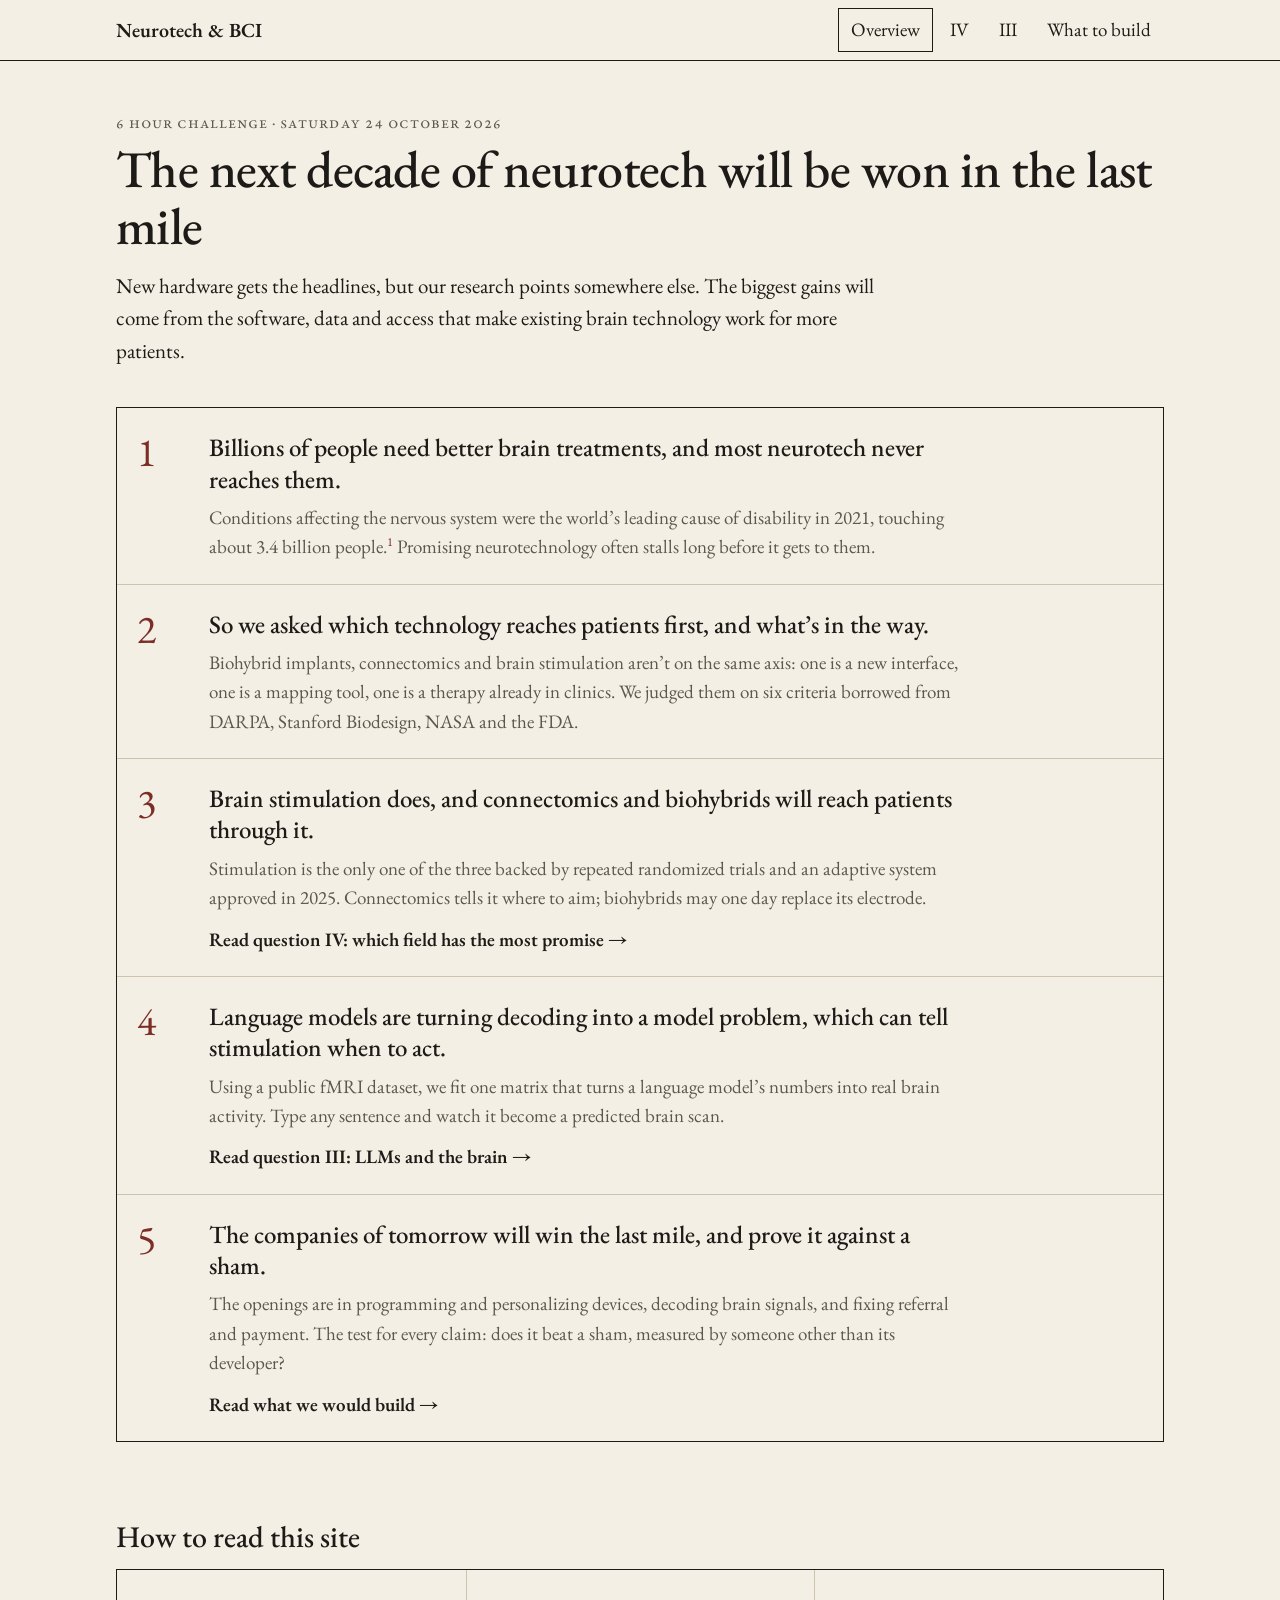
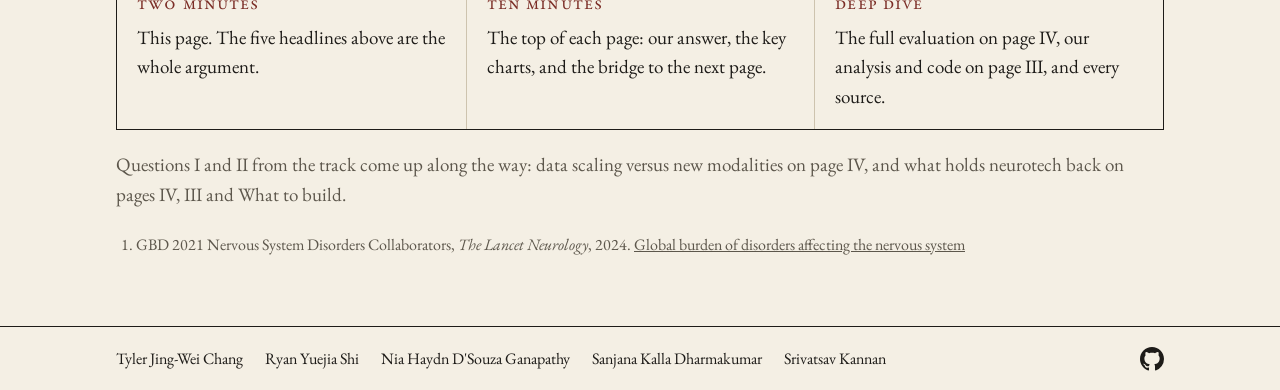
==== index.html @ fdd608bf "Simplify page III wording and fit W on all sentences" ====
<!doctype html>
<html lang="en">
<head>
<meta charset="utf-8">
<meta name="viewport" content="width=device-width, initial-scale=1">
<title>Neurotech &amp; BCI</title>
<meta name="description" content="6 Hour Challenge, Neurotech and BCI track. Questions III and IV.">
<link rel="preconnect" href="https://fonts.googleapis.com">
<link rel="preconnect" href="https://fonts.gstatic.com" crossorigin>
<link href="https://fonts.googleapis.com/css2?family=EB+Garamond:ital,wght@0,400;0,500;0,600;1,400&display=swap" rel="stylesheet">
<style>
:root {
  --paper: #f4efe4;
  --paper-2: #ebe4d4;
  --ink: #1d1b18;
  --ink-2: #5d574c;
  --rule: #cdc3ae;
  --accent: #7b2d26;
  --hot: #e8590c;
  --cold: #1c7ed6;
}
* { box-sizing: border-box; }
html, body { margin: 0; }
body {
  background: var(--paper);
  color: var(--ink);
  font: 19px/1.55 "EB Garamond", Garamond, Georgia, serif;
  font-variant-numeric: lining-nums;
  -webkit-font-smoothing: antialiased;
  min-height: 100vh;
  display: flex;
  flex-direction: column;
}
a { color: inherit; }
.wrap { max-width: 1080px; margin: 0 auto; padding: 0 16px; width: 100%; }
.sc { font-variant: small-caps; letter-spacing: .06em; text-transform: lowercase; }

.top { border-bottom: 1px solid var(--ink); }
.top .wrap { display: flex; align-items: center; justify-content: space-between; height: 60px; gap: 16px; }
.brand { font-size: 20px; font-weight: 600; text-decoration: none; white-space: nowrap; }
nav { display: flex; gap: 4px; }
nav a { text-decoration: none; padding: 6px 12px; border: 1px solid transparent; white-space: nowrap; }
nav a.on { border-color: var(--ink); }
nav a:hover { border-color: var(--rule); }
nav a.on:hover { border-color: var(--ink); }

main { display: none; padding: 48px 0 64px; flex: 1; }
main.on { display: block; }
h1 { font-weight: 500; font-size: clamp(34px, 5.5vw, 52px); line-height: 1.08; letter-spacing: -0.01em; margin: 6px 0 16px; }
h2 { font-weight: 500; font-size: 30px; margin: 0 0 8px; }
h3 { font-weight: 500; font-size: 23px; margin: 0 0 6px; }
.kicker { color: var(--ink-2); font-size: 17px; }
.lede { font-size: 21px; max-width: 780px; margin: 0 0 12px; }
section { margin-top: 72px; }
.prose { max-width: 780px; }
.prose p { margin: 0 0 16px; }

/* overview */
.qs { display: grid; grid-template-columns: 1fr 1fr; margin-top: 40px; border: 1px solid var(--ink); }
.q { padding: 28px 28px 24px; border-top: 5px solid var(--accent); display: flex; flex-direction: column; text-decoration: none; }
.q + .q { border-left: 1px solid var(--ink); }
.q .num { font-size: 40px; line-height: 1; color: var(--accent); }
.q h3 { font-size: 25px; line-height: 1.25; margin: 14px 0 18px; }
.q .shows { border-top: 1px solid var(--rule); padding-top: 14px; margin: auto 0 0; color: var(--ink-2); }
.q .open { margin-top: 18px; font-weight: 600; }
.q:hover h3 { text-decoration: underline; text-decoration-thickness: 1px; text-underline-offset: 4px; }
.note { margin-top: 20px; color: var(--ink-2); }

/* demo */
.demo { border: 1px solid var(--ink); margin-top: 28px; background: #f8f4ec; }
.bar { display: flex; border-bottom: 1px solid var(--ink); }
.bar input {
  flex: 1; min-width: 0; font: inherit; font-size: 21px; padding: 14px 16px;
  border: 0; background: transparent; color: var(--ink); border-radius: 0;
}
.bar input:focus { outline: 2px solid var(--accent); outline-offset: -2px; }
button { font: inherit; cursor: pointer; color: var(--ink); background: transparent; border: 1px solid var(--ink); border-radius: 0; }
.run { border: 0; border-left: 1px solid var(--ink); background: var(--ink); color: var(--paper); padding: 0 26px; font-weight: 600; }
.run:disabled { opacity: .5; cursor: wait; }
.chips { display: flex; flex-wrap: wrap; gap: 6px; padding: 12px 16px; border-bottom: 1px solid var(--ink); align-items: center; }
.chips .sc { color: var(--ink-2); font-size: 16px; margin-right: 4px; }
.chip { font-size: 16px; padding: 3px 10px; border-color: var(--rule); background: var(--paper); }
.chip:hover, .chip.on { border-color: var(--ink); }
.status { color: var(--ink-2); font-size: 16px; margin-left: auto; }

.stage { padding: 4px 0 0; }
.step { padding: 16px; border-bottom: 1px solid var(--rule); opacity: .45; transition: opacity .5s; }
.step.on { opacity: 1; }
.step:last-child { border-bottom: 0; }
.lbl { display: flex; justify-content: space-between; align-items: baseline; gap: 12px; font-size: 17px; margin-bottom: 10px; }
.lbl .n { color: var(--accent); margin-right: 6px; }
.lbl .side { color: var(--ink-2); font-size: 16px; }
.wordrow { display: flex; flex-wrap: wrap; gap: 6px; min-height: 42px; }
.wordrow span { border: 1px dashed var(--rule); padding: 4px 10px; font-size: 20px; min-width: 56px; text-align: center; transition: border-color .3s, background .3s; }
.wordrow span.in { border: 1px solid var(--ink); background: var(--paper); }
.wordrow span.now { background: var(--ink); color: var(--paper); }
.two { display: grid; grid-template-columns: 1fr 1fr; gap: 0; }
.two > div + div { border-left: 1px solid var(--rule); padding-left: 16px; }
.two > div:first-child { padding-right: 16px; }
svg, canvas, img { display: block; max-width: 100%; }
#lm { width: 100%; height: auto; }
.brainbox { position: relative; width: 100%; max-width: 440px; margin: 0 auto; }
.brainbox img { width: 100%; height: auto; }
.brainbox canvas { position: absolute; inset: 0; width: 100%; height: 100%; }
.glow { position: absolute; width: 22%; aspect-ratio: 1; transform: translate(-50%, -50%); border-radius: 50%; opacity: 0; transition: opacity .25s;
  background: radial-gradient(circle, rgba(255,200,60,.95) 0%, rgba(232,89,12,.7) 35%, rgba(232,89,12,0) 70%); mix-blend-mode: multiply; pointer-events: none; }
.glow.lit { opacity: 1; }

.eq { display: grid; grid-template-columns: 0.8fr auto 1fr auto 1.9fr; column-gap: 14px; align-items: center; }
.eq > .lbl { align-self: end; margin-bottom: 8px; }
.eq .op { font-size: 34px; color: var(--ink-2); text-align: center; }
.eq .sub { font-size: 16px; color: var(--ink-2); margin-top: 6px; text-align: center; }
#emb, #wimg { width: 100%; height: auto; border: 1px solid var(--ink); image-rendering: pixelated; background: var(--paper); }
.scans { display: grid; grid-template-columns: 1fr; gap: 8px; }
.scans.both { grid-template-columns: 1fr 1fr; }
.scans figure { margin: 0; }
.scans figcaption { font-size: 16px; color: var(--ink-2); text-align: center; margin-top: 2px; }
.scans .measured { display: none; }
.scans.both .measured { display: block; }
.legend { display: flex; align-items: center; justify-content: center; gap: 8px; font-size: 15px; color: var(--ink-2); margin-top: 8px; }
.legend i { display: inline-block; width: 120px; height: 8px; background: linear-gradient(90deg, #b4f0fa, #5ac8e6, #1e64d2, #0a286e, #f4efe4, #780a0a, #dc3c14, #ffaa28, #ffeb78); }
.verdict { padding: 14px 16px; margin: 0; border-top: 1px solid var(--ink); min-height: 56px; }

/* grid used on What to build */
.grid4 { display: grid; grid-template-columns: 1fr 1fr; border: 1px solid var(--ink); }
.grid4 > div { padding: 20px 22px; }
.grid4 > div:nth-child(2n) { border-left: 1px solid var(--rule); }
.grid4 > div:nth-child(n+3) { border-top: 1px solid var(--rule); }
.grid4 .sc { color: var(--accent); font-size: 17px; }
.grid4 .big { font-size: 40px; line-height: 1.1; margin: 6px 0 2px; }
.grid4 p { margin: 10px 0 0; }
.grid4 svg { margin-top: 12px; max-height: 210px; }


/* diagrams */
.diagram { border: 1px solid var(--ink); margin-top: 20px; display: grid; grid-template-columns: 1fr 1.5fr; }
.diagram > div { padding: 22px; }
.diagram > div + div { border-left: 1px solid var(--rule); display: flex; align-items: center; }
.diagram p { margin: 0 0 12px; }
.diagram svg { width: 100%; height: auto; }
.flow { stroke-dasharray: 5 6; animation: flow 1.2s linear infinite; }
@keyframes flow { to { stroke-dashoffset: -22; } }
@media (prefers-reduced-motion: reduce) { .flow { animation: none; } }

.refs { padding-left: 20px; margin: 0; color: var(--ink-2); }
.refs li { margin-bottom: 4px; }
.pending { border: 1px solid var(--ink); padding: 40px 24px; margin-top: 32px; color: var(--ink-2); }

footer { border-top: 1px solid var(--ink); height: 64px; flex: none; }
footer .wrap { display: flex; align-items: center; justify-content: space-between; height: 100%; gap: 24px; }
footer ul { list-style: none; margin: 0; padding: 0; display: flex; flex-wrap: wrap; column-gap: 22px; font-size: 16px; line-height: 1.25; }
footer li { white-space: nowrap; }
footer .gh { display: flex; flex: none; }
footer .gh svg { width: 24px; height: 24px; fill: var(--ink); }

@media (max-width: 860px) {
  .eq { grid-template-columns: 1fr; }
  .eq > .lbl, .eq > div:empty { display: none; }
  .eq .op { font-size: 26px; }
  .diagram { grid-template-columns: 1fr; }
  .diagram > div + div { border-left: 0; border-top: 1px solid var(--rule); }
}
@media (max-width: 720px) {
  body { font-size: 18px; }
  .qs { grid-template-columns: 1fr; }
  .q + .q { border-left: 0; }
  .two { grid-template-columns: 1fr; }
  .two > div + div { border-left: 0; padding-left: 0; border-top: 1px solid var(--rule); padding-top: 14px; margin-top: 14px; }
  .two > div:first-child { padding-right: 0; }
  .status { margin-left: 0; width: 100%; }
  nav a { padding: 6px 8px; }
  footer ul { column-gap: 14px; font-size: 14px; }
}
/* story structure */
.beats { list-style: none; margin: 40px 0 0; padding: 0; border: 1px solid var(--ink); }
.beats li { display: grid; grid-template-columns: 64px 1fr; gap: 8px; padding: 24px 28px 22px 20px; }
.beats li + li { border-top: 1px solid var(--rule); }
.beats .num { font-size: 40px; line-height: 1; color: var(--accent); }
.beats h3 { font-weight: 500; font-size: 25px; line-height: 1.25; margin: 0 0 8px; max-width: 760px; }
.beats p { margin: 0; color: var(--ink-2); max-width: 760px; }
.beats .go { display: inline-block; margin-top: 12px; font-weight: 600; text-decoration: none; }
.beats .go:hover { text-decoration: underline; text-underline-offset: 4px; }
.beats sup, .build-grid sup, .prose sup { font-size: .65em; color: var(--accent); }
.speeds { display: grid; grid-template-columns: repeat(3, 1fr); border: 1px solid var(--ink); }
.speeds > div { padding: 18px 20px; }
.speeds > div + div { border-left: 1px solid var(--rule); }
.speeds .sc { color: var(--accent); }
.speeds p { margin: 6px 0 0; }
.bridge { color: var(--ink-2); border-left: 3px solid var(--accent); padding: 2px 0 2px 14px; max-width: 760px; margin: 10px 0 18px; font-size: 18px; }
.bridge.next { margin-top: 56px; font-size: 20px; color: var(--ink); }
.bridge a { font-weight: 600; text-decoration: none; }
.bridge a:hover { text-decoration: underline; text-underline-offset: 4px; }
.build-grid h3 { font-weight: 500; font-size: 23px; line-height: 1.25; margin: 6px 0 0; }
@media (max-width: 720px) {
  .beats li { grid-template-columns: 40px 1fr; padding: 18px 16px; }
  .beats .num { font-size: 30px; }
  .beats h3 { font-size: 22px; }
  .speeds { grid-template-columns: 1fr; }
  .speeds > div + div { border-left: 0; border-top: 1px solid var(--rule); }
  .top .wrap { height: auto; flex-wrap: wrap; padding-top: 10px; padding-bottom: 10px; gap: 6px 16px; }
  nav { flex-wrap: wrap; }
}
</style>
<link rel="stylesheet" href="iv.css">
</head>
<body>

<div class="top">
  <div class="wrap">
    <a class="brand" href="#">Neurotech &amp; BCI</a>
    <nav>
      <a href="#" data-to="home">Overview</a>
      <a href="#iv" data-to="iv">IV</a>
      <a href="#iii" data-to="iii">III</a>
      <a href="#build" data-to="build">What to build</a>
    </nav>
  </div>
</div>

<main data-page="home">
  <div class="wrap">
    <div class="kicker sc">6 Hour Challenge · Saturday 24 October 2026</div>
    <h1>The next decade of neurotech will be won in the last mile</h1>
    <p class="lede">New hardware gets the headlines, but our research points somewhere else. The biggest gains will come from the software, data and access that make existing brain technology work for more patients.</p>

    <ol class="beats">
      <li>
        <span class="num">1</span>
        <div>
          <h3>Billions of people need better brain treatments, and most neurotech never reaches them.</h3>
          <p>Conditions affecting the nervous system were the world&rsquo;s leading cause of disability in 2021, touching about 3.4 billion people.<sup>1</sup> Promising neurotechnology often stalls long before it gets to them.</p>
        </div>
      </li>
      <li>
        <span class="num">2</span>
        <div>
          <h3>So we asked which technology reaches patients first, and what&rsquo;s in the way.</h3>
          <p>Biohybrid implants, connectomics and brain stimulation aren&rsquo;t on the same axis: one is a new interface, one is a mapping tool, one is a therapy already in clinics. We judged them on six criteria borrowed from DARPA, Stanford Biodesign, NASA and the FDA.</p>
        </div>
      </li>
      <li>
        <span class="num">3</span>
        <div>
          <h3>Brain stimulation does, and connectomics and biohybrids will reach patients through it.</h3>
          <p>Stimulation is the only one of the three backed by repeated randomized trials and an adaptive system approved in 2025. Connectomics tells it where to aim; biohybrids may one day replace its electrode.</p>
          <a class="go" href="#iv">Read question IV: which field has the most promise &rarr;</a>
        </div>
      </li>
      <li>
        <span class="num">4</span>
        <div>
          <h3>Language models are turning decoding into a model problem, which can tell stimulation when to act.</h3>
          <p>Using a public fMRI dataset, we fit one matrix that turns a language model&rsquo;s numbers into real brain activity. Type any sentence and watch it become a predicted brain scan.</p>
          <a class="go" href="#iii">Read question III: LLMs and the brain &rarr;</a>
        </div>
      </li>
      <li>
        <span class="num">5</span>
        <div>
          <h3>The companies of tomorrow will win the last mile, and prove it against a sham.</h3>
          <p>The openings are in programming and personalizing devices, decoding brain signals, and fixing referral and payment. The test for every claim: does it beat a sham, measured by someone other than its developer?</p>
          <a class="go" href="#build">Read what we would build &rarr;</a>
        </div>
      </li>
    </ol>

    <section>
      <h2>How to read this site</h2>
      <div class="speeds">
        <div><span class="sc">Two minutes</span><p>This page. The five headlines above are the whole argument.</p></div>
        <div><span class="sc">Ten minutes</span><p>The top of each page: our answer, the key charts, and the bridge to the next page.</p></div>
        <div><span class="sc">Deep dive</span><p>The full evaluation on page IV, our analysis and code on page III, and every source.</p></div>
      </div>
      <p class="note">Questions I and II from the track come up along the way: data scaling versus new modalities on page IV, and what holds neurotech back on pages IV, III and What to build.</p>
      <ol class="refs" style="margin-top:24px;font-size:16px"><li>GBD 2021 Nervous System Disorders Collaborators, <i>The Lancet Neurology</i>, 2024. <a href="https://www.thelancet.com/journals/laneur/article/PIIS1474-4422(24)00038-3/fulltext">Global burden of disorders affecting the nervous system</a></li></ol>
    </section>
  </div>
</main>

<main data-page="iii">
  <div class="wrap">
    <div class="kicker sc">Question III</div>
    <h1>From a sentence to a brain scan</h1>
    <p class="lede">Language models and the brain represent sentences in almost the same way. Give a model a sentence and it turns it into 384 numbers. Multiply those numbers by one matrix, W, and you get the brain activity that sentence causes. That single link is why language models can help decode brains and help us study them.</p>
    <p class="lede">We fit W on real fMRI scans from Pereira et al. (2018), where people read sentences in a scanner. Pick one of the sentences they read to compare W's scan with their real one, or type your own.</p>

    <div class="demo">
      <div class="bar">
        <input id="text" type="text" placeholder="Type a sentence…" maxlength="140" aria-label="Sentence" autocomplete="off">
        <button class="run" id="run">Run</button>
      </div>
      <div class="chips" id="chips"><span class="sc">read in the scanner</span><span class="status" id="status"></span></div>

      <div class="stage">
        <div class="step" id="s1">
          <div class="lbl"><span><span class="n">1</span>The sentence</span></div>
          <div class="wordrow" id="words"><span>&nbsp;</span><span>&nbsp;</span><span>&nbsp;</span><span>&nbsp;</span><span>&nbsp;</span><span>&nbsp;</span></div>
        </div>
        <div class="step" id="s2">
          <div class="two">
            <div>
              <div class="lbl"><span><span class="n">2</span>Through the language model</span><span class="side">MiniLM, 6 layers</span></div>
              <svg id="lm" viewBox="0 0 420 262" role="img" aria-label="Each word passing up through the model's six layers"></svg>
            </div>
            <div>
              <div class="lbl"><span><span class="n">2</span>Through a brain</span><span class="side">reading, then language areas</span></div>
              <div class="brainbox" id="reading">
                <img src="brain_left.png" alt="Left side of a human brain">
              </div>
            </div>
          </div>
        </div>
        <div class="step" id="s3">
          <div class="eq">
            <div class="lbl"><span><span class="n">3</span>The model's 384 numbers</span></div>
            <div></div>
            <div class="lbl"><span><i>W</i></span></div>
            <div></div>
            <div class="lbl"><span><span class="n">4</span>The brain scan</span><span class="side">left hemisphere</span></div>
            <div><canvas id="emb" width="24" height="16"></canvas><div class="sub">the sentence, as the model sees it</div></div>
            <div class="op">×</div>
            <div><canvas id="wimg"></canvas><div class="sub" id="wsize">384 × 1,357</div><div class="sub">how much each number moves each spot in the brain</div></div>
            <div class="op">=</div>
            <div>
              <div class="scans" id="scans">
                <figure>
                  <div class="brainbox"><img src="brain_left.png" alt=""><canvas id="scan-pred" width="466" height="378"></canvas></div>
                  <figcaption>from <i>W</i></figcaption>
                </figure>
                <figure class="measured">
                  <div class="brainbox"><img src="brain_left.png" alt=""><canvas id="scan-meas" width="466" height="378"></canvas></div>
                  <figcaption>their real scan</figcaption>
                </figure>
              </div>
              <div class="legend">less active <i></i> more active</div>
            </div>
          </div>
        </div>
      </div>
      <p class="verdict" id="verdict">Pick a sentence above or type one, and each step will fill in.</p>
    </div>

    <section>
      <h2>What it does for decoding and neuroscience</h2>
      <p class="lede">Because one matrix links the two, a language model can stand in for the brain's language system. That helps in three ways.</p>

      <div class="diagram">
        <div>
          <h3>Better decoding: run it backwards</h3>
          <p>The demo goes from words to a brain scan. The same link works in reverse: a scan becomes a point in the model's space, and the model turns that point into words. This is how the best speech BCIs already work. A language model sits on top of the brain signal and turns noisy recordings into sentences, which is why decoding has improved so quickly and why it keeps improving as models and datasets get bigger.</p>
        </div>
        <div><svg id="d1" viewBox="0 0 560 250" role="img" aria-label="Words to embedding to brain scan, and back again"></svg></div>
      </div>

      <div class="diagram">
        <div>
          <h3>Faster neuroscience: experiment on the model first</h3>
          <p>A model brain is cheap, so you can try every idea on it and only bring people into a scanner for the few that matter. Tuckute et al. (2024) did exactly this: GPT chose sentences it predicted would switch the language network on or off, and new people in the scanner responded the way it said they would. Human brain studies are slow, expensive and often invasive, which is a big part of why neurotech takes so long to reach patients (question II). Screening on a model first cuts that down.</p>
        </div>
        <div><svg id="d2" viewBox="0 0 560 250" role="img" aria-label="Thousands of sentences screened by a model brain, a few tested in people"></svg></div>
      </div>

      <div class="diagram">
        <div>
          <h3>Communication: brain to brain</h3>
          <p>Zada et al. (2024) recorded both people in real conversations and found the same embedding appearing in the speaker's brain just before a word and in the listener's brain just after it. So the model's space works as common ground between two people. For someone who can think a sentence but can't say it, their brain activity can be read into that space, a language model can say it out loud, and the other person hears it the normal way and answers.</p>
        </div>
        <div><svg id="d3" viewBox="0 0 560 270" role="img" aria-label="A loop from one person's brain through the model to speech, to the other person's brain and back"></svg></div>
      </div>
    </section>

    <section class="prose">
      <h2>The risks</h2>
      <p>Stanford's inner speech decoder sometimes picked up words people were only thinking, such as numbers they were silently counting, and their fix was a mental password the decoder waits for before it switches on. Brain-LLM alignment also follows the model's training data, so a decoder built on an English model works best for English speakers. And these models line up with the brain's language network rather than with thought as a whole.</p>
    </section>

    <section class="prose">
      <h2>How we did it</h2>
      <p>The scans are from the 384-sentence experiment in Pereira et al. (2018), using the language-network voxels packaged by MIT's Brain-Score, for participant 426. The model is MiniLM, which is small enough to run in your browser, so a typed sentence goes through exactly the same model W was fit on. W is a ridge regression from MiniLM's 384 numbers to each of the person's 1,357 voxels. The brain is the MNI152 template, and the order the areas light up in step 2 follows published findings. The code is on <a href="https://github.com/srivatsav-kannan/neurotech-six-hour/tree/main/analysis">GitHub</a>.</p>
    </section>

    <p class="bridge next">Next: if decoding is becoming a model and data problem, what should a company actually build? <a href="#build">Read what we would build &rarr;</a></p>

    <section>
      <h2>Sources</h2>
      <ol class="refs">
        <li>Pereira et al. 2018, <i>Nature Communications</i>. Toward a universal decoder of linguistic meaning from brain activation</li>
        <li>Schrimpf et al. 2021, <i>PNAS</i>. The neural architecture of language</li>
        <li>Goldstein et al. 2025, <i>Nature Human Behaviour</i>. <a href="https://research.google/blog/deciphering-language-processing-in-the-human-brain-through-llm-representations/">Summary</a></li>
        <li>Tuckute et al. 2024, <i>Nature Human Behaviour</i>. <a href="https://dspace.mit.edu/handle/1721.1/153265">Driving and suppressing the human language network</a></li>
        <li>Zada et al. 2024, <i>Neuron</i>. <a href="https://www.ncbi.nlm.nih.gov/pmc/articles/PMC10327051/">A shared linguistic space between brains</a></li>
        <li>Kunz, Willett et al. 2025, <i>Cell</i>. Inner speech decoding</li>
        <li>Meta 2026. <a href="https://ai.meta.com/blog/brain2qwerty-brain-ai-human-communication/">Brain2Qwerty v2</a></li>
        <li>Guo, Wu &amp; Yiu 2026. <a href="https://arxiv.org/abs/2605.23032">Brain-LLM alignment tracks training data</a></li>
      </ol>
    </section>
  </div>
</main>

<main data-page="iv">
  <div class="wrap">
    <div class="kicker sc">Question IV</div>
    <!-- Page IV is built by iv.js from iv-content.json. Edit the JSON to change text, ratings or sources. -->
    <div id="iv-root"><div class="pending">Loading page IV…</div></div>
    <p class="bridge next">Next: stimulation needs to know when to act. <a href="#iii">See how language models are making brain decoding a model problem &rarr;</a></p>
  </div>
</main>

<main data-page="build">
  <div class="wrap">
    <div class="kicker sc">What this means for the companies of tomorrow</div>
    <h1>The companies of tomorrow will win the last mile</h1>
    <p class="lede">Brain stimulation already works for many patients. Most of the value still left on the table sits between a working device and the people who never get it, or never get it tuned well. That gap is a software, data and access problem, and it is where we think new companies can win.</p>

    <section>
      <h2>Four openings</h2>
      <div class="grid4 build-grid">
        <div>
          <span class="sc">Program the device</span>
          <h3>Software that tunes adaptive stimulation</h3>
          <p>Adaptive deep brain stimulation, which adjusts itself using brain signals, was approved by the FDA for Parkinson&rsquo;s in February 2025.<sup>1</sup> But programming it is still incompletely defined, and several settings strongly affect performance and take a long time to tune.<sup>1,2</sup> In one clinic, only 9 of 20 patients offered it were eligible.<sup>2</sup> UCSF is testing an automated pipeline so clinics without specialist expertise can use it.<sup>1</sup> That pipeline is a product.</p>
        </div>
        <div>
          <span class="sc">Read the brain</span>
          <h3>Decoding models as the sensing layer</h3>
          <p>Closed-loop devices stimulate only when they detect a symptom&rsquo;s brain signature, like a pacemaker that listens before it acts.<sup>3</sup> At UCSF, a device triggered by one patient&rsquo;s personal depression signal produced a rapid, sustained improvement, though in a single patient.<sup>4</sup> Page III shows why language models make this kind of decoding a model and data problem rather than a hardware one.</p>
        </div>
        <div>
          <span class="sc">Reach the patient</span>
          <h3>Fixing referral and access</h3>
          <p>Only about 10% of the up to 15% of advanced Parkinson&rsquo;s patients eligible for DBS are referred to specialized centers.<sup>5</sup> Many clinicians don&rsquo;t realize it is one of the safest neurosurgical procedures and refer too late.<sup>3</sup> Women and racial and ethnic minorities are less likely to receive it, even at the same disease severity.<sup>6</sup> Tools that find eligible patients and route them to care address a gap the hardware cannot.</p>
        </div>
        <div>
          <span class="sc">Get paid</span>
          <h3>Making payment move as fast as approval</h3>
          <p>Novel devices waited a median of 5.7 years after FDA authorization for Medicare coverage, and only 44% reached any coverage in the study period.<sup>7</sup> Small companies fared worse: a five-year coverage probability of 19.4%, against 67.9% for large ones.<sup>8</sup> CMS has proposed a RAPID pathway that could bring coverage within 60 to 90 days for some breakthrough devices, but it is not final.<sup>9</sup></p>
        </div>
      </div>
    </section>

    <section class="prose">
      <h2>Three tests every founder has to pass</h2>
      <p><b style="font-weight:600">Beat a sham.</b> Deep brain stimulation for depression looked strong in small open-label studies, with about 40 to 50% of patients responding.<sup>10</sup> In the sham-controlled BROADEN trial, 20% responded with active stimulation against 17% with sham, and RECLAIM was stopped for futility.<sup>11,12</sup> Before believing any next-generation claim, ask whether it has been tested against a sham or an active comparator by someone other than its developers.</p>
      <p><b style="font-weight:600">Protect the mind.</b> Colorado and California passed the first US state laws treating neural data as sensitive in 2024, and US senators have proposed the MIND Act to study national standards.<sup>13,14</sup> As page III notes, Stanford&rsquo;s inner speech decoder sometimes picked up words people were only thinking, and its fix was a mental password. Privacy has to be designed in, not added later.</p>
      <p><b style="font-weight:600">Reach everyone.</b> A therapy that only well-referred, well-insured patients get is a smaller market and a worse outcome. The disparities in who receives DBS today are a design problem for tomorrow&rsquo;s companies.<sup>6</sup></p>
    </section>

    <section class="prose">
      <h2>The longer bets we would watch</h2>
      <p><b style="font-weight:600">Biohybrid implants</b> are the modality bet from question I. Science Corp, founded by Neuralink&rsquo;s former president, raised a $230 million Series C, but its first human device will be a sensor without living cells, and its own surgical lead calls trials starting in 2027 optimistic.<sup>15,16</sup> We would watch for a two-way interface in a large animal.</p>
      <p><b style="font-weight:600">Connectomics</b> is infrastructure. Wellcome&rsquo;s expert group set a whole mouse brain connectome as a 10 to 15 year goal, blocked mainly by the cost of human proofreading.<sup>17</sup> We think the first company to make mapping cheap could sell tools to everyone else, the way cheap sequencing did for genomics.</p>
    </section>

    <section class="prose">
      <h2>Where this leaves us</h2>
      <p>Billions of people need better brain treatments. The technology to help many of them already exists, and the next decade&rsquo;s best companies will be the ones that get it tuned, timed, paid for and delivered, while proving every claim against a sham.</p>
      <p><a href="#">Back to the overview</a> · <a href="#iv">Question IV</a> · <a href="#iii">Question III</a></p>
    </section>

    <section>
      <h2>Sources</h2>
      <ol class="refs">
        <li>UCSF. <a href="https://clinicaltrials.ucsf.edu/deep-brain-stimulation">Deep Brain Stimulation Clinical Trials</a>, 2026</li>
        <li>Cascino et al. 2026, <i>npj Parkinson&rsquo;s Disease</i>. <a href="https://www.nature.com/articles/s41531-026-01269-z">ADAPT-START findings and programming principles</a></li>
        <li>Stanford Medicine Magazine 2026. <a href="https://stanmed.stanford.edu/adbs-parkinsons-brain-pacemaker/">Developing adaptive deep brain stimulation to treat Parkinson&rsquo;s</a></li>
        <li>Scangos et al. 2021, <i>Nature Medicine</i>. <a href="https://www.nature.com/articles/s41591-021-01480-w">Closed-loop neuromodulation in an individual with treatment-resistant depression</a></li>
        <li>Lange et al. 2017, <i>Acta Neurochirurgica</i>. <a href="https://link.springer.com/article/10.1007/s00701-017-3122-3">Underutilization of deep brain stimulation for Parkinson&rsquo;s disease?</a></li>
        <li><a href="https://pmc.ncbi.nlm.nih.gov/articles/PMC11152032/">Disparities in Access to Deep Brain Stimulation for Parkinson&rsquo;s Disease</a>, literature review, PubMed Central</li>
        <li>Sexton et al. 2023, <i>JAMA Health Forum</i>. <a href="https://pmc.ncbi.nlm.nih.gov/articles/PMC10403784/">Time from FDA authorization to Medicare coverage for novel technologies</a></li>
        <li>RAPS 2023. <a href="https://www.raps.org/resource/study-novel-devices-face-lengthy-path-from-authori.html">Novel devices face lengthy path from authorization to Medicare coverage</a></li>
        <li>American College of Gastroenterology 2026. <a href="https://gi.org/journals-publications/acg-blog/rapid-coverage-pathway-analysis/">RAPID coverage pathway analysis</a></li>
        <li>Cleveland Clinic Consult QD 2015. <a href="https://consultqd.clevelandclinic.org/deep-brain-stimulation-for-neuropsych-disorders-dont-count-it-out-yet/">Deep brain stimulation for neuropsych disorders</a></li>
        <li>Medscape 2026. <a href="https://www.medscape.com/viewarticle/can-deep-brain-stimulation-finally-deliver-depression-2026a1000ssk">Can deep brain stimulation finally deliver for depression?</a></li>
        <li><i>Frontiers in Neuroscience</i> 2018. <a href="https://pmc.ncbi.nlm.nih.gov/articles/PMC5871707/">Closing the loop on deep brain stimulation for treatment-resistant depression</a></li>
        <li>Arnold &amp; Porter 2025. <a href="https://www.arnoldporter.com/en/perspectives/advisories/2025/07/neural-data-privacy-regulation">Neural data privacy regulation</a></li>
        <li>Davis Wright Tremaine 2025. <a href="https://www.dwt.com/blogs/privacy--security-law-blog/2025/10/senate-mind-act-neural-data-ftc-regulation">The proposed MIND Act</a></li>
        <li>TechCrunch 2026. <a href="https://techcrunch.com/2026/04/14/max-hodaks-science-corp-is-preparing-to-place-its-first-sensor-in-a-human-brain/">Science Corp. is preparing to place its first sensor in a human brain</a></li>
        <li>The Next Web 2026. <a href="https://thenextweb.com/news/science-corp-biohybrid-brain-sensor-first-human-hodak-yale">Science Corp is betting biology will beat electrodes</a></li>
        <li>Wellcome 2023. <a href="https://wellcome.org/insights/reports/scaling-connectomics">Scaling up connectomics: the road to a whole mouse brain connectome</a></li>
      </ol>
    </section>
  </div>
</main>

<footer>
  <div class="wrap">
    <ul>
      <li>Tyler Jing-Wei Chang</li>
      <li>Ryan Yuejia Shi</li>
      <li>Nia Haydn D'Souza Ganapathy</li>
      <li>Sanjana Kalla Dharmakumar</li>
      <li>Srivatsav Kannan</li>
    </ul>
    <a class="gh" href="https://github.com/srivatsav-kannan/neurotech-six-hour" aria-label="GitHub repository">
      <svg viewBox="0 0 16 16" aria-hidden="true"><path d="M8 0C3.58 0 0 3.58 0 8c0 3.54 2.29 6.53 5.47 7.59.4.07.55-.17.55-.38 0-.19-.01-.82-.01-1.49-2.01.37-2.53-.49-2.69-.94-.09-.23-.48-.94-.82-1.13-.28-.15-.68-.52-.01-.53.63-.01 1.08.58 1.23.82.72 1.21 1.87.87 2.33.66.07-.52.28-.87.51-1.07-1.78-.2-3.64-.89-3.64-3.95 0-.87.31-1.59.82-2.15-.08-.2-.36-1.02.08-2.12 0 0 .67-.21 2.2.82.64-.18 1.32-.27 2-.27.68 0 1.36.09 2 .27 1.53-1.04 2.2-.82 2.2-.82.44 1.1.16 1.92.08 2.12.51.56.82 1.27.82 2.15 0 3.07-1.87 3.75-3.65 3.95.29.25.54.73.54 1.48 0 1.07-.01 1.93-.01 2.2 0 .21.15.46.55.38A8.013 8.013 0 0016 8c0-4.42-3.58-8-8-8z"/></svg>
    </a>
  </div>
</footer>

<script>
(() => {
  const route = () => {
    const page = { '#iii': 'iii', '#iv': 'iv', '#build': 'build' }[location.hash] || 'home';
    document.querySelectorAll('main').forEach(m => m.classList.toggle('on', m.dataset.page === page));
    document.querySelectorAll('nav a').forEach(a => a.classList.toggle('on', a.dataset.to === page));
    window.scrollTo(0, 0);
  };
  window.addEventListener('hashchange', route);
  route();
})();
</script>
<script type="module">
const $ = id => document.getElementById(id);
const NS = 'http://www.w3.org/2000/svg';
const el = (tag, attrs, parent) => {
  const n = document.createElementNS(NS, tag);
  for (const k in attrs) n.setAttribute(k, attrs[k]);
  if (parent) parent.appendChild(n);
  return n;
};
const txt = (parent, x, y, s, attrs = {}) => {
  const n = el('text', { x, y, 'font-family': 'EB Garamond, serif', 'font-size': 15, fill: '#5d574c', ...attrs }, parent);
  n.textContent = s;
  return n;
};
const sleep = ms => new Promise(r => setTimeout(r, ms));

// fMRI-style colours: blue/cyan below average, red/orange/yellow above
const HOT = [[120, 10, 10], [220, 60, 20], [255, 170, 40], [255, 235, 120]];
const COLD = [[10, 40, 110], [30, 100, 210], [90, 200, 230], [180, 240, 250]];
function ramp(stops, t) {
  const x = (Math.max(0, Math.min(1, t)) || 0) * (stops.length - 1), i = Math.min(stops.length - 2, Math.floor(x)), f = x - i;
  return stops[i].map((v, k) => Math.round(v + (stops[i + 1][k] - v) * f));
}
const colour = v => (v >= 0 ? ramp(HOT, v) : ramp(COLD, -v));

const [M, B] = await Promise.all([fetch('model.json').then(r => r.json()), fetch('brain.json').then(r => r.json())]);
const Wq = new Int8Array(await fetch('W.bin').then(r => r.arrayBuffer()));
const NV = M.n_vox, ND = M.dims;
const SD = M.sd.map(v => v || 1);
$('wsize').textContent = `${ND} × ${NV.toLocaleString()} numbers`;

// brain image coordinates for an MNI point (left hemisphere, front on the left)
const toImg = (y, z) => [(B.ny - 1 - (y - B.y0) / B.step) * B.scale + B.scale / 2, (B.nz - 1 - (z - B.z0) / B.step) * B.scale + B.scale / 2];
const LEFT = [...Array(NV).keys()].filter(i => M.x[i] < 0);

function predict(emb) {
  const xs = emb.map((v, d) => (v - M.mu[d]) / SD[d]);
  const out = Float32Array.from(M.intercept);
  for (let d = 0; d < ND; d++) {
    const x = xs[d], row = d * NV;
    if (!x) continue;
    for (let v = 0; v < NV; v++) out[v] += x * Wq[row + v] * M.w_scale[v];
  }
  return out;
}

function paintScan(canvas, values) {
  const ctx = canvas.getContext('2d');
  ctx.clearRect(0, 0, canvas.width, canvas.height);
  const mags = LEFT.map(i => Math.abs(values[i])).sort((a, b) => a - b);
  const top = mags[Math.floor(mags.length * 0.97)] || 1;
  const order = LEFT.slice().sort((a, b) => Math.abs(values[a]) - Math.abs(values[b]));
  for (const i of order) {
    const t = values[i] / top;
    if (Math.abs(t) < 0.28) continue;
    const [px, py] = toImg(M.y[i], M.z[i]);
    const [r, g, b] = colour(t);
    const rad = 6 + 6 * Math.min(1, Math.abs(t));
    const grd = ctx.createRadialGradient(px, py, 0, px, py, rad);
    grd.addColorStop(0, `rgba(${r},${g},${b},${0.85 * Math.min(1, Math.abs(t))})`);
    grd.addColorStop(1, `rgba(${r},${g},${b},0)`);
    ctx.fillStyle = grd;
    ctx.beginPath(); ctx.arc(px, py, rad, 0, 7); ctx.fill();
  }
}

function paintEmb(emb, frac = 1) {
  const c = $('emb'), ctx = c.getContext('2d'), img = ctx.createImageData(24, 16);
  const xs = emb.map((v, d) => (v - M.mu[d]) / SD[d]);
  for (let d = 0; d < ND; d++) {
    const show = (d * 7919 % ND) / ND < frac;
    const [r, g, b] = show ? colour(xs[d] / 2.5) : [244, 239, 228];
    img.data.set([r, g, b, 255], d * 4);
  }
  ctx.putImageData(img, 0, 0);
}
paintEmb(new Array(ND).fill(0).map((_, d) => M.mu[d]), 0);

// W itself, every one of its numbers as a pixel
(function paintW() {
  const c = $('wimg');
  c.width = NV; c.height = ND;
  const ctx = c.getContext('2d'), img = ctx.createImageData(NV, ND);
  for (let d = 0; d < ND; d++) for (let v = 0; v < NV; v++) {
    const [r, g, b] = colour(Wq[d * NV + v] / 90);
    img.data.set([r, g, b, 255], (d * NV + v) * 4);
  }
  ctx.putImageData(img, 0, 0);
})();

// the reading brain: areas that light up in turn, from published findings
const AREAS = [[-88, 2], [-52, 6], [-8, -22], [22, 12]];
const glows = AREAS.map(([y, z]) => {
  const [px, py] = toImg(y, z);
  const g = document.createElement('div');
  g.className = 'glow';
  g.style.left = (px / B.w * 100) + '%';
  g.style.top = (py / B.h * 100) + '%';
  $('reading').appendChild(g);
  return g;
});

// the language model skeleton: words along the bottom, six layers above
const lm = $('lm');
function drawLM(words) {
  lm.innerHTML = '';
  const n = Math.max(words.length, 6), x0 = 54, w = 360, cw = w / n;
  for (let l = 0; l < 6; l++) txt(lm, 0, 182 - l * 28 + 13, `layer ${l + 1}`, { 'font-size': 13 });
  const cells = [];
  for (let k = 0; k < n; k++) {
    const col = [];
    for (let l = 0; l < 6; l++) col.push(el('rect', { x: x0 + k * cw + 2, y: 182 - l * 28, width: cw - 4, height: 20, fill: '#e8590c', opacity: 0.08 }, lm));
    cells.push(col);
    if (words[k]) {
      const cx = x0 + k * cw + cw / 2;
      txt(lm, cx, 220, words[k].length > 12 ? words[k].slice(0, 11) + '…' : words[k], { 'text-anchor': 'end', 'font-size': 13, fill: '#1d1b18', transform: `rotate(-38 ${cx} 220)` });
    }
  }
  el('line', { x1: x0, x2: x0 + w, y1: 206, y2: 206, stroke: '#cdc3ae' }, lm);
  return cells;
}
let lmCells = drawLM([]);

// ---------- the run ----------
let runId = 0;
async function run(text, example) {
  const id = ++runId;
  const alive = () => id === runId;
  const words = text.trim().split(/\s+/).filter(Boolean);
  if (!words.length) return;

  let emb = example ? example.emb : null;
  if (!emb) {
    $('run').disabled = true;
    const ex = await getExtractor();
    if (!ex || !alive()) { $('run').disabled = false; return; }
    emb = Array.from((await ex(text, { pooling: 'mean', normalize: true })).data);
    $('run').disabled = false;
  }
  const pred = predict(emb);

  // reset to skeleton
  ['s1', 's2', 's3'].forEach(s => $(s).classList.remove('on'));
  $('scans').classList.toggle('both', !!example);
  $('scan-pred').getContext('2d').clearRect(0, 0, 466, 378);
  $('scan-meas').getContext('2d').clearRect(0, 0, 466, 378);
  $('scan-pred').style.opacity = 0; $('scan-meas').style.opacity = 0;
  $('wimg').style.opacity = 0.25;
  paintEmb(emb, 0);
  $('verdict').textContent = 'Running…';

  // 1. the words
  $('s1').classList.add('on');
  const row = $('words');
  row.innerHTML = '';
  const spans = words.map(w => { const s = document.createElement('span'); s.textContent = w; row.appendChild(s); return s; });
  for (const s of spans) { if (!alive()) return; s.classList.add('in'); await sleep(90); }

  // 2. both at once, word by word
  $('s2').classList.add('on');
  lmCells = drawLM(words);
  const per = Math.min(520, 4200 / words.length);
  for (let k = 0; k < words.length; k++) {
    if (!alive()) return;
    spans.forEach((s, j) => s.classList.toggle('now', j === k));
    lmCells[k].forEach((c, l) => setTimeout(() => { c.setAttribute('opacity', 1); setTimeout(() => c.setAttribute('opacity', 0.45), 260); }, l * per / 8));
    glows.forEach((g, a) => setTimeout(() => { g.classList.add('lit'); setTimeout(() => g.classList.remove('lit'), per * 0.7); }, a * per / 5));
    await sleep(per);
  }
  spans.forEach(s => s.classList.remove('now'));
  await sleep(300);

  // 3. the embedding fills in, W appears, the scan comes out
  if (!alive()) return;
  $('s3').classList.add('on');
  for (let f = 0; f <= 1.001; f += 0.1) { if (!alive()) return; paintEmb(emb, f); await sleep(50); }
  $('wimg').style.transition = 'opacity .6s'; $('wimg').style.opacity = 1;
  await sleep(600);
  paintScan($('scan-pred'), pred);
  $('scan-pred').style.transition = 'opacity .9s'; $('scan-pred').style.opacity = 1;
  if (example) {
    await sleep(700);
    paintScan($('scan-meas'), Float32Array.from(example.measured, v => v / 127 * 3));
    $('scan-meas').style.transition = 'opacity .9s'; $('scan-meas').style.opacity = 1;
    $('verdict').textContent = `Participant ${M.subject} read this sentence in the scanner. The left scan is the model's numbers multiplied by W, and the right one is what their brain actually did.`;
  } else {
    $('verdict').textContent = `Nobody has read this sentence in a scanner, so there is only W's scan: what participant ${M.subject}'s language network should do while reading it.`;
  }
}

// MiniLM in the browser, loaded the first time someone types
let extractor = null;
async function getExtractor() {
  if (extractor) return extractor;
  $('status').textContent = 'loading the language model (about 23 MB)…';
  try {
    const { pipeline, env } = await import('https://cdn.jsdelivr.net/npm/@xenova/transformers@2.17.2');
    env.allowLocalModels = false;
    extractor = await pipeline('feature-extraction', 'Xenova/all-MiniLM-L6-v2');
    $('status').textContent = '';
  } catch (e) {
    console.error(e);
    $('status').textContent = "the language model couldn't load here, so only the examples work";
  }
  return extractor;
}

const chips = [];
M.examples.forEach(ex => {
  const b = document.createElement('button');
  b.className = 'chip';
  b.textContent = ex.text.split(' ').slice(0, 4).join(' ') + '…';
  b.title = ex.text;
  b.onclick = () => {
    chips.forEach(c => c.classList.toggle('on', c === b));
    $('text').value = ex.text;
    run(ex.text, ex);
  };
  chips.push(b);
  $('chips').insertBefore(b, $('status'));
});
const go = () => {
  const t = $('text').value.trim();
  const ex = M.examples.find(e => e.text === t);
  chips.forEach((c, i) => c.classList.toggle('on', M.examples[i] === ex));
  run(t, ex);
};
$('run').onclick = go;
$('text').addEventListener('keydown', e => { if (e.key === 'Enter') go(); });
$('text').addEventListener('focus', () => getExtractor(), { once: true });

// ---------- diagrams ----------
const scanURL = (() => {
  const c = document.createElement('canvas'); c.width = 466; c.height = 378;
  paintScan(c, Float32Array.from(M.examples[0].measured, v => v / 127 * 3));
  return c.toDataURL();
})();
function brainAt(svg, x, y, w, withScan, flip = false) {
  const h = w * B.h / B.w;
  const g = el('g', flip ? { transform: `translate(${2 * x + w} 0) scale(-1 1)` } : {}, svg);
  el('image', { href: 'brain_left.png', x, y, width: w, height: h }, g);
  if (withScan) el('image', { href: scanURL, x, y, width: w, height: h }, g);
}
function modelAt(svg, x, y, w, h) {
  for (let l = 0; l < 5; l++) el('rect', { x, y: y + l * (h / 5), width: w, height: h / 5 - 3, fill: '#e8590c', opacity: 0.25 + l * 0.12 }, svg);
}
function stripAt(svg, x, y, w, h, seed = 1) {
  const n = 16;
  for (let i = 0; i < n; i++) {
    const v = Math.sin(i * 12.9898 * seed) * 1.6;
    const [r, g, b] = colour(Math.max(-1, Math.min(1, v)));
    el('rect', { x: x + i * w / n, y, width: w / n, height: h, fill: `rgb(${r},${g},${b})` }, svg);
  }
  el('rect', { x, y, width: w, height: h, fill: 'none', stroke: '#1d1b18' }, svg);
}
const arrow = (svg, x1, y1, x2, y2, color = '#1d1b18', flow = true) => {
  const id = 'a' + Math.random().toString(36).slice(2, 7);
  const m = el('marker', { id, viewBox: '0 0 10 10', refX: 9, refY: 5, markerWidth: 7, markerHeight: 7, orient: 'auto-start-reverse' }, svg);
  el('path', { d: 'M0 0 L10 5 L0 10 Z', fill: color }, m);
  el('line', { x1, y1, x2, y2, stroke: color, 'stroke-width': 1.6, 'marker-end': `url(#${id})`, class: flow ? 'flow' : '' }, svg);
};

(function d1() {
  const s = $('d1');
  txt(s, 10, 74, '“piano”', { 'font-size': 22, fill: '#1d1b18', 'font-style': 'italic' });
  arrow(s, 82, 68, 112, 68);
  modelAt(s, 118, 30, 70, 80);
  txt(s, 153, 128, 'language model', { 'text-anchor': 'middle', 'font-size': 17 });
  arrow(s, 194, 68, 224, 68);
  stripAt(s, 230, 58, 96, 20, 1.3);
  txt(s, 278, 100, 'embedding', { 'text-anchor': 'middle', 'font-size': 17 });
  txt(s, 346, 75, '× W', { 'text-anchor': 'middle', 'font-size': 20, fill: '#7b2d26', 'font-style': 'italic' });
  arrow(s, 366, 68, 392, 68);
  brainAt(s, 396, 6, 160, true);
  txt(s, 476, 146, 'brain scan', { 'text-anchor': 'middle', 'font-size': 17 });
  arrow(s, 470, 178, 110, 178, '#7b2d26');
  txt(s, 290, 204, 'backwards: scan → embedding → words', { 'text-anchor': 'middle', 'font-size': 17, fill: '#7b2d26' });
  txt(s, 290, 228, 'this is decoding', { 'text-anchor': 'middle', 'font-size': 17 });
})();

(function d2() {
  const s = $('d2');
  for (let i = 0; i < 14; i++) el('line', { x1: 10, x2: 10 + 60 + (i * 37 % 30), y1: 40 + i * 9, y2: 40 + i * 9, stroke: '#5d574c', 'stroke-width': 2, opacity: 0.55 }, s);
  txt(s, 50, 186, '10,000 sentences', { 'text-anchor': 'middle', 'font-size': 17 });
  arrow(s, 112, 100, 140, 100);
  modelAt(s, 146, 58, 46, 64);
  brainAt(s, 196, 52, 90, false);
  txt(s, 218, 186, 'LLM + W', { 'text-anchor': 'middle', 'font-size': 17 });
  arrow(s, 292, 100, 320, 100);
  for (let i = 0; i < 6; i++) el('rect', { x: 326, y: 52 + i * 16, width: 70 - i * 9, height: 10, fill: i < 2 ? '#e8590c' : '#cdc3ae' }, s);
  txt(s, 362, 186, 'ranked by the', { 'text-anchor': 'middle', 'font-size': 17 });
  txt(s, 362, 205, 'model brain', { 'text-anchor': 'middle', 'font-size': 17 });
  arrow(s, 404, 100, 432, 100);
  [0, 1, 2].forEach(i => { el('circle', { cx: 452 + i * 30, cy: 86, r: 9, fill: 'none', stroke: '#1d1b18', 'stroke-width': 1.4 }, s); el('path', { d: `M${438 + i * 30} 118 Q${452 + i * 30} 96 ${466 + i * 30} 118`, fill: 'none', stroke: '#1d1b18', 'stroke-width': 1.4 }, s); });
  txt(s, 482, 150, 'top 10 tested', { 'text-anchor': 'middle', 'font-size': 17 });
  txt(s, 482, 169, 'in people', { 'text-anchor': 'middle', 'font-size': 17 });
  el('path', { d: 'M482 210 Q300 250 218 210', fill: 'none', stroke: '#7b2d26', 'stroke-width': 1.6, class: 'flow' }, s);
  txt(s, 350, 244, 'results update W', { 'text-anchor': 'middle', 'font-size': 17, fill: '#7b2d26' });
})();

(function d3() {
  const s = $('d3');
  brainAt(s, 10, 70, 120, true);
  txt(s, 70, 186, 'can think it,', { 'text-anchor': 'middle', 'font-size': 17 });
  txt(s, 70, 203, "can't say it", { 'text-anchor': 'middle', 'font-size': 17 });
  brainAt(s, 430, 70, 120, true, true);
  txt(s, 490, 186, 'hears it, answers', { 'text-anchor': 'middle', 'font-size': 17 });
  // shared space in the middle
  for (let i = 0; i < 40; i++) {
    const a = i * 2.39996, r = 8 + Math.sqrt(i) * 7;
    el('circle', { cx: 280 + Math.cos(a) * r, cy: 120 + Math.sin(a) * r * 0.7, r: 2.6, fill: i === 7 ? '#e8590c' : '#5d574c', opacity: i === 7 ? 1 : 0.45 }, s);
  }
  txt(s, 280, 192, 'the shared embedding space', { 'text-anchor': 'middle', 'font-size': 17 });
  el('path', { d: 'M120 92 Q190 40 248 96', fill: 'none', stroke: '#1d1b18', 'stroke-width': 1.6, class: 'flow' }, s);
  txt(s, 172, 44, 'decoded', { 'text-anchor': 'middle', 'font-size': 17 });
  el('path', { d: 'M312 96 Q380 40 440 92', fill: 'none', stroke: '#1d1b18', 'stroke-width': 1.6, class: 'flow' }, s);
  txt(s, 388, 44, 'said aloud, heard', { 'text-anchor': 'middle', 'font-size': 17 });
  el('path', { d: 'M440 160 Q380 250 280 236 Q180 250 120 160', fill: 'none', stroke: '#7b2d26', 'stroke-width': 1.6, class: 'flow' }, s);
  txt(s, 280, 262, 'the reply comes back out loud', { 'text-anchor': 'middle', 'font-size': 17, fill: '#7b2d26' });
})();

</script>
<script src="iv.js"></script>
</body>
</html>
---- iv.css ----
/* Page IV styles. Reuses the tokens in index.html (--paper, --ink, --accent, --navy, --rule). */

#iv-root .cite { font-size: .68em; line-height: 0; vertical-align: super; margin-left: 1px; white-space: nowrap; }
#iv-root .cite a { color: var(--accent); text-decoration: none; padding: 0 1px; }
#iv-root .cite a:hover, #iv-root .cite a:focus-visible { text-decoration: underline; }
#iv-root a:focus-visible, #iv-root button:focus-visible, #iv-root summary:focus-visible { outline: 2px solid var(--navy); outline-offset: 2px; }

.iv-tag { display: inline-block; border: 1px solid var(--ink-2); color: var(--ink-2); font-size: 14px; line-height: 1.3; padding: 0 6px; margin-right: 6px; vertical-align: 1px; }

/* at a glance */
.iv-glance { display: grid; grid-template-columns: repeat(3, 1fr); border: 1px solid var(--ink); margin-top: 32px; }
.iv-glance > div { padding: 22px 22px 18px; display: flex; flex-direction: column; }
.iv-glance > div + div { border-left: 1px solid var(--ink); }
.iv-glance .rank { color: var(--accent); font-size: 17px; }
.iv-glance h3 { font-weight: 500; font-size: 24px; margin: 6px 0 8px; line-height: 1.2; }
.iv-glance .verdict { font-style: italic; margin: 0 0 14px; }
.iv-glance .score { margin-top: auto; border-top: 1px solid var(--rule); padding-top: 10px; color: var(--ink-2); }
.iv-glance button { margin-top: 12px; align-self: flex-start; }
.iv-glance .first { border-top: 5px solid var(--accent); }

/* framework table */
.iv-table { width: 100%; border-collapse: collapse; border: 1px solid var(--ink); }
.iv-table th, .iv-table td { text-align: left; vertical-align: top; padding: 12px 14px; border-top: 1px solid var(--rule); font-weight: 400; }
.iv-table thead th { border-top: 0; border-bottom: 1px solid var(--ink); font-variant: small-caps; letter-spacing: .06em; text-transform: lowercase; color: var(--ink-2); font-size: 17px; }
.iv-table .n { color: var(--accent); font-size: 24px; width: 40px; }
.iv-table .test { font-style: italic; }
.iv-table .who { color: var(--ink-2); font-size: 16px; }
.iv-scroll { overflow-x: auto; }
.iv-scale { display: grid; grid-template-columns: 1fr 1fr; gap: 28px; margin-top: 24px; }
.iv-scale ul { list-style: none; margin: 0; padding: 0; }
.iv-scale li { display: flex; gap: 10px; align-items: baseline; margin-bottom: 4px; }
.iv-swatch { flex: none; width: 34px; text-align: center; border: 1px solid var(--ink); font-size: 16px; }

/* scorecard */
.iv-lenses { display: flex; flex-wrap: wrap; gap: 6px; margin: 8px 0 12px; }
.iv-lenses button[aria-pressed="true"] { background: var(--ink); color: var(--paper); }
.iv-lensnote { color: var(--ink-2); margin: 0 0 16px; }
.iv-score { width: 100%; border-collapse: collapse; border: 1px solid var(--ink); min-width: 640px; }
.iv-score th, .iv-score td { border: 1px solid var(--rule); padding: 0; font-weight: 400; }
.iv-score thead th { padding: 8px 6px; font-size: 16px; color: var(--ink-2); text-align: center; line-height: 1.25; border-bottom: 1px solid var(--ink); }
.iv-score tbody th { text-align: left; padding: 10px 12px; font-size: 19px; white-space: nowrap; }
.iv-score td button { width: 100%; height: 100%; min-height: 58px; border: 0; padding: 6px; display: flex; flex-direction: column; align-items: center; justify-content: center; line-height: 1.1; }
.iv-score td button:hover { outline: 2px solid var(--ink); outline-offset: -2px; background: inherit; }
.iv-score .num { font-size: 26px; }
.iv-score .lab { font-size: 13px; }
.iv-score .total { text-align: center; padding: 6px 10px; font-size: 24px; white-space: nowrap; }
.iv-score .total small { display: block; font-size: 14px; color: var(--ink-2); }
.iv-caption { color: var(--ink-2); margin: 10px 0 0; font-size: 17px; }

/* explorer */
.iv-explorer { border: 1px solid var(--ink); margin-top: 16px; }
.iv-tabs { display: flex; border-bottom: 1px solid var(--ink); }
.iv-tabs button { flex: 1; border: 0; border-right: 1px solid var(--rule); padding: 12px 10px; font-size: 19px; }
.iv-tabs button:last-child { border-right: 0; }
.iv-tabs button[aria-selected="true"] { background: var(--paper-2); box-shadow: inset 0 -4px 0 var(--accent); }
.iv-steps { display: flex; align-items: center; gap: 6px; padding: 10px 16px; border-bottom: 1px solid var(--rule); flex-wrap: wrap; }
.iv-steps .dots { display: flex; gap: 4px; flex-wrap: wrap; }
.iv-steps .dots button { padding: 2px 9px; font-size: 16px; }
.iv-steps .dots button[aria-current="step"] { background: var(--ink); color: var(--paper); }
.iv-steps .count { color: var(--ink-2); font-size: 16px; margin-left: auto; }
.iv-fielddef { padding: 18px 22px; border-bottom: 1px solid var(--rule); }
.iv-fielddef p { margin: 0; max-width: 820px; }
.iv-fielddef .verdict { font-style: italic; font-size: 22px; margin-bottom: 8px; }
.iv-sig { padding: 18px 22px; border-bottom: 1px solid var(--rule); }

.iv-slide { display: grid; grid-template-columns: 1fr 300px; }
.iv-slide.novis { grid-template-columns: 1fr; }
.iv-slide > div { padding: 22px; }
.iv-slide > .iv-side { border-left: 1px solid var(--rule); }
.iv-crit { display: flex; gap: 14px; align-items: baseline; }
.iv-crit .n { font-size: 44px; line-height: 1; color: var(--accent); }
.iv-crit h3 { font-weight: 500; font-size: 26px; margin: 0; line-height: 1.2; }
.iv-crit .test { font-style: italic; color: var(--ink-2); }
.iv-owner { color: var(--ink-2); font-size: 16px; margin: 6px 0 14px; }
.iv-meter { display: flex; align-items: center; gap: 10px; flex-wrap: wrap; }
.iv-meter .segs { display: flex; gap: 3px; }
.iv-meter .segs span { width: 22px; height: 12px; border: 1px solid var(--ink); }
.iv-meter .segs span.f { background: var(--accent); border-color: var(--accent); }
.iv-rationale { color: var(--ink-2); margin: 6px 0 16px; font-size: 17px; }
.iv-verdict { font-size: 22px; line-height: 1.35; margin: 0 0 18px; }
.iv-group { margin: 18px 0 6px; font-variant: small-caps; letter-spacing: .06em; text-transform: lowercase; color: var(--accent); font-size: 17px; }
.iv-ev { margin: 0; padding-left: 20px; }
.iv-ev li { margin-bottom: 8px; }
.iv-caveats { border-top: 1px solid var(--rule); margin-top: 20px; padding-top: 12px; }
.iv-caveats ul { margin: 6px 0 0; padding-left: 20px; color: var(--ink-2); }
.iv-callout { border-left: 3px solid var(--navy); padding: 4px 0 4px 14px; margin-top: 18px; }
.iv-callout .hd { color: var(--navy); font-variant: small-caps; letter-spacing: .06em; text-transform: lowercase; font-size: 17px; }
.iv-callout p { margin: 4px 0; }
.iv-callout button { margin-top: 4px; }
.iv-slide details { margin-top: 18px; }
.iv-slide summary { cursor: pointer; color: var(--ink-2); }
.iv-slide details ul { margin: 6px 0 0; padding-left: 20px; }
.iv-side .lbl { margin-bottom: 8px; }

/* readiness */
.iv-ready .row { margin-bottom: 12px; }
.iv-ready .name { font-size: 16px; line-height: 1.25; }
.iv-ready .track { display: grid; grid-template-columns: repeat(9, 1fr); gap: 2px; margin-top: 4px; }
.iv-ready .track span { height: 12px; border: 1px solid var(--rule); }
.iv-ready .track span.f { background: var(--navy); border-color: var(--navy); }
.iv-ready .axis { display: flex; justify-content: space-between; color: var(--ink-2); font-size: 14px; border-top: 1px solid var(--ink); padding-top: 4px; }
.iv-ready .foot { color: var(--ink-2); font-size: 15px; margin-top: 8px; }

/* evidence steps (biohybrid) */
.iv-stepsfig { list-style: none; margin: 0; padding: 0; border: 1px solid var(--ink); }
.iv-stepsfig li { display: grid; grid-template-columns: 190px 1fr; gap: 14px; padding: 10px 14px; border-top: 1px solid var(--rule); align-items: baseline; }
.iv-stepsfig li:first-child { border-top: 0; }
.iv-stepsfig .st { font-size: 15px; border: 1px solid var(--ink); padding: 1px 8px; text-align: center; }
.iv-stepsfig .st.human-use { background: var(--accent); color: var(--paper); border-color: var(--accent); }
.iv-stepsfig .st.small-human { background: var(--paper-2); }
.iv-stepsfig .st.none { border-style: dashed; color: var(--ink-2); }

/* timeline */
.iv-timeline { display: grid; grid-template-columns: 1fr 1fr; gap: 0; border: 1px solid var(--ink); }
.iv-timeline > div { padding: 14px 16px; }
.iv-timeline > div + div { border-left: 1px solid var(--rule); }
.iv-timeline ol { list-style: none; margin: 8px 0 0; padding: 0; }
.iv-timeline li { display: grid; grid-template-columns: 52px 1fr; gap: 8px; margin-bottom: 8px; line-height: 1.3; font-size: 17px; }
.iv-timeline .yr { color: var(--accent); }
.iv-timeline .kind { display: block; color: var(--ink-2); font-size: 14px; }

/* figures */
.iv-fig { border: 1px solid var(--ink); padding: 16px 18px; margin-top: 20px; }
.iv-fig .figcap { margin-top: 8px; }
.iv-fig details { margin-top: 8px; font-size: 16px; }
.iv-fig details table { border-collapse: collapse; margin-top: 6px; }
.iv-fig details td, .iv-fig details th { border: 1px solid var(--rule); padding: 3px 8px; text-align: left; font-weight: 400; }
.iv-big { font-size: 30px; line-height: 1.25; margin: 0 0 8px; max-width: 900px; }
.iv-two { display: grid; grid-template-columns: 1fr 1fr; border: 1px solid var(--ink); }
.iv-two > div { padding: 22px; }
.iv-two > div + div { border-left: 1px solid var(--rule); }
.iv-two .num { font-size: 32px; color: var(--accent); line-height: 1; }
.iv-two h3 { font-weight: 500; font-size: 23px; margin: 8px 0; }
.iv-conv ul { margin: 14px 0 0; padding-left: 20px; }

/* references */
.iv-refs { padding-left: 34px; margin: 0; color: var(--ink-2); font-size: 17px; }
.iv-refs li { margin-bottom: 6px; scroll-margin-top: 80px; }
.iv-refs li.flash { background: var(--paper-2); outline: 1px solid var(--rule); }
.iv-refs .t { color: var(--ink); }

@media (max-width: 900px) {
  .iv-slide, .iv-slide.novis { grid-template-columns: 1fr; }
  .iv-slide > .iv-side { border-left: 0; border-top: 1px solid var(--rule); }
  .iv-scale { grid-template-columns: 1fr; }
}
@media (max-width: 720px) {
  .iv-glance, .iv-two, .iv-timeline { grid-template-columns: 1fr; }
  .iv-glance > div + div, .iv-two > div + div, .iv-timeline > div + div { border-left: 0; border-top: 1px solid var(--ink); }
  .iv-tabs button { font-size: 16px; padding: 10px 4px; }
  .iv-stepsfig li { grid-template-columns: 1fr; gap: 4px; }
  .iv-big { font-size: 25px; }
}
@media (prefers-reduced-motion: reduce) { #iv-root * { scroll-behavior: auto !important; } }
.iv-slide[hidden] { display: none; }
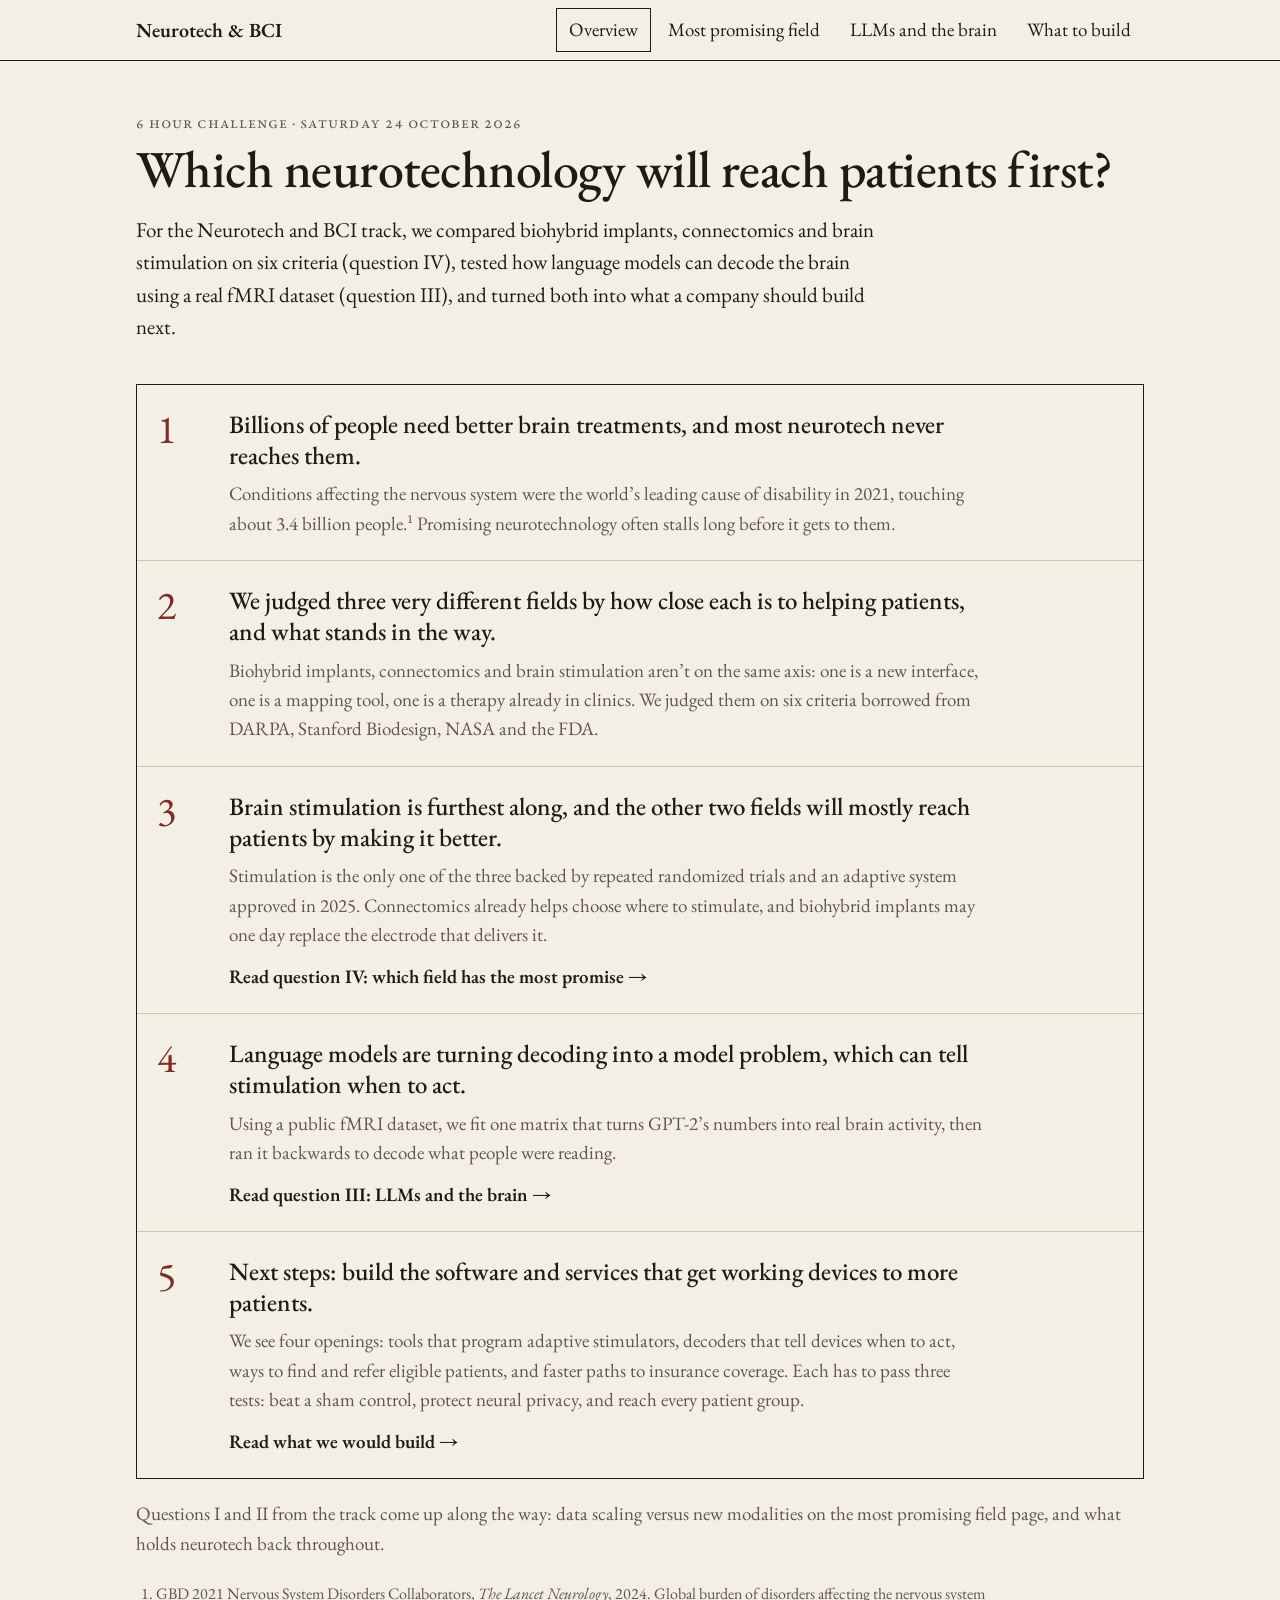
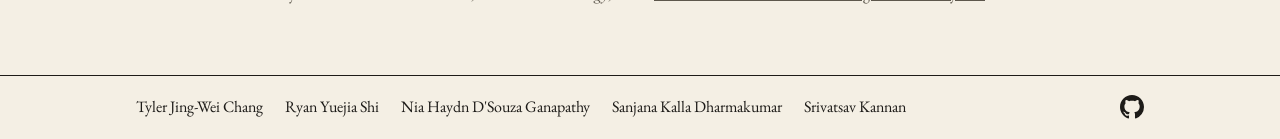
==== commit 1a3d4ae1: "Add files via upload" ====
--- a/index.html
+++ b/index.html
@@ -16,8 +16,9 @@
   --ink-2: #5d574c;
   --rule: #cdc3ae;
   --accent: #7b2d26;
-  --hot: #e8590c;
-  --cold: #1c7ed6;
+  --navy: #1f3d5a;
+  --brain: #e8dfcb;
+  --brain-edge: #a3967b;
 }
 * { box-sizing: border-box; }
 html, body { margin: 0; }
@@ -32,7 +33,7 @@
   flex-direction: column;
 }
 a { color: inherit; }
-.wrap { max-width: 1080px; margin: 0 auto; padding: 0 16px; width: 100%; }
+.wrap { max-width: 1040px; margin: 0 auto; padding: 0 16px; width: 100%; }
 .sc { font-variant: small-caps; letter-spacing: .06em; text-transform: lowercase; }
 
 .top { border-bottom: 1px solid var(--ink); }
@@ -47,12 +48,11 @@
 main { display: none; padding: 48px 0 64px; flex: 1; }
 main.on { display: block; }
 h1 { font-weight: 500; font-size: clamp(34px, 5.5vw, 52px); line-height: 1.08; letter-spacing: -0.01em; margin: 6px 0 16px; }
-h2 { font-weight: 500; font-size: 30px; margin: 0 0 8px; }
-h3 { font-weight: 500; font-size: 23px; margin: 0 0 6px; }
+h2 { font-weight: 500; font-size: 28px; margin: 0 0 16px; }
 .kicker { color: var(--ink-2); font-size: 17px; }
-.lede { font-size: 21px; max-width: 780px; margin: 0 0 12px; }
-section { margin-top: 72px; }
-.prose { max-width: 780px; }
+.lede { font-size: 21px; max-width: 760px; margin: 0; }
+section { margin-top: 64px; }
+.prose { max-width: 760px; }
 .prose p { margin: 0 0 16px; }
 
 /* overview */
@@ -60,68 +60,33 @@
 .q { padding: 28px 28px 24px; border-top: 5px solid var(--accent); display: flex; flex-direction: column; text-decoration: none; }
 .q + .q { border-left: 1px solid var(--ink); }
 .q .num { font-size: 40px; line-height: 1; color: var(--accent); }
-.q h3 { font-size: 25px; line-height: 1.25; margin: 14px 0 18px; }
+.q h3 { font-weight: 500; font-size: 25px; line-height: 1.25; margin: 14px 0 18px; }
 .q .shows { border-top: 1px solid var(--rule); padding-top: 14px; margin: auto 0 0; color: var(--ink-2); }
 .q .open { margin-top: 18px; font-weight: 600; }
 .q:hover h3 { text-decoration: underline; text-decoration-thickness: 1px; text-underline-offset: 4px; }
 .note { margin-top: 20px; color: var(--ink-2); }
 
-/* demo */
-.demo { border: 1px solid var(--ink); margin-top: 28px; background: #f8f4ec; }
-.bar { display: flex; border-bottom: 1px solid var(--ink); }
-.bar input {
-  flex: 1; min-width: 0; font: inherit; font-size: 21px; padding: 14px 16px;
-  border: 0; background: transparent; color: var(--ink); border-radius: 0;
-}
-.bar input:focus { outline: 2px solid var(--accent); outline-offset: -2px; }
-button { font: inherit; cursor: pointer; color: var(--ink); background: transparent; border: 1px solid var(--ink); border-radius: 0; }
-.run { border: 0; border-left: 1px solid var(--ink); background: var(--ink); color: var(--paper); padding: 0 26px; font-weight: 600; }
-.run:disabled { opacity: .5; cursor: wait; }
-.chips { display: flex; flex-wrap: wrap; gap: 6px; padding: 12px 16px; border-bottom: 1px solid var(--ink); align-items: center; }
-.chips .sc { color: var(--ink-2); font-size: 16px; margin-right: 4px; }
-.chip { font-size: 16px; padding: 3px 10px; border-color: var(--rule); background: var(--paper); }
-.chip:hover, .chip.on { border-color: var(--ink); }
-.status { color: var(--ink-2); font-size: 16px; margin-left: auto; }
-
-.stage { padding: 4px 0 0; }
-.step { padding: 16px; border-bottom: 1px solid var(--rule); opacity: .45; transition: opacity .5s; }
-.step.on { opacity: 1; }
-.step:last-child { border-bottom: 0; }
-.lbl { display: flex; justify-content: space-between; align-items: baseline; gap: 12px; font-size: 17px; margin-bottom: 10px; }
-.lbl .n { color: var(--accent); margin-right: 6px; }
-.lbl .side { color: var(--ink-2); font-size: 16px; }
-.wordrow { display: flex; flex-wrap: wrap; gap: 6px; min-height: 42px; }
-.wordrow span { border: 1px dashed var(--rule); padding: 4px 10px; font-size: 20px; min-width: 56px; text-align: center; transition: border-color .3s, background .3s; }
-.wordrow span.in { border: 1px solid var(--ink); background: var(--paper); }
-.wordrow span.now { background: var(--ink); color: var(--paper); }
-.two { display: grid; grid-template-columns: 1fr 1fr; gap: 0; }
-.two > div + div { border-left: 1px solid var(--rule); padding-left: 16px; }
-.two > div:first-child { padding-right: 16px; }
-svg, canvas, img { display: block; max-width: 100%; }
-#lm { width: 100%; height: auto; }
-.brainbox { position: relative; width: 100%; max-width: 440px; margin: 0 auto; }
-.brainbox img { width: 100%; height: auto; }
-.brainbox canvas { position: absolute; inset: 0; width: 100%; height: 100%; }
-.glow { position: absolute; width: 22%; aspect-ratio: 1; transform: translate(-50%, -50%); border-radius: 50%; opacity: 0; transition: opacity .25s;
-  background: radial-gradient(circle, rgba(255,200,60,.95) 0%, rgba(232,89,12,.7) 35%, rgba(232,89,12,0) 70%); mix-blend-mode: multiply; pointer-events: none; }
-.glow.lit { opacity: 1; }
-
-.eq { display: grid; grid-template-columns: 0.8fr auto 1fr auto 1.9fr; column-gap: 14px; align-items: center; }
-.eq > .lbl { align-self: end; margin-bottom: 8px; }
-.eq .op { font-size: 34px; color: var(--ink-2); text-align: center; }
-.eq .sub { font-size: 16px; color: var(--ink-2); margin-top: 6px; text-align: center; }
-#emb, #wimg { width: 100%; height: auto; border: 1px solid var(--ink); image-rendering: pixelated; background: var(--paper); }
-.scans { display: grid; grid-template-columns: 1fr; gap: 8px; }
-.scans.both { grid-template-columns: 1fr 1fr; }
-.scans figure { margin: 0; }
-.scans figcaption { font-size: 16px; color: var(--ink-2); text-align: center; margin-top: 2px; }
-.scans .measured { display: none; }
-.scans.both .measured { display: block; }
-.legend { display: flex; align-items: center; justify-content: center; gap: 8px; font-size: 15px; color: var(--ink-2); margin-top: 8px; }
-.legend i { display: inline-block; width: 120px; height: 8px; background: linear-gradient(90deg, #b4f0fa, #5ac8e6, #1e64d2, #0a286e, #f4efe4, #780a0a, #dc3c14, #ffaa28, #ffeb78); }
-.verdict { padding: 14px 16px; margin: 0; border-top: 1px solid var(--ink); min-height: 56px; }
-
-/* grid used on What to build */
+/* figure */
+.fig { border: 1px solid var(--ink); margin-top: 32px; }
+.fig-grid { display: grid; grid-template-columns: 220px 1fr 280px; }
+.fig-grid > div { padding: 18px; }
+.fig-grid > div + div { border-left: 1px solid var(--rule); }
+.lbl { font-size: 17px; margin-bottom: 10px; display: block; }
+.sentence { font-size: 22px; font-style: italic; line-height: 1.35; min-height: 150px; }
+.pager { display: flex; align-items: center; gap: 8px; margin-top: 16px; color: var(--ink-2); font-size: 16px; }
+button { font: inherit; cursor: pointer; color: var(--ink); background: transparent; border: 1px solid var(--ink); border-radius: 0; padding: 2px 12px; }
+button:hover { background: var(--paper-2); }
+svg { display: block; width: 100%; height: auto; }
+.maps { display: grid; gap: 10px; }
+.figcap { margin: 10px 0 0; font-size: 17px; color: var(--ink-2); }
+.maps .cap { display: flex; justify-content: space-between; font-size: 16px; color: var(--ink-2); }
+.readout { border-top: 1px solid var(--ink); padding: 16px 18px; display: grid; grid-template-columns: 220px 1fr; gap: 18px; }
+.readout ol { margin: 0; padding-left: 22px; }
+.readout li { margin-bottom: 2px; }
+.readout li.hit { font-weight: 600; }
+.readout p { margin: 0 0 6px; }
+
+/* results */
 .grid4 { display: grid; grid-template-columns: 1fr 1fr; border: 1px solid var(--ink); }
 .grid4 > div { padding: 20px 22px; }
 .grid4 > div:nth-child(2n) { border-left: 1px solid var(--rule); }
@@ -131,17 +96,9 @@
 .grid4 p { margin: 10px 0 0; }
 .grid4 svg { margin-top: 12px; max-height: 210px; }
 
-
-/* diagrams */
-.diagram { border: 1px solid var(--ink); margin-top: 20px; display: grid; grid-template-columns: 1fr 1.5fr; }
-.diagram > div { padding: 22px; }
-.diagram > div + div { border-left: 1px solid var(--rule); display: flex; align-items: center; }
-.diagram p { margin: 0 0 12px; }
-.diagram svg { width: 100%; height: auto; }
-.flow { stroke-dasharray: 5 6; animation: flow 1.2s linear infinite; }
-@keyframes flow { to { stroke-dashoffset: -22; } }
-@media (prefers-reduced-motion: reduce) { .flow { animation: none; } }
-
+.files { display: flex; gap: 10px; flex-wrap: wrap; margin-top: 8px; }
+.files a { text-decoration: none; border: 1px solid var(--ink); padding: 6px 14px; }
+.files a:hover { background: var(--paper-2); }
 .refs { padding-left: 20px; margin: 0; color: var(--ink-2); }
 .refs li { margin-bottom: 4px; }
 .pending { border: 1px solid var(--ink); padding: 40px 24px; margin-top: 32px; color: var(--ink-2); }
@@ -153,24 +110,24 @@
 footer .gh { display: flex; flex: none; }
 footer .gh svg { width: 24px; height: 24px; fill: var(--ink); }
 
-@media (max-width: 860px) {
-  .eq { grid-template-columns: 1fr; }
-  .eq > .lbl, .eq > div:empty { display: none; }
-  .eq .op { font-size: 26px; }
-  .diagram { grid-template-columns: 1fr; }
-  .diagram > div + div { border-left: 0; border-top: 1px solid var(--rule); }
+@media (max-width: 900px) {
+  .fig-grid { grid-template-columns: 1fr; }
+  .fig-grid > div + div { border-left: 0; border-top: 1px solid var(--rule); }
+  .sentence { min-height: 0; }
+  .readout { grid-template-columns: 1fr; gap: 6px; }
+  .maps { grid-template-columns: 1fr 1fr; }
 }
 @media (max-width: 720px) {
   body { font-size: 18px; }
   .qs { grid-template-columns: 1fr; }
   .q + .q { border-left: 0; }
-  .two { grid-template-columns: 1fr; }
-  .two > div + div { border-left: 0; padding-left: 0; border-top: 1px solid var(--rule); padding-top: 14px; margin-top: 14px; }
-  .two > div:first-child { padding-right: 0; }
-  .status { margin-left: 0; width: 100%; }
+  .grid4 { grid-template-columns: 1fr; }
+  .grid4 > div:nth-child(2n) { border-left: 0; }
+  .grid4 > div:nth-child(n+2) { border-top: 1px solid var(--rule); }
   nav a { padding: 6px 8px; }
   footer ul { column-gap: 14px; font-size: 14px; }
 }
+
 /* story structure */
 .beats { list-style: none; margin: 40px 0 0; padding: 0; border: 1px solid var(--ink); }
 .beats li { display: grid; grid-template-columns: 64px 1fr; gap: 8px; padding: 24px 28px 22px 20px; }
@@ -190,6 +147,7 @@
 .bridge.next { margin-top: 56px; font-size: 20px; color: var(--ink); }
 .bridge a { font-weight: 600; text-decoration: none; }
 .bridge a:hover { text-decoration: underline; text-underline-offset: 4px; }
+.question { font-size: 24px; line-height: 1.3; font-style: italic; max-width: 820px; margin: 4px 0 26px; padding-bottom: 22px; border-bottom: 1px solid var(--rule); }
 .build-grid h3 { font-weight: 500; font-size: 23px; line-height: 1.25; margin: 6px 0 0; }
 @media (max-width: 720px) {
   .beats li { grid-template-columns: 40px 1fr; padding: 18px 16px; }
@@ -210,8 +168,8 @@
     <a class="brand" href="#">Neurotech &amp; BCI</a>
     <nav>
       <a href="#" data-to="home">Overview</a>
-      <a href="#iv" data-to="iv">IV</a>
-      <a href="#iii" data-to="iii">III</a>
+      <a href="#iv" data-to="iv">Most promising field</a>
+      <a href="#iii" data-to="iii">LLMs and the brain</a>
       <a href="#build" data-to="build">What to build</a>
     </nav>
   </div>
@@ -220,8 +178,8 @@
 <main data-page="home">
   <div class="wrap">
     <div class="kicker sc">6 Hour Challenge · Saturday 24 October 2026</div>
-    <h1>The next decade of neurotech will be won in the last mile</h1>
-    <p class="lede">New hardware gets the headlines, but our research points somewhere else. The biggest gains will come from the software, data and access that make existing brain technology work for more patients.</p>
+    <h1>Which neurotechnology will reach patients first?</h1>
+    <p class="lede">For the Neurotech and BCI track, we compared biohybrid implants, connectomics and brain stimulation on six criteria (question IV), tested how language models can decode the brain using a real fMRI dataset (question III), and turned both into what a company should build next.</p>
 
     <ol class="beats">
       <li>
@@ -234,15 +192,15 @@
       <li>
         <span class="num">2</span>
         <div>
-          <h3>So we asked which technology reaches patients first, and what&rsquo;s in the way.</h3>
+          <h3>We judged three very different fields by how close each is to helping patients, and what stands in the way.</h3>
           <p>Biohybrid implants, connectomics and brain stimulation aren&rsquo;t on the same axis: one is a new interface, one is a mapping tool, one is a therapy already in clinics. We judged them on six criteria borrowed from DARPA, Stanford Biodesign, NASA and the FDA.</p>
         </div>
       </li>
       <li>
         <span class="num">3</span>
         <div>
-          <h3>Brain stimulation does, and connectomics and biohybrids will reach patients through it.</h3>
-          <p>Stimulation is the only one of the three backed by repeated randomized trials and an adaptive system approved in 2025. Connectomics tells it where to aim; biohybrids may one day replace its electrode.</p>
+          <h3>Brain stimulation is furthest along, and the other two fields will mostly reach patients by making it better.</h3>
+          <p>Stimulation is the only one of the three backed by repeated randomized trials and an adaptive system approved in 2025. Connectomics already helps choose where to stimulate, and biohybrid implants may one day replace the electrode that delivers it.</p>
           <a class="go" href="#iv">Read question IV: which field has the most promise &rarr;</a>
         </div>
       </li>
@@ -250,133 +208,104 @@
         <span class="num">4</span>
         <div>
           <h3>Language models are turning decoding into a model problem, which can tell stimulation when to act.</h3>
-          <p>Using a public fMRI dataset, we fit one matrix that turns a language model&rsquo;s numbers into real brain activity. Type any sentence and watch it become a predicted brain scan.</p>
+          <p>Using a public fMRI dataset, we fit one matrix that turns GPT-2&rsquo;s numbers into real brain activity, then ran it backwards to decode what people were reading.</p>
           <a class="go" href="#iii">Read question III: LLMs and the brain &rarr;</a>
         </div>
       </li>
       <li>
         <span class="num">5</span>
         <div>
-          <h3>The companies of tomorrow will win the last mile, and prove it against a sham.</h3>
-          <p>The openings are in programming and personalizing devices, decoding brain signals, and fixing referral and payment. The test for every claim: does it beat a sham, measured by someone other than its developer?</p>
+          <h3>Next steps: build the software and services that get working devices to more patients.</h3>
+          <p>We see four openings: tools that program adaptive stimulators, decoders that tell devices when to act, ways to find and refer eligible patients, and faster paths to insurance coverage. Each has to pass three tests: beat a sham control, protect neural privacy, and reach every patient group.</p>
           <a class="go" href="#build">Read what we would build &rarr;</a>
         </div>
       </li>
     </ol>
 
-    <section>
-      <h2>How to read this site</h2>
-      <div class="speeds">
-        <div><span class="sc">Two minutes</span><p>This page. The five headlines above are the whole argument.</p></div>
-        <div><span class="sc">Ten minutes</span><p>The top of each page: our answer, the key charts, and the bridge to the next page.</p></div>
-        <div><span class="sc">Deep dive</span><p>The full evaluation on page IV, our analysis and code on page III, and every source.</p></div>
-      </div>
-      <p class="note">Questions I and II from the track come up along the way: data scaling versus new modalities on page IV, and what holds neurotech back on pages IV, III and What to build.</p>
-      <ol class="refs" style="margin-top:24px;font-size:16px"><li>GBD 2021 Nervous System Disorders Collaborators, <i>The Lancet Neurology</i>, 2024. <a href="https://www.thelancet.com/journals/laneur/article/PIIS1474-4422(24)00038-3/fulltext">Global burden of disorders affecting the nervous system</a></li></ol>
-    </section>
+    <p class="note">Questions I and II from the track come up along the way: data scaling versus new modalities on the most promising field page, and what holds neurotech back throughout.</p>
+    <ol class="refs" style="margin-top:24px;font-size:16px"><li>GBD 2021 Nervous System Disorders Collaborators, <i>The Lancet Neurology</i>, 2024. <a href="https://www.thelancet.com/journals/laneur/article/PIIS1474-4422(24)00038-3/fulltext">Global burden of disorders affecting the nervous system</a></li></ol>
   </div>
 </main>
 
 <main data-page="iii">
   <div class="wrap">
     <div class="kicker sc">Question III</div>
-    <h1>From a sentence to a brain scan</h1>
-    <p class="lede">Language models and the brain represent sentences in almost the same way. Give a model a sentence and it turns it into 384 numbers. Multiply those numbers by one matrix, W, and you get the brain activity that sentence causes. That single link is why language models can help decode brains and help us study them.</p>
-    <p class="lede">We fit W on real fMRI scans from Pereira et al. (2018), where people read sentences in a scanner. Pick one of the sentences they read to compare W's scan with their real one, or type your own.</p>
-
-    <div class="demo">
-      <div class="bar">
-        <input id="text" type="text" placeholder="Type a sentence…" maxlength="140" aria-label="Sentence" autocomplete="off">
-        <button class="run" id="run">Run</button>
+    <p class="bridge">Where this fits: page IV argues brain stimulation is the channel to patients. This page shows how language models can tell it <i>when</i> to act, by reading meaning out of brain activity.</p>
+    <h1>The brain and GPT-2 organise sentences the same way</h1>
+    <p class="lede">Pereira et al. (2018) scanned people while they read 384 short sentences. We ran the same sentences through GPT-2 and fit one matrix that turns GPT-2's numbers into the activity measured in each person's language network, then tested it only on sentences it had not been trained on. Everything below is that real data and that real matrix.</p>
+
+    <div class="fig">
+      <div class="fig-grid">
+        <div>
+          <span class="lbl sc">What they read</span>
+          <div class="sentence" id="sentence"></div>
+          <div class="pager"><button id="prev" aria-label="Previous sentence">‹</button><span id="count"></span><button id="next" aria-label="Next sentence">›</button></div>
+        </div>
+        <div>
+          <span class="lbl sc">GPT-2's numbers × W</span>
+          <svg id="mult" viewBox="0 0 540 380" role="img" aria-label="GPT-2 vector multiplied by a slice of the real weight matrix"></svg>
+          <p class="figcap" id="multcap"></p>
+        </div>
+        <div>
+          <span class="lbl sc">Left hemisphere</span>
+          <div class="maps">
+            <div><div class="cap"><span>predicted</span></div><svg id="map-pred" viewBox="30 20 352 240"></svg></div>
+            <div><div class="cap"><span>measured</span><span id="patr"></span></div><svg id="map-act" viewBox="30 20 352 240"></svg></div>
+          </div>
+        </div>
       </div>
-      <div class="chips" id="chips"><span class="sc">read in the scanner</span><span class="status" id="status"></span></div>
-
-      <div class="stage">
-        <div class="step" id="s1">
-          <div class="lbl"><span><span class="n">1</span>The sentence</span></div>
-          <div class="wordrow" id="words"><span>&nbsp;</span><span>&nbsp;</span><span>&nbsp;</span><span>&nbsp;</span><span>&nbsp;</span><span>&nbsp;</span></div>
-        </div>
-        <div class="step" id="s2">
-          <div class="two">
-            <div>
-              <div class="lbl"><span><span class="n">2</span>Through the language model</span><span class="side">MiniLM, 6 layers</span></div>
-              <svg id="lm" viewBox="0 0 420 262" role="img" aria-label="Each word passing up through the model's six layers"></svg>
-            </div>
-            <div>
-              <div class="lbl"><span><span class="n">2</span>Through a brain</span><span class="side">reading, then language areas</span></div>
-              <div class="brainbox" id="reading">
-                <img src="brain_left.png" alt="Left side of a human brain">
-              </div>
-            </div>
-          </div>
-        </div>
-        <div class="step" id="s3">
-          <div class="eq">
-            <div class="lbl"><span><span class="n">3</span>The model's 384 numbers</span></div>
-            <div></div>
-            <div class="lbl"><span><i>W</i></span></div>
-            <div></div>
-            <div class="lbl"><span><span class="n">4</span>The brain scan</span><span class="side">left hemisphere</span></div>
-            <div><canvas id="emb" width="24" height="16"></canvas><div class="sub">the sentence, as the model sees it</div></div>
-            <div class="op">×</div>
-            <div><canvas id="wimg"></canvas><div class="sub" id="wsize">384 × 1,357</div><div class="sub">how much each number moves each spot in the brain</div></div>
-            <div class="op">=</div>
-            <div>
-              <div class="scans" id="scans">
-                <figure>
-                  <div class="brainbox"><img src="brain_left.png" alt=""><canvas id="scan-pred" width="466" height="378"></canvas></div>
-                  <figcaption>from <i>W</i></figcaption>
-                </figure>
-                <figure class="measured">
-                  <div class="brainbox"><img src="brain_left.png" alt=""><canvas id="scan-meas" width="466" height="378"></canvas></div>
-                  <figcaption>their real scan</figcaption>
-                </figure>
-              </div>
-              <div class="legend">less active <i></i> more active</div>
-            </div>
-          </div>
+      <div class="readout">
+        <span class="lbl sc">Read back out</span>
+        <div>
+          <p id="rank"></p>
+          <ol id="guesses"></ol>
         </div>
       </div>
-      <p class="verdict" id="verdict">Pick a sentence above or type one, and each step will fill in.</p>
     </div>
 
     <section>
-      <h2>What it does for decoding and neuroscience</h2>
-      <p class="lede">Because one matrix links the two, a language model can stand in for the brain's language system. That helps in three ways.</p>
-
-      <div class="diagram">
-        <div>
-          <h3>Better decoding: run it backwards</h3>
-          <p>The demo goes from words to a brain scan. The same link works in reverse: a scan becomes a point in the model's space, and the model turns that point into words. This is how the best speech BCIs already work. A language model sits on top of the brain signal and turns noisy recordings into sentences, which is why decoding has improved so quickly and why it keeps improving as models and datasets get bigger.</p>
-        </div>
-        <div><svg id="d1" viewBox="0 0 560 250" role="img" aria-label="Words to embedding to brain scan, and back again"></svg></div>
+      <h2>What the same matrix lets you do</h2>
+      <div class="grid4">
+        <div>
+          <span class="sc">Predict the brain</span>
+          <svg id="map-r" viewBox="30 20 352 240"></svg>
+          <p id="t-encode"></p>
+        </div>
+        <div>
+          <span class="sc">Decode a scan</span>
+          <svg id="bars" viewBox="0 0 400 200"></svg>
+          <p id="t-decode"></p>
+        </div>
+        <div>
+          <span class="sc">Run the experiment on the model first</span>
+          <svg id="scatter" viewBox="0 0 400 220"></svg>
+          <p id="t-insilico"></p>
+        </div>
+        <div>
+          <span class="sc">Compare two brains</span>
+          <div class="big" id="b2b"></div>
+          <p id="t-b2b"></p>
+        </div>
       </div>
-
-      <div class="diagram">
-        <div>
-          <h3>Faster neuroscience: experiment on the model first</h3>
-          <p>A model brain is cheap, so you can try every idea on it and only bring people into a scanner for the few that matter. Tuckute et al. (2024) did exactly this: GPT chose sentences it predicted would switch the language network on or off, and new people in the scanner responded the way it said they would. Human brain studies are slow, expensive and often invasive, which is a big part of why neurotech takes so long to reach patients (question II). Screening on a model first cuts that down.</p>
-        </div>
-        <div><svg id="d2" viewBox="0 0 560 250" role="img" aria-label="Thousands of sentences screened by a model brain, a few tested in people"></svg></div>
-      </div>
-
-      <div class="diagram">
-        <div>
-          <h3>Communication: brain to brain</h3>
-          <p>Zada et al. (2024) recorded both people in real conversations and found the same embedding appearing in the speaker's brain just before a word and in the listener's brain just after it. So the model's space works as common ground between two people. For someone who can think a sentence but can't say it, their brain activity can be read into that space, a language model can say it out loud, and the other person hears it the normal way and answers.</p>
-        </div>
-        <div><svg id="d3" viewBox="0 0 560 270" role="img" aria-label="A loop from one person's brain through the model to speech, to the other person's brain and back"></svg></div>
-      </div>
     </section>
 
     <section class="prose">
-      <h2>The risks</h2>
-      <p>Stanford's inner speech decoder sometimes picked up words people were only thinking, such as numbers they were silently counting, and their fix was a mental password the decoder waits for before it switches on. Brain-LLM alignment also follows the model's training data, so a decoder built on an English model works best for English speakers. And these models line up with the brain's language network rather than with thought as a whole.</p>
+      <h2>Why it matters</h2>
+      <p>The biggest practical change is in decoding. A brain-computer interface used to need weeks of recordings from each patient to train a decoder from scratch. With a language model on top as a prior, noisy brain signals get turned into sentences that make sense, and a decoder trained on other people can be adapted to someone new with about an hour of their data. Meta's Brain2Qwerty v2 decodes the sentences people type from MEG recordings, with no surgery, getting 61% of words right where earlier non-invasive methods got around 8%. The hard part is moving away from the electrode and towards the model and the data behind it.</p>
+      <p>It also works in the other direction. Fine-tuning speech models on fMRI from people listening to stories makes the models better at understanding meaning. Children learn language from roughly ten thousand times less text than an LLM is trained on, which says there are far more efficient ways to build these models than the ones we use now.</p>
+      <p>Because the model predicts the brain, you can try an experiment on the model before you try it on people, which is what the third panel above does with real data. MIT used the same idea to pick sentences that switched people's language network on and off, and confirmed it in the scanner. Meta describes TRIBE v2, a model built on Llama and trained on fMRI from more than 700 people, as a tool for in-silico neuroscience. Human brain experiments are slow, expensive and often invasive, and that is a large part of why neurotech takes so long to reach patients (question II), so being able to screen ideas on a model first matters.</p>
+      <p>Two people in a conversation share this space too. Zada et al. (2024) recorded both speakers and found that a word's embedding shows up in the speaker's brain just before they say it and in the listener's brain just after they hear it. A common reference between two brains is what you would need to bring someone with aphasia or ALS back into a conversation.</p>
+      <p>The same progress creates real risks. Stanford's inner speech decoder sometimes picked up words people were only thinking, such as numbers they were silently counting, and their fix was a mental password the decoder waits for before switching on. Brain-LLM alignment follows the model's training data, so a decoder built on an English model will work best for English speakers. And these models line up with the brain's language network rather than with thought as a whole, since meaning can be decoded from parts of the brain that have nothing to do with language.</p>
     </section>
 
     <section class="prose">
       <h2>How we did it</h2>
-      <p>The scans are from the 384-sentence experiment in Pereira et al. (2018), using the language-network voxels packaged by MIT's Brain-Score, for participant 426. The model is MiniLM, which is small enough to run in your browser, so a typed sentence goes through exactly the same model W was fit on. W is a ridge regression from MiniLM's 384 numbers to each of the person's 1,357 voxels. The brain is the MNI152 template, and the order the areas light up in step 2 follows published findings. The code is on <a href="https://github.com/srivatsav-kannan/neurotech-six-hour/tree/main/analysis">GitHub</a>.</p>
+      <p>The data is the 384-sentence experiment from Pereira et al. (2018), using the language-network voxels packaged by MIT's Brain-Score, from nine people. Each sentence went through GPT-2 small with the earlier sentences of its passage as context, and we averaged layer 8 over the sentence's words. W is a ridge regression from those 768 numbers to every voxel. Everything we report comes from five-fold cross-validation split by passage, so a test sentence never shares a passage with anything the model was trained on. The matrix shown is the one for participant 426, fit on all 384 sentences.</p>
+      <div class="files">
+        <a href="W.npy" download>W.npy (768 × 1,357)</a>
+        <a href="W.png">W as an image</a>
+        <a href="https://github.com/srivatsav-kannan/neurotech-six-hour/tree/main/analysis">Code</a>
+      </div>
     </section>
 
     <p class="bridge next">Next: if decoding is becoming a model and data problem, what should a company actually build? <a href="#build">Read what we would build &rarr;</a></p>
@@ -389,8 +318,10 @@
         <li>Goldstein et al. 2025, <i>Nature Human Behaviour</i>. <a href="https://research.google/blog/deciphering-language-processing-in-the-human-brain-through-llm-representations/">Summary</a></li>
         <li>Tuckute et al. 2024, <i>Nature Human Behaviour</i>. <a href="https://dspace.mit.edu/handle/1721.1/153265">Driving and suppressing the human language network</a></li>
         <li>Zada et al. 2024, <i>Neuron</i>. <a href="https://www.ncbi.nlm.nih.gov/pmc/articles/PMC10327051/">A shared linguistic space between brains</a></li>
+        <li>Tang &amp; Huth 2025, <i>Current Biology</i>. Semantic decoding across participants</li>
+        <li>Moussa, Klakow &amp; Toneva 2025, ICLR. <a href="https://arxiv.org/abs/2410.09230">Brain-tuning speech models</a></li>
         <li>Kunz, Willett et al. 2025, <i>Cell</i>. Inner speech decoding</li>
-        <li>Meta 2026. <a href="https://ai.meta.com/blog/brain2qwerty-brain-ai-human-communication/">Brain2Qwerty v2</a></li>
+        <li>Meta 2026. <a href="https://ai.meta.com/blog/brain2qwerty-brain-ai-human-communication/">Brain2Qwerty v2</a> and TRIBE v2</li>
         <li>Guo, Wu &amp; Yiu 2026. <a href="https://arxiv.org/abs/2605.23032">Brain-LLM alignment tracks training data</a></li>
       </ol>
     </section>
@@ -400,6 +331,7 @@
 <main data-page="iv">
   <div class="wrap">
     <div class="kicker sc">Question IV</div>
+    <p class="question">Biohybrid implants, connectomics, human brain stimulation: which research development in neuroscience do you think has the most promise?</p>
     <!-- Page IV is built by iv.js from iv-content.json. Edit the JSON to change text, ratings or sources. -->
     <div id="iv-root"><div class="pending">Loading page IV…</div></div>
     <p class="bridge next">Next: stimulation needs to know when to act. <a href="#iii">See how language models are making brain decoding a model problem &rarr;</a></p>
@@ -409,6 +341,7 @@
 <main data-page="build">
   <div class="wrap">
     <div class="kicker sc">What this means for the companies of tomorrow</div>
+    <p class="bridge">Where this fits: pages IV and III showed where neurotech&rsquo;s promise is and how it gets smarter. This page turns that into what a founder could build, and the tests they would have to pass.</p>
     <h1>The companies of tomorrow will win the last mile</h1>
     <p class="lede">Brain stimulation already works for many patients. Most of the value still left on the table sits between a working device and the people who never get it, or never get it tuned well. That gap is a software, data and access problem, and it is where we think new companies can win.</p>
 
@@ -498,20 +431,8 @@
 </footer>
 
 <script>
-(() => {
-  const route = () => {
-    const page = { '#iii': 'iii', '#iv': 'iv', '#build': 'build' }[location.hash] || 'home';
-    document.querySelectorAll('main').forEach(m => m.classList.toggle('on', m.dataset.page === page));
-    document.querySelectorAll('nav a').forEach(a => a.classList.toggle('on', a.dataset.to === page));
-    window.scrollTo(0, 0);
-  };
-  window.addEventListener('hashchange', route);
-  route();
-})();
-</script>
-<script type="module">
+const NS = 'http://www.w3.org/2000/svg';
 const $ = id => document.getElementById(id);
-const NS = 'http://www.w3.org/2000/svg';
 const el = (tag, attrs, parent) => {
   const n = document.createElementNS(NS, tag);
   for (const k in attrs) n.setAttribute(k, attrs[k]);
@@ -523,313 +444,126 @@
   n.textContent = s;
   return n;
 };
-const sleep = ms => new Promise(r => setTimeout(r, ms));
-
-// fMRI-style colours: blue/cyan below average, red/orange/yellow above
-const HOT = [[120, 10, 10], [220, 60, 20], [255, 170, 40], [255, 235, 120]];
-const COLD = [[10, 40, 110], [30, 100, 210], [90, 200, 230], [180, 240, 250]];
-function ramp(stops, t) {
-  const x = (Math.max(0, Math.min(1, t)) || 0) * (stops.length - 1), i = Math.min(stops.length - 2, Math.floor(x)), f = x - i;
-  return stops[i].map((v, k) => Math.round(v + (stops[i + 1][k] - v) * f));
-}
-const colour = v => (v >= 0 ? ramp(HOT, v) : ramp(COLD, -v));
-
-const [M, B] = await Promise.all([fetch('model.json').then(r => r.json()), fetch('brain.json').then(r => r.json())]);
-const Wq = new Int8Array(await fetch('W.bin').then(r => r.arrayBuffer()));
-const NV = M.n_vox, ND = M.dims;
-const SD = M.sd.map(v => v || 1);
-$('wsize').textContent = `${ND} × ${NV.toLocaleString()} numbers`;
-
-// brain image coordinates for an MNI point (left hemisphere, front on the left)
-const toImg = (y, z) => [(B.ny - 1 - (y - B.y0) / B.step) * B.scale + B.scale / 2, (B.nz - 1 - (z - B.z0) / B.step) * B.scale + B.scale / 2];
-const LEFT = [...Array(NV).keys()].filter(i => M.x[i] < 0);
-
-function predict(emb) {
-  const xs = emb.map((v, d) => (v - M.mu[d]) / SD[d]);
-  const out = Float32Array.from(M.intercept);
-  for (let d = 0; d < ND; d++) {
-    const x = xs[d], row = d * NV;
-    if (!x) continue;
-    for (let v = 0; v < NV; v++) out[v] += x * Wq[row + v] * M.w_scale[v];
+
+const PAPER = [244, 239, 228], RED = [123, 45, 38], BLUE = [31, 61, 90];
+const mix = (a, b, t) => `rgb(${a.map((v, i) => Math.round(v + (b[i] - v) * t)).join(',')})`;
+const diverge = v => v >= 0 ? mix(PAPER, RED, Math.min(1, v)) : mix(PAPER, BLUE, Math.min(1, -v));
+const pct = x => Math.round(x * 100) + '%';
+const ordinal = n => n + ({ 1: 'st', 2: 'nd', 3: 'rd' }[n % 100 > 10 && n % 100 < 14 ? 0 : n % 10] || 'th');
+
+const CORTEX = 'M62 170 C40 130 60 70 120 52 C165 36 235 30 285 48 C335 64 372 100 372 145 C372 175 360 195 340 205 C315 214 290 212 270 214 C245 238 200 250 160 238 C135 230 118 215 112 200 C100 196 80 192 62 170 Z';
+
+// voxel grid (2 mm, anterior = high ap, superior = high si) onto the lateral outline
+const px = ap => 50 + (91 - ap) * 3.6;
+const py = si => 30 + (73 - si) * 3.24;
+
+function drawMap(svg, D, values, color) {
+  svg.innerHTML = '';
+  el('path', { d: CORTEX, fill: 'var(--brain)', stroke: 'var(--brain-edge)', 'stroke-width': 1.4 }, svg);
+  const idx = D.left.map((l, i) => i).filter(i => D.left[i]);
+  idx.sort((a, b) => Math.abs(values[a]) - Math.abs(values[b]));
+  for (const i of idx) {
+    el('rect', { x: px(D.ap[i]) - 2, y: py(D.si[i]) - 2, width: 4, height: 4, fill: color(values[i]) }, svg);
   }
-  return out;
-}
-
-function paintScan(canvas, values) {
-  const ctx = canvas.getContext('2d');
-  ctx.clearRect(0, 0, canvas.width, canvas.height);
-  const mags = LEFT.map(i => Math.abs(values[i])).sort((a, b) => a - b);
-  const top = mags[Math.floor(mags.length * 0.97)] || 1;
-  const order = LEFT.slice().sort((a, b) => Math.abs(values[a]) - Math.abs(values[b]));
-  for (const i of order) {
-    const t = values[i] / top;
-    if (Math.abs(t) < 0.28) continue;
-    const [px, py] = toImg(M.y[i], M.z[i]);
-    const [r, g, b] = colour(t);
-    const rad = 6 + 6 * Math.min(1, Math.abs(t));
-    const grd = ctx.createRadialGradient(px, py, 0, px, py, rad);
-    grd.addColorStop(0, `rgba(${r},${g},${b},${0.85 * Math.min(1, Math.abs(t))})`);
-    grd.addColorStop(1, `rgba(${r},${g},${b},0)`);
-    ctx.fillStyle = grd;
-    ctx.beginPath(); ctx.arc(px, py, rad, 0, 7); ctx.fill();
+}
+
+function drawMult(D, i) {
+  const svg = $('mult');
+  svg.innerHTML = '';
+  const C = 12, vx = 0, wx = 50, top = 30;
+  const rows = D.w_rows.length, cols = D.w_cols.length;
+  txt(svg, vx + 10, top - 10, 'GPT-2', { 'text-anchor': 'start', 'font-size': 20 });
+  txt(svg, wx + cols * C / 2, top - 10, 'W', { 'text-anchor': 'middle', 'font-style': 'italic', fill: '#7b2d26', 'font-size': 24 });
+  D.x[i].forEach((v, r) => el('rect', { x: vx + 0.5, y: top + r * C + 0.5, width: 20, height: C - 1, fill: diverge(v / 99 * 1.5) }, svg));
+  el('rect', { x: vx, y: top, width: 21, height: rows * C, fill: 'none', stroke: 'var(--ink)' }, svg);
+  txt(svg, vx + 35, top + rows * C / 2 + 7, '×', { 'font-size': 24, fill: '#1d1b18', 'text-anchor': 'middle' });
+  D.w_slice.forEach((row, r) => row.forEach((v, c) =>
+    el('rect', { x: wx + c * C + 0.5, y: top + r * C + 0.5, width: C - 1, height: C - 1, fill: diverge(v / 99 * 1.6) }, svg)));
+  el('rect', { x: wx, y: top, width: cols * C, height: rows * C, fill: 'none', stroke: 'var(--ink)' }, svg);
+  const oy = top + rows * C + 34;
+  txt(svg, wx + cols * C / 2, oy - 9, '=', { 'font-size': 24, fill: '#1d1b18', 'text-anchor': 'middle' });
+  D.w_cols.forEach((v, c) => el('rect', { x: wx + c * C + 0.5, y: oy + 0.5, width: C - 1, height: 20, fill: diverge(D.pred[i][v] / 99 * 1.5) }, svg));
+  el('rect', { x: wx, y: oy, width: cols * C, height: 21, fill: 'none', stroke: 'var(--ink)' }, svg);
+  txt(svg, wx + cols * C / 2, oy + 44, 'predicted activity', { 'font-size': 20, 'text-anchor': 'middle' });
+  $('multcap').textContent = `This is 24 of GPT-2's 768 numbers for the sentence, and the 24 × 40 corner of W that connects them to 40 of this person's ${D.w_shape[1].toLocaleString()} voxels. The full W is ${D.w_shape[0]} × ${D.w_shape[1].toLocaleString()}.`;
+}
+
+function showSentence(D, k) {
+  const i = D.show[k];
+  $('sentence').textContent = D.sentences[i];
+  $('count').textContent = `${k + 1} of ${D.show.length}`;
+  drawMult(D, i);
+  drawMap($('map-pred'), D, D.pred[i], v => diverge(v / 99 * 1.4));
+  drawMap($('map-act'), D, D.actual[i], v => diverge(v / 99 * 1.4));
+  $('patr').textContent = `r = ${D.pattern_r[i].toFixed(2)}`;
+  $('rank').textContent = `Reading the measured scans back into GPT-2's space and comparing against all ${D.n} sentences, the one they actually read comes ${ordinal(D.dec_rank[i] + 1)}. The closest three were:`;
+  const ol = $('guesses');
+  ol.innerHTML = '';
+  for (const j of D.dec_top[i]) {
+    const li = document.createElement('li');
+    li.textContent = D.sentences[j];
+    if (j === i) li.className = 'hit';
+    ol.appendChild(li);
   }
 }
 
-function paintEmb(emb, frac = 1) {
-  const c = $('emb'), ctx = c.getContext('2d'), img = ctx.createImageData(24, 16);
-  const xs = emb.map((v, d) => (v - M.mu[d]) / SD[d]);
-  for (let d = 0; d < ND; d++) {
-    const show = (d * 7919 % ND) / ND < frac;
-    const [r, g, b] = show ? colour(xs[d] / 2.5) : [244, 239, 228];
-    img.data.set([r, g, b, 255], d * 4);
-  }
-  ctx.putImageData(img, 0, 0);
-}
-paintEmb(new Array(ND).fill(0).map((_, d) => M.mu[d]), 0);
-
-// W itself, every one of its numbers as a pixel
-(function paintW() {
-  const c = $('wimg');
-  c.width = NV; c.height = ND;
-  const ctx = c.getContext('2d'), img = ctx.createImageData(NV, ND);
-  for (let d = 0; d < ND; d++) for (let v = 0; v < NV; v++) {
-    const [r, g, b] = colour(Wq[d * NV + v] / 90);
-    img.data.set([r, g, b, 255], (d * NV + v) * 4);
-  }
-  ctx.putImageData(img, 0, 0);
-})();
-
-// the reading brain: areas that light up in turn, from published findings
-const AREAS = [[-88, 2], [-52, 6], [-8, -22], [22, 12]];
-const glows = AREAS.map(([y, z]) => {
-  const [px, py] = toImg(y, z);
-  const g = document.createElement('div');
-  g.className = 'glow';
-  g.style.left = (px / B.w * 100) + '%';
-  g.style.top = (py / B.h * 100) + '%';
-  $('reading').appendChild(g);
-  return g;
+function drawBars(D) {
+  const svg = $('bars');
+  const all = [...[...D.dec_pairwise_each].sort((a, b) => a - b).map(v => ({ v })), { v: D.dec_pairwise, all: true }];
+  const x0 = 46, w = 340, h = 150, top = 10;
+  const y = v => top + h - (v - 0.4) / 0.5 * h;
+  [0.5, 0.6, 0.7, 0.8, 0.9].forEach(t => {
+    el('line', { x1: x0, x2: x0 + w, y1: y(t), y2: y(t), stroke: t === 0.5 ? '#1d1b18' : '#cdc3ae', 'stroke-dasharray': t === 0.5 ? '3 3' : 'none' }, svg);
+    txt(svg, x0 - 6, y(t) + 5, t === 0.5 ? 'chance' : pct(t), { 'text-anchor': 'end', 'font-size': 13 });
+  });
+  const bw = w / all.length;
+  all.forEach((b, j) => el('rect', { x: x0 + j * bw + 4, y: y(b.v), width: bw - 8, height: y(0.4) - y(b.v), fill: b.all ? '#7b2d26' : '#1f3d5a', opacity: b.all ? 1 : 0.75 }, svg));
+  txt(svg, x0 + (w - bw) / 2, top + h + 22, 'each of the nine people', { 'text-anchor': 'middle', 'font-size': 14 });
+  txt(svg, x0 + w - bw / 2, top + h + 22, 'all nine', { 'text-anchor': 'middle', 'font-size': 14, fill: '#7b2d26' });
+}
+
+function drawScatter(D) {
+  const svg = $('scatter');
+  const P = D.insilico_pred, A = D.insilico_act;
+  const [p0, p1] = [Math.min(...P), Math.max(...P)], [a0, a1] = [Math.min(...A), Math.max(...A)];
+  const x0 = 34, w = 350, top = 8, h = 170;
+  const X = v => x0 + (v - p0) / (p1 - p0) * w, Y = v => top + h - (v - a0) / (a1 - a0) * h;
+  el('rect', { x: x0, y: top, width: w, height: h, fill: 'none', stroke: '#cdc3ae' }, svg);
+  P.forEach((p, i) => el('circle', { cx: X(p), cy: Y(A[i]), r: 2.4, fill: '#1f3d5a', opacity: 0.55 }, svg));
+  const mp = P.reduce((s, v) => s + v, 0) / P.length, ma = A.reduce((s, v) => s + v, 0) / A.length;
+  const b = P.reduce((s, v, i) => s + (v - mp) * (A[i] - ma), 0) / P.reduce((s, v) => s + (v - mp) ** 2, 0);
+  el('line', { x1: X(p0), y1: Y(ma + b * (p0 - mp)), x2: X(p1), y2: Y(ma + b * (p1 - mp)), stroke: '#7b2d26', 'stroke-width': 2 }, svg);
+  txt(svg, x0 + w / 2, top + h + 22, 'predicted response, before seeing the scans', { 'text-anchor': 'middle', 'font-size': 14 });
+  txt(svg, 14, top + h / 2, 'measured', { 'text-anchor': 'middle', 'font-size': 14, transform: `rotate(-90 14 ${top + h / 2})` });
+}
+
+fetch('data.json').then(r => r.json()).then(D => {
+  let k = Math.max(0, D.show.indexOf(D.sentences.findIndex(s => s.startsWith('The piano'))));
+  showSentence(D, k);
+  $('prev').onclick = () => { k = (k - 1 + D.show.length) % D.show.length; showSentence(D, k); };
+  $('next').onclick = () => { k = (k + 1) % D.show.length; showSentence(D, k); };
+
+  drawMap($('map-r'), D, D.r.map(v => v / 99 * 0.6), v => mix(PAPER, RED, Math.max(0, Math.min(1, v / 0.45))));
+  $('t-encode').textContent = `Each square is a voxel in this person's language network, darker where W predicts it better on sentences it never saw. The median correlation is ${D.r_main.toFixed(2)} for this person and ${D.r_mean.toFixed(2)} averaged over all nine.`;
+
+  drawBars(D);
+  $('t-decode').textContent = `Run the matrix the other way and a scan can be read back into GPT-2's space. Given one scan and two sentences, it picks the one the person was actually reading ${pct(D.dec_pairwise)} of the time using all nine people, against 50% for guessing.`;
+
+  drawScatter(D);
+  $('t-insilico').textContent = `The model predicted how strongly each of the ${D.n} sentences would drive the language network before it saw the held-out scans. Its predictions correlate at r = ${D.insilico_r.toFixed(2)} with what nine people's brains actually did.`;
+
+  $('b2b').textContent = pct(D.b2b_pairwise);
+  $('t-b2b').textContent = `We read two different people's scans into GPT-2's space and checked whether the same sentence lands in the same place for both. Matching one person's scan to the other's works ${pct(D.b2b_pairwise)} of the time against 50% for guessing, so the space is shared, though weakly at the resolution of fMRI.`;
 });
 
-// the language model skeleton: words along the bottom, six layers above
-const lm = $('lm');
-function drawLM(words) {
-  lm.innerHTML = '';
-  const n = Math.max(words.length, 6), x0 = 54, w = 360, cw = w / n;
-  for (let l = 0; l < 6; l++) txt(lm, 0, 182 - l * 28 + 13, `layer ${l + 1}`, { 'font-size': 13 });
-  const cells = [];
-  for (let k = 0; k < n; k++) {
-    const col = [];
-    for (let l = 0; l < 6; l++) col.push(el('rect', { x: x0 + k * cw + 2, y: 182 - l * 28, width: cw - 4, height: 20, fill: '#e8590c', opacity: 0.08 }, lm));
-    cells.push(col);
-    if (words[k]) {
-      const cx = x0 + k * cw + cw / 2;
-      txt(lm, cx, 220, words[k].length > 12 ? words[k].slice(0, 11) + '…' : words[k], { 'text-anchor': 'end', 'font-size': 13, fill: '#1d1b18', transform: `rotate(-38 ${cx} 220)` });
-    }
-  }
-  el('line', { x1: x0, x2: x0 + w, y1: 206, y2: 206, stroke: '#cdc3ae' }, lm);
-  return cells;
-}
-let lmCells = drawLM([]);
-
-// ---------- the run ----------
-let runId = 0;
-async function run(text, example) {
-  const id = ++runId;
-  const alive = () => id === runId;
-  const words = text.trim().split(/\s+/).filter(Boolean);
-  if (!words.length) return;
-
-  let emb = example ? example.emb : null;
-  if (!emb) {
-    $('run').disabled = true;
-    const ex = await getExtractor();
-    if (!ex || !alive()) { $('run').disabled = false; return; }
-    emb = Array.from((await ex(text, { pooling: 'mean', normalize: true })).data);
-    $('run').disabled = false;
-  }
-  const pred = predict(emb);
-
-  // reset to skeleton
-  ['s1', 's2', 's3'].forEach(s => $(s).classList.remove('on'));
-  $('scans').classList.toggle('both', !!example);
-  $('scan-pred').getContext('2d').clearRect(0, 0, 466, 378);
-  $('scan-meas').getContext('2d').clearRect(0, 0, 466, 378);
-  $('scan-pred').style.opacity = 0; $('scan-meas').style.opacity = 0;
-  $('wimg').style.opacity = 0.25;
-  paintEmb(emb, 0);
-  $('verdict').textContent = 'Running…';
-
-  // 1. the words
-  $('s1').classList.add('on');
-  const row = $('words');
-  row.innerHTML = '';
-  const spans = words.map(w => { const s = document.createElement('span'); s.textContent = w; row.appendChild(s); return s; });
-  for (const s of spans) { if (!alive()) return; s.classList.add('in'); await sleep(90); }
-
-  // 2. both at once, word by word
-  $('s2').classList.add('on');
-  lmCells = drawLM(words);
-  const per = Math.min(520, 4200 / words.length);
-  for (let k = 0; k < words.length; k++) {
-    if (!alive()) return;
-    spans.forEach((s, j) => s.classList.toggle('now', j === k));
-    lmCells[k].forEach((c, l) => setTimeout(() => { c.setAttribute('opacity', 1); setTimeout(() => c.setAttribute('opacity', 0.45), 260); }, l * per / 8));
-    glows.forEach((g, a) => setTimeout(() => { g.classList.add('lit'); setTimeout(() => g.classList.remove('lit'), per * 0.7); }, a * per / 5));
-    await sleep(per);
-  }
-  spans.forEach(s => s.classList.remove('now'));
-  await sleep(300);
-
-  // 3. the embedding fills in, W appears, the scan comes out
-  if (!alive()) return;
-  $('s3').classList.add('on');
-  for (let f = 0; f <= 1.001; f += 0.1) { if (!alive()) return; paintEmb(emb, f); await sleep(50); }
-  $('wimg').style.transition = 'opacity .6s'; $('wimg').style.opacity = 1;
-  await sleep(600);
-  paintScan($('scan-pred'), pred);
-  $('scan-pred').style.transition = 'opacity .9s'; $('scan-pred').style.opacity = 1;
-  if (example) {
-    await sleep(700);
-    paintScan($('scan-meas'), Float32Array.from(example.measured, v => v / 127 * 3));
-    $('scan-meas').style.transition = 'opacity .9s'; $('scan-meas').style.opacity = 1;
-    $('verdict').textContent = `Participant ${M.subject} read this sentence in the scanner. The left scan is the model's numbers multiplied by W, and the right one is what their brain actually did.`;
-  } else {
-    $('verdict').textContent = `Nobody has read this sentence in a scanner, so there is only W's scan: what participant ${M.subject}'s language network should do while reading it.`;
-  }
-}
-
-// MiniLM in the browser, loaded the first time someone types
-let extractor = null;
-async function getExtractor() {
-  if (extractor) return extractor;
-  $('status').textContent = 'loading the language model (about 23 MB)…';
-  try {
-    const { pipeline, env } = await import('https://cdn.jsdelivr.net/npm/@xenova/transformers@2.17.2');
-    env.allowLocalModels = false;
-    extractor = await pipeline('feature-extraction', 'Xenova/all-MiniLM-L6-v2');
-    $('status').textContent = '';
-  } catch (e) {
-    console.error(e);
-    $('status').textContent = "the language model couldn't load here, so only the examples work";
-  }
-  return extractor;
-}
-
-const chips = [];
-M.examples.forEach(ex => {
-  const b = document.createElement('button');
-  b.className = 'chip';
-  b.textContent = ex.text.split(' ').slice(0, 4).join(' ') + '…';
-  b.title = ex.text;
-  b.onclick = () => {
-    chips.forEach(c => c.classList.toggle('on', c === b));
-    $('text').value = ex.text;
-    run(ex.text, ex);
-  };
-  chips.push(b);
-  $('chips').insertBefore(b, $('status'));
-});
-const go = () => {
-  const t = $('text').value.trim();
-  const ex = M.examples.find(e => e.text === t);
-  chips.forEach((c, i) => c.classList.toggle('on', M.examples[i] === ex));
-  run(t, ex);
-};
-$('run').onclick = go;
-$('text').addEventListener('keydown', e => { if (e.key === 'Enter') go(); });
-$('text').addEventListener('focus', () => getExtractor(), { once: true });
-
-// ---------- diagrams ----------
-const scanURL = (() => {
-  const c = document.createElement('canvas'); c.width = 466; c.height = 378;
-  paintScan(c, Float32Array.from(M.examples[0].measured, v => v / 127 * 3));
-  return c.toDataURL();
-})();
-function brainAt(svg, x, y, w, withScan, flip = false) {
-  const h = w * B.h / B.w;
-  const g = el('g', flip ? { transform: `translate(${2 * x + w} 0) scale(-1 1)` } : {}, svg);
-  el('image', { href: 'brain_left.png', x, y, width: w, height: h }, g);
-  if (withScan) el('image', { href: scanURL, x, y, width: w, height: h }, g);
-}
-function modelAt(svg, x, y, w, h) {
-  for (let l = 0; l < 5; l++) el('rect', { x, y: y + l * (h / 5), width: w, height: h / 5 - 3, fill: '#e8590c', opacity: 0.25 + l * 0.12 }, svg);
-}
-function stripAt(svg, x, y, w, h, seed = 1) {
-  const n = 16;
-  for (let i = 0; i < n; i++) {
-    const v = Math.sin(i * 12.9898 * seed) * 1.6;
-    const [r, g, b] = colour(Math.max(-1, Math.min(1, v)));
-    el('rect', { x: x + i * w / n, y, width: w / n, height: h, fill: `rgb(${r},${g},${b})` }, svg);
-  }
-  el('rect', { x, y, width: w, height: h, fill: 'none', stroke: '#1d1b18' }, svg);
-}
-const arrow = (svg, x1, y1, x2, y2, color = '#1d1b18', flow = true) => {
-  const id = 'a' + Math.random().toString(36).slice(2, 7);
-  const m = el('marker', { id, viewBox: '0 0 10 10', refX: 9, refY: 5, markerWidth: 7, markerHeight: 7, orient: 'auto-start-reverse' }, svg);
-  el('path', { d: 'M0 0 L10 5 L0 10 Z', fill: color }, m);
-  el('line', { x1, y1, x2, y2, stroke: color, 'stroke-width': 1.6, 'marker-end': `url(#${id})`, class: flow ? 'flow' : '' }, svg);
-};
-
-(function d1() {
-  const s = $('d1');
-  txt(s, 10, 74, '“piano”', { 'font-size': 22, fill: '#1d1b18', 'font-style': 'italic' });
-  arrow(s, 82, 68, 112, 68);
-  modelAt(s, 118, 30, 70, 80);
-  txt(s, 153, 128, 'language model', { 'text-anchor': 'middle', 'font-size': 17 });
-  arrow(s, 194, 68, 224, 68);
-  stripAt(s, 230, 58, 96, 20, 1.3);
-  txt(s, 278, 100, 'embedding', { 'text-anchor': 'middle', 'font-size': 17 });
-  txt(s, 346, 75, '× W', { 'text-anchor': 'middle', 'font-size': 20, fill: '#7b2d26', 'font-style': 'italic' });
-  arrow(s, 366, 68, 392, 68);
-  brainAt(s, 396, 6, 160, true);
-  txt(s, 476, 146, 'brain scan', { 'text-anchor': 'middle', 'font-size': 17 });
-  arrow(s, 470, 178, 110, 178, '#7b2d26');
-  txt(s, 290, 204, 'backwards: scan → embedding → words', { 'text-anchor': 'middle', 'font-size': 17, fill: '#7b2d26' });
-  txt(s, 290, 228, 'this is decoding', { 'text-anchor': 'middle', 'font-size': 17 });
-})();
-
-(function d2() {
-  const s = $('d2');
-  for (let i = 0; i < 14; i++) el('line', { x1: 10, x2: 10 + 60 + (i * 37 % 30), y1: 40 + i * 9, y2: 40 + i * 9, stroke: '#5d574c', 'stroke-width': 2, opacity: 0.55 }, s);
-  txt(s, 50, 186, '10,000 sentences', { 'text-anchor': 'middle', 'font-size': 17 });
-  arrow(s, 112, 100, 140, 100);
-  modelAt(s, 146, 58, 46, 64);
-  brainAt(s, 196, 52, 90, false);
-  txt(s, 218, 186, 'LLM + W', { 'text-anchor': 'middle', 'font-size': 17 });
-  arrow(s, 292, 100, 320, 100);
-  for (let i = 0; i < 6; i++) el('rect', { x: 326, y: 52 + i * 16, width: 70 - i * 9, height: 10, fill: i < 2 ? '#e8590c' : '#cdc3ae' }, s);
-  txt(s, 362, 186, 'ranked by the', { 'text-anchor': 'middle', 'font-size': 17 });
-  txt(s, 362, 205, 'model brain', { 'text-anchor': 'middle', 'font-size': 17 });
-  arrow(s, 404, 100, 432, 100);
-  [0, 1, 2].forEach(i => { el('circle', { cx: 452 + i * 30, cy: 86, r: 9, fill: 'none', stroke: '#1d1b18', 'stroke-width': 1.4 }, s); el('path', { d: `M${438 + i * 30} 118 Q${452 + i * 30} 96 ${466 + i * 30} 118`, fill: 'none', stroke: '#1d1b18', 'stroke-width': 1.4 }, s); });
-  txt(s, 482, 150, 'top 10 tested', { 'text-anchor': 'middle', 'font-size': 17 });
-  txt(s, 482, 169, 'in people', { 'text-anchor': 'middle', 'font-size': 17 });
-  el('path', { d: 'M482 210 Q300 250 218 210', fill: 'none', stroke: '#7b2d26', 'stroke-width': 1.6, class: 'flow' }, s);
-  txt(s, 350, 244, 'results update W', { 'text-anchor': 'middle', 'font-size': 17, fill: '#7b2d26' });
-})();
-
-(function d3() {
-  const s = $('d3');
-  brainAt(s, 10, 70, 120, true);
-  txt(s, 70, 186, 'can think it,', { 'text-anchor': 'middle', 'font-size': 17 });
-  txt(s, 70, 203, "can't say it", { 'text-anchor': 'middle', 'font-size': 17 });
-  brainAt(s, 430, 70, 120, true, true);
-  txt(s, 490, 186, 'hears it, answers', { 'text-anchor': 'middle', 'font-size': 17 });
-  // shared space in the middle
-  for (let i = 0; i < 40; i++) {
-    const a = i * 2.39996, r = 8 + Math.sqrt(i) * 7;
-    el('circle', { cx: 280 + Math.cos(a) * r, cy: 120 + Math.sin(a) * r * 0.7, r: 2.6, fill: i === 7 ? '#e8590c' : '#5d574c', opacity: i === 7 ? 1 : 0.45 }, s);
-  }
-  txt(s, 280, 192, 'the shared embedding space', { 'text-anchor': 'middle', 'font-size': 17 });
-  el('path', { d: 'M120 92 Q190 40 248 96', fill: 'none', stroke: '#1d1b18', 'stroke-width': 1.6, class: 'flow' }, s);
-  txt(s, 172, 44, 'decoded', { 'text-anchor': 'middle', 'font-size': 17 });
-  el('path', { d: 'M312 96 Q380 40 440 92', fill: 'none', stroke: '#1d1b18', 'stroke-width': 1.6, class: 'flow' }, s);
-  txt(s, 388, 44, 'said aloud, heard', { 'text-anchor': 'middle', 'font-size': 17 });
-  el('path', { d: 'M440 160 Q380 250 280 236 Q180 250 120 160', fill: 'none', stroke: '#7b2d26', 'stroke-width': 1.6, class: 'flow' }, s);
-  txt(s, 280, 262, 'the reply comes back out loud', { 'text-anchor': 'middle', 'font-size': 17, fill: '#7b2d26' });
-})();
-
+function route() {
+  const page = { '#iii': 'iii', '#iv': 'iv', '#build': 'build' }[location.hash] || 'home';
+  document.querySelectorAll('main').forEach(m => m.classList.toggle('on', m.dataset.page === page));
+  document.querySelectorAll('nav a').forEach(a => a.classList.toggle('on', a.dataset.to === page));
+  window.scrollTo(0, 0);
+}
+window.addEventListener('hashchange', route);
+route();
 </script>
 <script src="iv.js"></script>
 </body>
--- a/iv.css
+++ b/iv.css
@@ -153,3 +153,6 @@
 }
 @media (prefers-reduced-motion: reduce) { #iv-root * { scroll-behavior: auto !important; } }
 .iv-slide[hidden] { display: none; }
+.iv-weights th, .iv-weights td { text-align: center; font-size: 15px; color: var(--ink-2); padding: 4px 6px; border-bottom: 1px solid var(--ink); }
+.iv-weights th { text-align: left; padding-left: 12px; }
+.iv-weights td.changed { color: var(--accent); font-weight: 600; }
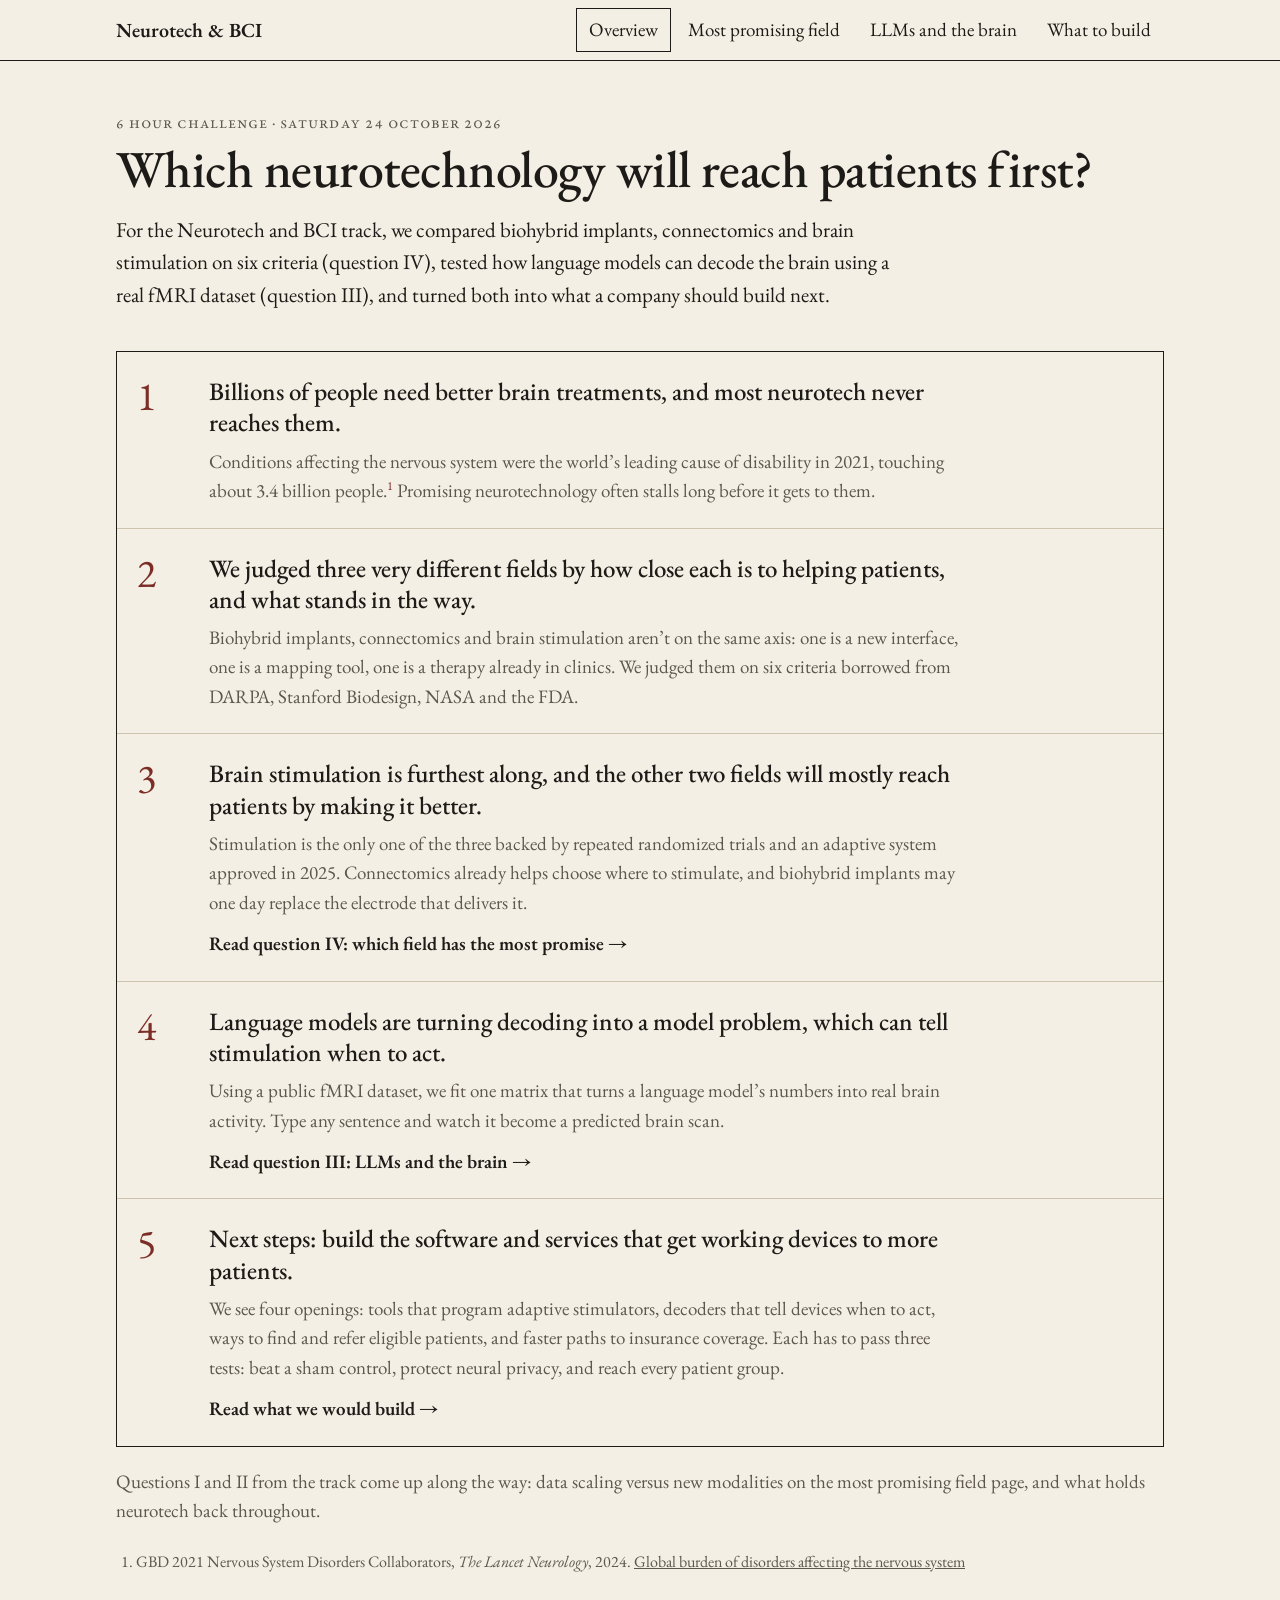
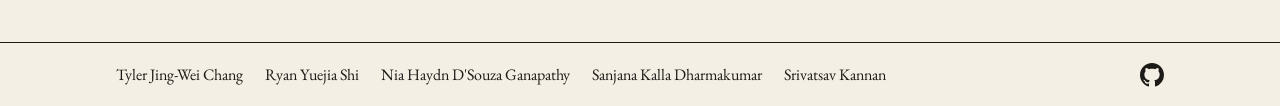
==== commit 3272cb88: "Restore page III after the index.html upload, keeping the new nav and overview" ====
--- a/index.html
+++ b/index.html
@@ -16,9 +16,8 @@
   --ink-2: #5d574c;
   --rule: #cdc3ae;
   --accent: #7b2d26;
-  --navy: #1f3d5a;
-  --brain: #e8dfcb;
-  --brain-edge: #a3967b;
+  --hot: #e8590c;
+  --cold: #1c7ed6;
 }
 * { box-sizing: border-box; }
 html, body { margin: 0; }
@@ -33,7 +32,7 @@
   flex-direction: column;
 }
 a { color: inherit; }
-.wrap { max-width: 1040px; margin: 0 auto; padding: 0 16px; width: 100%; }
+.wrap { max-width: 1080px; margin: 0 auto; padding: 0 16px; width: 100%; }
 .sc { font-variant: small-caps; letter-spacing: .06em; text-transform: lowercase; }
 
 .top { border-bottom: 1px solid var(--ink); }
@@ -48,11 +47,12 @@
 main { display: none; padding: 48px 0 64px; flex: 1; }
 main.on { display: block; }
 h1 { font-weight: 500; font-size: clamp(34px, 5.5vw, 52px); line-height: 1.08; letter-spacing: -0.01em; margin: 6px 0 16px; }
-h2 { font-weight: 500; font-size: 28px; margin: 0 0 16px; }
+h2 { font-weight: 500; font-size: 30px; margin: 0 0 8px; }
+h3 { font-weight: 500; font-size: 23px; margin: 0 0 6px; }
 .kicker { color: var(--ink-2); font-size: 17px; }
-.lede { font-size: 21px; max-width: 760px; margin: 0; }
-section { margin-top: 64px; }
-.prose { max-width: 760px; }
+.lede { font-size: 21px; max-width: 780px; margin: 0 0 12px; }
+section { margin-top: 72px; }
+.prose { max-width: 780px; }
 .prose p { margin: 0 0 16px; }
 
 /* overview */
@@ -60,33 +60,68 @@
 .q { padding: 28px 28px 24px; border-top: 5px solid var(--accent); display: flex; flex-direction: column; text-decoration: none; }
 .q + .q { border-left: 1px solid var(--ink); }
 .q .num { font-size: 40px; line-height: 1; color: var(--accent); }
-.q h3 { font-weight: 500; font-size: 25px; line-height: 1.25; margin: 14px 0 18px; }
+.q h3 { font-size: 25px; line-height: 1.25; margin: 14px 0 18px; }
 .q .shows { border-top: 1px solid var(--rule); padding-top: 14px; margin: auto 0 0; color: var(--ink-2); }
 .q .open { margin-top: 18px; font-weight: 600; }
 .q:hover h3 { text-decoration: underline; text-decoration-thickness: 1px; text-underline-offset: 4px; }
 .note { margin-top: 20px; color: var(--ink-2); }
 
-/* figure */
-.fig { border: 1px solid var(--ink); margin-top: 32px; }
-.fig-grid { display: grid; grid-template-columns: 220px 1fr 280px; }
-.fig-grid > div { padding: 18px; }
-.fig-grid > div + div { border-left: 1px solid var(--rule); }
-.lbl { font-size: 17px; margin-bottom: 10px; display: block; }
-.sentence { font-size: 22px; font-style: italic; line-height: 1.35; min-height: 150px; }
-.pager { display: flex; align-items: center; gap: 8px; margin-top: 16px; color: var(--ink-2); font-size: 16px; }
-button { font: inherit; cursor: pointer; color: var(--ink); background: transparent; border: 1px solid var(--ink); border-radius: 0; padding: 2px 12px; }
-button:hover { background: var(--paper-2); }
-svg { display: block; width: 100%; height: auto; }
-.maps { display: grid; gap: 10px; }
-.figcap { margin: 10px 0 0; font-size: 17px; color: var(--ink-2); }
-.maps .cap { display: flex; justify-content: space-between; font-size: 16px; color: var(--ink-2); }
-.readout { border-top: 1px solid var(--ink); padding: 16px 18px; display: grid; grid-template-columns: 220px 1fr; gap: 18px; }
-.readout ol { margin: 0; padding-left: 22px; }
-.readout li { margin-bottom: 2px; }
-.readout li.hit { font-weight: 600; }
-.readout p { margin: 0 0 6px; }
-
-/* results */
+/* demo */
+.demo { border: 1px solid var(--ink); margin-top: 28px; background: #f8f4ec; }
+.bar { display: flex; border-bottom: 1px solid var(--ink); }
+.bar input {
+  flex: 1; min-width: 0; font: inherit; font-size: 21px; padding: 14px 16px;
+  border: 0; background: transparent; color: var(--ink); border-radius: 0;
+}
+.bar input:focus { outline: 2px solid var(--accent); outline-offset: -2px; }
+button { font: inherit; cursor: pointer; color: var(--ink); background: transparent; border: 1px solid var(--ink); border-radius: 0; }
+.run { border: 0; border-left: 1px solid var(--ink); background: var(--ink); color: var(--paper); padding: 0 26px; font-weight: 600; }
+.run:disabled { opacity: .5; cursor: wait; }
+.chips { display: flex; flex-wrap: wrap; gap: 6px; padding: 12px 16px; border-bottom: 1px solid var(--ink); align-items: center; }
+.chips .sc { color: var(--ink-2); font-size: 16px; margin-right: 4px; }
+.chip { font-size: 16px; padding: 3px 10px; border-color: var(--rule); background: var(--paper); }
+.chip:hover, .chip.on { border-color: var(--ink); }
+.status { color: var(--ink-2); font-size: 16px; margin-left: auto; }
+
+.stage { padding: 4px 0 0; }
+.step { padding: 16px; border-bottom: 1px solid var(--rule); opacity: .45; transition: opacity .5s; }
+.step.on { opacity: 1; }
+.step:last-child { border-bottom: 0; }
+.lbl { display: flex; justify-content: space-between; align-items: baseline; gap: 12px; font-size: 17px; margin-bottom: 10px; }
+.lbl .n { color: var(--accent); margin-right: 6px; }
+.lbl .side { color: var(--ink-2); font-size: 16px; }
+.wordrow { display: flex; flex-wrap: wrap; gap: 6px; min-height: 42px; }
+.wordrow span { border: 1px dashed var(--rule); padding: 4px 10px; font-size: 20px; min-width: 56px; text-align: center; transition: border-color .3s, background .3s; }
+.wordrow span.in { border: 1px solid var(--ink); background: var(--paper); }
+.wordrow span.now { background: var(--ink); color: var(--paper); }
+.two { display: grid; grid-template-columns: 1fr 1fr; gap: 0; }
+.two > div + div { border-left: 1px solid var(--rule); padding-left: 16px; }
+.two > div:first-child { padding-right: 16px; }
+svg, canvas, img { display: block; max-width: 100%; }
+#lm { width: 100%; height: auto; }
+.brainbox { position: relative; width: 100%; max-width: 440px; margin: 0 auto; }
+.brainbox img { width: 100%; height: auto; }
+.brainbox canvas { position: absolute; inset: 0; width: 100%; height: 100%; }
+.glow { position: absolute; width: 22%; aspect-ratio: 1; transform: translate(-50%, -50%); border-radius: 50%; opacity: 0; transition: opacity .25s;
+  background: radial-gradient(circle, rgba(255,200,60,.95) 0%, rgba(232,89,12,.7) 35%, rgba(232,89,12,0) 70%); mix-blend-mode: multiply; pointer-events: none; }
+.glow.lit { opacity: 1; }
+
+.eq { display: grid; grid-template-columns: 0.8fr auto 1fr auto 1.9fr; column-gap: 14px; align-items: center; }
+.eq > .lbl { align-self: end; margin-bottom: 8px; }
+.eq .op { font-size: 34px; color: var(--ink-2); text-align: center; }
+.eq .sub { font-size: 16px; color: var(--ink-2); margin-top: 6px; text-align: center; }
+#emb, #wimg { width: 100%; height: auto; border: 1px solid var(--ink); image-rendering: pixelated; background: var(--paper); }
+.scans { display: grid; grid-template-columns: 1fr; gap: 8px; }
+.scans.both { grid-template-columns: 1fr 1fr; }
+.scans figure { margin: 0; }
+.scans figcaption { font-size: 16px; color: var(--ink-2); text-align: center; margin-top: 2px; }
+.scans .measured { display: none; }
+.scans.both .measured { display: block; }
+.legend { display: flex; align-items: center; justify-content: center; gap: 8px; font-size: 15px; color: var(--ink-2); margin-top: 8px; }
+.legend i { display: inline-block; width: 120px; height: 8px; background: linear-gradient(90deg, #b4f0fa, #5ac8e6, #1e64d2, #0a286e, #f4efe4, #780a0a, #dc3c14, #ffaa28, #ffeb78); }
+.verdict { padding: 14px 16px; margin: 0; border-top: 1px solid var(--ink); min-height: 56px; }
+
+/* grid used on What to build */
 .grid4 { display: grid; grid-template-columns: 1fr 1fr; border: 1px solid var(--ink); }
 .grid4 > div { padding: 20px 22px; }
 .grid4 > div:nth-child(2n) { border-left: 1px solid var(--rule); }
@@ -96,9 +131,17 @@
 .grid4 p { margin: 10px 0 0; }
 .grid4 svg { margin-top: 12px; max-height: 210px; }
 
-.files { display: flex; gap: 10px; flex-wrap: wrap; margin-top: 8px; }
-.files a { text-decoration: none; border: 1px solid var(--ink); padding: 6px 14px; }
-.files a:hover { background: var(--paper-2); }
+
+/* diagrams */
+.diagram { border: 1px solid var(--ink); margin-top: 20px; display: grid; grid-template-columns: 1fr 1.5fr; }
+.diagram > div { padding: 22px; }
+.diagram > div + div { border-left: 1px solid var(--rule); display: flex; align-items: center; }
+.diagram p { margin: 0 0 12px; }
+.diagram svg { width: 100%; height: auto; }
+.flow { stroke-dasharray: 5 6; animation: flow 1.2s linear infinite; }
+@keyframes flow { to { stroke-dashoffset: -22; } }
+@media (prefers-reduced-motion: reduce) { .flow { animation: none; } }
+
 .refs { padding-left: 20px; margin: 0; color: var(--ink-2); }
 .refs li { margin-bottom: 4px; }
 .pending { border: 1px solid var(--ink); padding: 40px 24px; margin-top: 32px; color: var(--ink-2); }
@@ -110,24 +153,24 @@
 footer .gh { display: flex; flex: none; }
 footer .gh svg { width: 24px; height: 24px; fill: var(--ink); }
 
-@media (max-width: 900px) {
-  .fig-grid { grid-template-columns: 1fr; }
-  .fig-grid > div + div { border-left: 0; border-top: 1px solid var(--rule); }
-  .sentence { min-height: 0; }
-  .readout { grid-template-columns: 1fr; gap: 6px; }
-  .maps { grid-template-columns: 1fr 1fr; }
+@media (max-width: 860px) {
+  .eq { grid-template-columns: 1fr; }
+  .eq > .lbl, .eq > div:empty { display: none; }
+  .eq .op { font-size: 26px; }
+  .diagram { grid-template-columns: 1fr; }
+  .diagram > div + div { border-left: 0; border-top: 1px solid var(--rule); }
 }
 @media (max-width: 720px) {
   body { font-size: 18px; }
   .qs { grid-template-columns: 1fr; }
   .q + .q { border-left: 0; }
-  .grid4 { grid-template-columns: 1fr; }
-  .grid4 > div:nth-child(2n) { border-left: 0; }
-  .grid4 > div:nth-child(n+2) { border-top: 1px solid var(--rule); }
+  .two { grid-template-columns: 1fr; }
+  .two > div + div { border-left: 0; padding-left: 0; border-top: 1px solid var(--rule); padding-top: 14px; margin-top: 14px; }
+  .two > div:first-child { padding-right: 0; }
+  .status { margin-left: 0; width: 100%; }
   nav a { padding: 6px 8px; }
   footer ul { column-gap: 14px; font-size: 14px; }
 }
-
 /* story structure */
 .beats { list-style: none; margin: 40px 0 0; padding: 0; border: 1px solid var(--ink); }
 .beats li { display: grid; grid-template-columns: 64px 1fr; gap: 8px; padding: 24px 28px 22px 20px; }
@@ -208,7 +251,7 @@
         <span class="num">4</span>
         <div>
           <h3>Language models are turning decoding into a model problem, which can tell stimulation when to act.</h3>
-          <p>Using a public fMRI dataset, we fit one matrix that turns GPT-2&rsquo;s numbers into real brain activity, then ran it backwards to decode what people were reading.</p>
+          <p>Using a public fMRI dataset, we fit one matrix that turns a language model&rsquo;s numbers into real brain activity. Type any sentence and watch it become a predicted brain scan.</p>
           <a class="go" href="#iii">Read question III: LLMs and the brain &rarr;</a>
         </div>
       </li>
@@ -230,82 +273,103 @@
 <main data-page="iii">
   <div class="wrap">
     <div class="kicker sc">Question III</div>
-    <p class="bridge">Where this fits: page IV argues brain stimulation is the channel to patients. This page shows how language models can tell it <i>when</i> to act, by reading meaning out of brain activity.</p>
-    <h1>The brain and GPT-2 organise sentences the same way</h1>
-    <p class="lede">Pereira et al. (2018) scanned people while they read 384 short sentences. We ran the same sentences through GPT-2 and fit one matrix that turns GPT-2's numbers into the activity measured in each person's language network, then tested it only on sentences it had not been trained on. Everything below is that real data and that real matrix.</p>
-
-    <div class="fig">
-      <div class="fig-grid">
-        <div>
-          <span class="lbl sc">What they read</span>
-          <div class="sentence" id="sentence"></div>
-          <div class="pager"><button id="prev" aria-label="Previous sentence">‹</button><span id="count"></span><button id="next" aria-label="Next sentence">›</button></div>
-        </div>
-        <div>
-          <span class="lbl sc">GPT-2's numbers × W</span>
-          <svg id="mult" viewBox="0 0 540 380" role="img" aria-label="GPT-2 vector multiplied by a slice of the real weight matrix"></svg>
-          <p class="figcap" id="multcap"></p>
-        </div>
-        <div>
-          <span class="lbl sc">Left hemisphere</span>
-          <div class="maps">
-            <div><div class="cap"><span>predicted</span></div><svg id="map-pred" viewBox="30 20 352 240"></svg></div>
-            <div><div class="cap"><span>measured</span><span id="patr"></span></div><svg id="map-act" viewBox="30 20 352 240"></svg></div>
+    <h1>From a sentence to a brain scan</h1>
+    <p class="lede">Language models and the brain represent sentences in almost the same way. Give a model a sentence and it turns it into 384 numbers. Multiply those numbers by one matrix, W, and you get the brain activity that sentence causes. That single link is why language models can help decode brains and help us study them.</p>
+    <p class="lede">We fit W on real fMRI scans from Pereira et al. (2018), where people read sentences in a scanner. Pick one of the sentences they read to compare W's scan with their real one, or type your own.</p>
+
+    <div class="demo">
+      <div class="bar">
+        <input id="text" type="text" placeholder="Type a sentence…" maxlength="140" aria-label="Sentence" autocomplete="off">
+        <button class="run" id="run">Run</button>
+      </div>
+      <div class="chips" id="chips"><span class="sc">read in the scanner</span><span class="status" id="status"></span></div>
+
+      <div class="stage">
+        <div class="step" id="s1">
+          <div class="lbl"><span><span class="n">1</span>The sentence</span></div>
+          <div class="wordrow" id="words"><span>&nbsp;</span><span>&nbsp;</span><span>&nbsp;</span><span>&nbsp;</span><span>&nbsp;</span><span>&nbsp;</span></div>
+        </div>
+        <div class="step" id="s2">
+          <div class="two">
+            <div>
+              <div class="lbl"><span><span class="n">2</span>Through the language model</span><span class="side">MiniLM, 6 layers</span></div>
+              <svg id="lm" viewBox="0 0 420 262" role="img" aria-label="Each word passing up through the model's six layers"></svg>
+            </div>
+            <div>
+              <div class="lbl"><span><span class="n">2</span>Through a brain</span><span class="side">reading, then language areas</span></div>
+              <div class="brainbox" id="reading">
+                <img src="brain_left.png" alt="Left side of a human brain">
+              </div>
+            </div>
           </div>
         </div>
+        <div class="step" id="s3">
+          <div class="eq">
+            <div class="lbl"><span><span class="n">3</span>The model's 384 numbers</span></div>
+            <div></div>
+            <div class="lbl"><span><i>W</i></span></div>
+            <div></div>
+            <div class="lbl"><span><span class="n">4</span>The brain scan</span><span class="side">left hemisphere</span></div>
+            <div><canvas id="emb" width="24" height="16"></canvas><div class="sub">the sentence, as the model sees it</div></div>
+            <div class="op">×</div>
+            <div><canvas id="wimg"></canvas><div class="sub" id="wsize">384 × 1,357</div><div class="sub">how much each number moves each spot in the brain</div></div>
+            <div class="op">=</div>
+            <div>
+              <div class="scans" id="scans">
+                <figure>
+                  <div class="brainbox"><img src="brain_left.png" alt=""><canvas id="scan-pred" width="466" height="378"></canvas></div>
+                  <figcaption>from <i>W</i></figcaption>
+                </figure>
+                <figure class="measured">
+                  <div class="brainbox"><img src="brain_left.png" alt=""><canvas id="scan-meas" width="466" height="378"></canvas></div>
+                  <figcaption>their real scan</figcaption>
+                </figure>
+              </div>
+              <div class="legend">less active <i></i> more active</div>
+            </div>
+          </div>
+        </div>
       </div>
-      <div class="readout">
-        <span class="lbl sc">Read back out</span>
-        <div>
-          <p id="rank"></p>
-          <ol id="guesses"></ol>
-        </div>
+      <p class="verdict" id="verdict">Pick a sentence above or type one, and each step will fill in.</p>
+    </div>
+
+    <section>
+      <h2>What it does for decoding and neuroscience</h2>
+      <p class="lede">Because one matrix links the two, a language model can stand in for the brain's language system. That helps in three ways.</p>
+
+      <div class="diagram">
+        <div>
+          <h3>Better decoding: run it backwards</h3>
+          <p>The demo goes from words to a brain scan. The same link works in reverse: a scan becomes a point in the model's space, and the model turns that point into words. This is how the best speech BCIs already work. A language model sits on top of the brain signal and turns noisy recordings into sentences, which is why decoding has improved so quickly and why it keeps improving as models and datasets get bigger.</p>
+        </div>
+        <div><svg id="d1" viewBox="0 0 560 250" role="img" aria-label="Words to embedding to brain scan, and back again"></svg></div>
       </div>
-    </div>
-
-    <section>
-      <h2>What the same matrix lets you do</h2>
-      <div class="grid4">
-        <div>
-          <span class="sc">Predict the brain</span>
-          <svg id="map-r" viewBox="30 20 352 240"></svg>
-          <p id="t-encode"></p>
-        </div>
-        <div>
-          <span class="sc">Decode a scan</span>
-          <svg id="bars" viewBox="0 0 400 200"></svg>
-          <p id="t-decode"></p>
-        </div>
-        <div>
-          <span class="sc">Run the experiment on the model first</span>
-          <svg id="scatter" viewBox="0 0 400 220"></svg>
-          <p id="t-insilico"></p>
-        </div>
-        <div>
-          <span class="sc">Compare two brains</span>
-          <div class="big" id="b2b"></div>
-          <p id="t-b2b"></p>
-        </div>
+
+      <div class="diagram">
+        <div>
+          <h3>Faster neuroscience: experiment on the model first</h3>
+          <p>A model brain is cheap, so you can try every idea on it and only bring people into a scanner for the few that matter. Tuckute et al. (2024) did exactly this: GPT chose sentences it predicted would switch the language network on or off, and new people in the scanner responded the way it said they would. Human brain studies are slow, expensive and often invasive, which is a big part of why neurotech takes so long to reach patients (question II). Screening on a model first cuts that down.</p>
+        </div>
+        <div><svg id="d2" viewBox="0 0 560 250" role="img" aria-label="Thousands of sentences screened by a model brain, a few tested in people"></svg></div>
+      </div>
+
+      <div class="diagram">
+        <div>
+          <h3>Communication: brain to brain</h3>
+          <p>Zada et al. (2024) recorded both people in real conversations and found the same embedding appearing in the speaker's brain just before a word and in the listener's brain just after it. So the model's space works as common ground between two people. For someone who can think a sentence but can't say it, their brain activity can be read into that space, a language model can say it out loud, and the other person hears it the normal way and answers.</p>
+        </div>
+        <div><svg id="d3" viewBox="0 0 560 270" role="img" aria-label="A loop from one person's brain through the model to speech, to the other person's brain and back"></svg></div>
       </div>
     </section>
 
     <section class="prose">
-      <h2>Why it matters</h2>
-      <p>The biggest practical change is in decoding. A brain-computer interface used to need weeks of recordings from each patient to train a decoder from scratch. With a language model on top as a prior, noisy brain signals get turned into sentences that make sense, and a decoder trained on other people can be adapted to someone new with about an hour of their data. Meta's Brain2Qwerty v2 decodes the sentences people type from MEG recordings, with no surgery, getting 61% of words right where earlier non-invasive methods got around 8%. The hard part is moving away from the electrode and towards the model and the data behind it.</p>
-      <p>It also works in the other direction. Fine-tuning speech models on fMRI from people listening to stories makes the models better at understanding meaning. Children learn language from roughly ten thousand times less text than an LLM is trained on, which says there are far more efficient ways to build these models than the ones we use now.</p>
-      <p>Because the model predicts the brain, you can try an experiment on the model before you try it on people, which is what the third panel above does with real data. MIT used the same idea to pick sentences that switched people's language network on and off, and confirmed it in the scanner. Meta describes TRIBE v2, a model built on Llama and trained on fMRI from more than 700 people, as a tool for in-silico neuroscience. Human brain experiments are slow, expensive and often invasive, and that is a large part of why neurotech takes so long to reach patients (question II), so being able to screen ideas on a model first matters.</p>
-      <p>Two people in a conversation share this space too. Zada et al. (2024) recorded both speakers and found that a word's embedding shows up in the speaker's brain just before they say it and in the listener's brain just after they hear it. A common reference between two brains is what you would need to bring someone with aphasia or ALS back into a conversation.</p>
-      <p>The same progress creates real risks. Stanford's inner speech decoder sometimes picked up words people were only thinking, such as numbers they were silently counting, and their fix was a mental password the decoder waits for before switching on. Brain-LLM alignment follows the model's training data, so a decoder built on an English model will work best for English speakers. And these models line up with the brain's language network rather than with thought as a whole, since meaning can be decoded from parts of the brain that have nothing to do with language.</p>
+      <h2>The risks</h2>
+      <p>Stanford's inner speech decoder sometimes picked up words people were only thinking, such as numbers they were silently counting, and their fix was a mental password the decoder waits for before it switches on. Brain-LLM alignment also follows the model's training data, so a decoder built on an English model works best for English speakers. And these models line up with the brain's language network rather than with thought as a whole.</p>
     </section>
 
     <section class="prose">
       <h2>How we did it</h2>
-      <p>The data is the 384-sentence experiment from Pereira et al. (2018), using the language-network voxels packaged by MIT's Brain-Score, from nine people. Each sentence went through GPT-2 small with the earlier sentences of its passage as context, and we averaged layer 8 over the sentence's words. W is a ridge regression from those 768 numbers to every voxel. Everything we report comes from five-fold cross-validation split by passage, so a test sentence never shares a passage with anything the model was trained on. The matrix shown is the one for participant 426, fit on all 384 sentences.</p>
-      <div class="files">
-        <a href="W.npy" download>W.npy (768 × 1,357)</a>
-        <a href="W.png">W as an image</a>
-        <a href="https://github.com/srivatsav-kannan/neurotech-six-hour/tree/main/analysis">Code</a>
-      </div>
+      <p>The scans are from the 384-sentence experiment in Pereira et al. (2018), using the language-network voxels packaged by MIT's Brain-Score, for participant 426. The model is MiniLM, which is small enough to run in your browser, so a typed sentence goes through exactly the same model W was fit on. W is a ridge regression from MiniLM's 384 numbers to each of the person's 1,357 voxels. The brain is the MNI152 template, and the order the areas light up in step 2 follows published findings. The code is on <a href="https://github.com/srivatsav-kannan/neurotech-six-hour/tree/main/analysis">GitHub</a>.</p>
     </section>
 
     <p class="bridge next">Next: if decoding is becoming a model and data problem, what should a company actually build? <a href="#build">Read what we would build &rarr;</a></p>
@@ -318,10 +382,8 @@
         <li>Goldstein et al. 2025, <i>Nature Human Behaviour</i>. <a href="https://research.google/blog/deciphering-language-processing-in-the-human-brain-through-llm-representations/">Summary</a></li>
         <li>Tuckute et al. 2024, <i>Nature Human Behaviour</i>. <a href="https://dspace.mit.edu/handle/1721.1/153265">Driving and suppressing the human language network</a></li>
         <li>Zada et al. 2024, <i>Neuron</i>. <a href="https://www.ncbi.nlm.nih.gov/pmc/articles/PMC10327051/">A shared linguistic space between brains</a></li>
-        <li>Tang &amp; Huth 2025, <i>Current Biology</i>. Semantic decoding across participants</li>
-        <li>Moussa, Klakow &amp; Toneva 2025, ICLR. <a href="https://arxiv.org/abs/2410.09230">Brain-tuning speech models</a></li>
         <li>Kunz, Willett et al. 2025, <i>Cell</i>. Inner speech decoding</li>
-        <li>Meta 2026. <a href="https://ai.meta.com/blog/brain2qwerty-brain-ai-human-communication/">Brain2Qwerty v2</a> and TRIBE v2</li>
+        <li>Meta 2026. <a href="https://ai.meta.com/blog/brain2qwerty-brain-ai-human-communication/">Brain2Qwerty v2</a></li>
         <li>Guo, Wu &amp; Yiu 2026. <a href="https://arxiv.org/abs/2605.23032">Brain-LLM alignment tracks training data</a></li>
       </ol>
     </section>
@@ -341,7 +403,6 @@
 <main data-page="build">
   <div class="wrap">
     <div class="kicker sc">What this means for the companies of tomorrow</div>
-    <p class="bridge">Where this fits: pages IV and III showed where neurotech&rsquo;s promise is and how it gets smarter. This page turns that into what a founder could build, and the tests they would have to pass.</p>
     <h1>The companies of tomorrow will win the last mile</h1>
     <p class="lede">Brain stimulation already works for many patients. Most of the value still left on the table sits between a working device and the people who never get it, or never get it tuned well. That gap is a software, data and access problem, and it is where we think new companies can win.</p>
 
@@ -431,8 +492,20 @@
 </footer>
 
 <script>
+(() => {
+  const route = () => {
+    const page = { '#iii': 'iii', '#iv': 'iv', '#build': 'build' }[location.hash] || 'home';
+    document.querySelectorAll('main').forEach(m => m.classList.toggle('on', m.dataset.page === page));
+    document.querySelectorAll('nav a').forEach(a => a.classList.toggle('on', a.dataset.to === page));
+    window.scrollTo(0, 0);
+  };
+  window.addEventListener('hashchange', route);
+  route();
+})();
+</script>
+<script type="module">
+const $ = id => document.getElementById(id);
 const NS = 'http://www.w3.org/2000/svg';
-const $ = id => document.getElementById(id);
 const el = (tag, attrs, parent) => {
   const n = document.createElementNS(NS, tag);
   for (const k in attrs) n.setAttribute(k, attrs[k]);
@@ -444,126 +517,313 @@
   n.textContent = s;
   return n;
 };
-
-const PAPER = [244, 239, 228], RED = [123, 45, 38], BLUE = [31, 61, 90];
-const mix = (a, b, t) => `rgb(${a.map((v, i) => Math.round(v + (b[i] - v) * t)).join(',')})`;
-const diverge = v => v >= 0 ? mix(PAPER, RED, Math.min(1, v)) : mix(PAPER, BLUE, Math.min(1, -v));
-const pct = x => Math.round(x * 100) + '%';
-const ordinal = n => n + ({ 1: 'st', 2: 'nd', 3: 'rd' }[n % 100 > 10 && n % 100 < 14 ? 0 : n % 10] || 'th');
-
-const CORTEX = 'M62 170 C40 130 60 70 120 52 C165 36 235 30 285 48 C335 64 372 100 372 145 C372 175 360 195 340 205 C315 214 290 212 270 214 C245 238 200 250 160 238 C135 230 118 215 112 200 C100 196 80 192 62 170 Z';
-
-// voxel grid (2 mm, anterior = high ap, superior = high si) onto the lateral outline
-const px = ap => 50 + (91 - ap) * 3.6;
-const py = si => 30 + (73 - si) * 3.24;
-
-function drawMap(svg, D, values, color) {
-  svg.innerHTML = '';
-  el('path', { d: CORTEX, fill: 'var(--brain)', stroke: 'var(--brain-edge)', 'stroke-width': 1.4 }, svg);
-  const idx = D.left.map((l, i) => i).filter(i => D.left[i]);
-  idx.sort((a, b) => Math.abs(values[a]) - Math.abs(values[b]));
-  for (const i of idx) {
-    el('rect', { x: px(D.ap[i]) - 2, y: py(D.si[i]) - 2, width: 4, height: 4, fill: color(values[i]) }, svg);
-  }
-}
-
-function drawMult(D, i) {
-  const svg = $('mult');
-  svg.innerHTML = '';
-  const C = 12, vx = 0, wx = 50, top = 30;
-  const rows = D.w_rows.length, cols = D.w_cols.length;
-  txt(svg, vx + 10, top - 10, 'GPT-2', { 'text-anchor': 'start', 'font-size': 20 });
-  txt(svg, wx + cols * C / 2, top - 10, 'W', { 'text-anchor': 'middle', 'font-style': 'italic', fill: '#7b2d26', 'font-size': 24 });
-  D.x[i].forEach((v, r) => el('rect', { x: vx + 0.5, y: top + r * C + 0.5, width: 20, height: C - 1, fill: diverge(v / 99 * 1.5) }, svg));
-  el('rect', { x: vx, y: top, width: 21, height: rows * C, fill: 'none', stroke: 'var(--ink)' }, svg);
-  txt(svg, vx + 35, top + rows * C / 2 + 7, '×', { 'font-size': 24, fill: '#1d1b18', 'text-anchor': 'middle' });
-  D.w_slice.forEach((row, r) => row.forEach((v, c) =>
-    el('rect', { x: wx + c * C + 0.5, y: top + r * C + 0.5, width: C - 1, height: C - 1, fill: diverge(v / 99 * 1.6) }, svg)));
-  el('rect', { x: wx, y: top, width: cols * C, height: rows * C, fill: 'none', stroke: 'var(--ink)' }, svg);
-  const oy = top + rows * C + 34;
-  txt(svg, wx + cols * C / 2, oy - 9, '=', { 'font-size': 24, fill: '#1d1b18', 'text-anchor': 'middle' });
-  D.w_cols.forEach((v, c) => el('rect', { x: wx + c * C + 0.5, y: oy + 0.5, width: C - 1, height: 20, fill: diverge(D.pred[i][v] / 99 * 1.5) }, svg));
-  el('rect', { x: wx, y: oy, width: cols * C, height: 21, fill: 'none', stroke: 'var(--ink)' }, svg);
-  txt(svg, wx + cols * C / 2, oy + 44, 'predicted activity', { 'font-size': 20, 'text-anchor': 'middle' });
-  $('multcap').textContent = `This is 24 of GPT-2's 768 numbers for the sentence, and the 24 × 40 corner of W that connects them to 40 of this person's ${D.w_shape[1].toLocaleString()} voxels. The full W is ${D.w_shape[0]} × ${D.w_shape[1].toLocaleString()}.`;
-}
-
-function showSentence(D, k) {
-  const i = D.show[k];
-  $('sentence').textContent = D.sentences[i];
-  $('count').textContent = `${k + 1} of ${D.show.length}`;
-  drawMult(D, i);
-  drawMap($('map-pred'), D, D.pred[i], v => diverge(v / 99 * 1.4));
-  drawMap($('map-act'), D, D.actual[i], v => diverge(v / 99 * 1.4));
-  $('patr').textContent = `r = ${D.pattern_r[i].toFixed(2)}`;
-  $('rank').textContent = `Reading the measured scans back into GPT-2's space and comparing against all ${D.n} sentences, the one they actually read comes ${ordinal(D.dec_rank[i] + 1)}. The closest three were:`;
-  const ol = $('guesses');
-  ol.innerHTML = '';
-  for (const j of D.dec_top[i]) {
-    const li = document.createElement('li');
-    li.textContent = D.sentences[j];
-    if (j === i) li.className = 'hit';
-    ol.appendChild(li);
-  }
-}
-
-function drawBars(D) {
-  const svg = $('bars');
-  const all = [...[...D.dec_pairwise_each].sort((a, b) => a - b).map(v => ({ v })), { v: D.dec_pairwise, all: true }];
-  const x0 = 46, w = 340, h = 150, top = 10;
-  const y = v => top + h - (v - 0.4) / 0.5 * h;
-  [0.5, 0.6, 0.7, 0.8, 0.9].forEach(t => {
-    el('line', { x1: x0, x2: x0 + w, y1: y(t), y2: y(t), stroke: t === 0.5 ? '#1d1b18' : '#cdc3ae', 'stroke-dasharray': t === 0.5 ? '3 3' : 'none' }, svg);
-    txt(svg, x0 - 6, y(t) + 5, t === 0.5 ? 'chance' : pct(t), { 'text-anchor': 'end', 'font-size': 13 });
-  });
-  const bw = w / all.length;
-  all.forEach((b, j) => el('rect', { x: x0 + j * bw + 4, y: y(b.v), width: bw - 8, height: y(0.4) - y(b.v), fill: b.all ? '#7b2d26' : '#1f3d5a', opacity: b.all ? 1 : 0.75 }, svg));
-  txt(svg, x0 + (w - bw) / 2, top + h + 22, 'each of the nine people', { 'text-anchor': 'middle', 'font-size': 14 });
-  txt(svg, x0 + w - bw / 2, top + h + 22, 'all nine', { 'text-anchor': 'middle', 'font-size': 14, fill: '#7b2d26' });
-}
-
-function drawScatter(D) {
-  const svg = $('scatter');
-  const P = D.insilico_pred, A = D.insilico_act;
-  const [p0, p1] = [Math.min(...P), Math.max(...P)], [a0, a1] = [Math.min(...A), Math.max(...A)];
-  const x0 = 34, w = 350, top = 8, h = 170;
-  const X = v => x0 + (v - p0) / (p1 - p0) * w, Y = v => top + h - (v - a0) / (a1 - a0) * h;
-  el('rect', { x: x0, y: top, width: w, height: h, fill: 'none', stroke: '#cdc3ae' }, svg);
-  P.forEach((p, i) => el('circle', { cx: X(p), cy: Y(A[i]), r: 2.4, fill: '#1f3d5a', opacity: 0.55 }, svg));
-  const mp = P.reduce((s, v) => s + v, 0) / P.length, ma = A.reduce((s, v) => s + v, 0) / A.length;
-  const b = P.reduce((s, v, i) => s + (v - mp) * (A[i] - ma), 0) / P.reduce((s, v) => s + (v - mp) ** 2, 0);
-  el('line', { x1: X(p0), y1: Y(ma + b * (p0 - mp)), x2: X(p1), y2: Y(ma + b * (p1 - mp)), stroke: '#7b2d26', 'stroke-width': 2 }, svg);
-  txt(svg, x0 + w / 2, top + h + 22, 'predicted response, before seeing the scans', { 'text-anchor': 'middle', 'font-size': 14 });
-  txt(svg, 14, top + h / 2, 'measured', { 'text-anchor': 'middle', 'font-size': 14, transform: `rotate(-90 14 ${top + h / 2})` });
-}
-
-fetch('data.json').then(r => r.json()).then(D => {
-  let k = Math.max(0, D.show.indexOf(D.sentences.findIndex(s => s.startsWith('The piano'))));
-  showSentence(D, k);
-  $('prev').onclick = () => { k = (k - 1 + D.show.length) % D.show.length; showSentence(D, k); };
-  $('next').onclick = () => { k = (k + 1) % D.show.length; showSentence(D, k); };
-
-  drawMap($('map-r'), D, D.r.map(v => v / 99 * 0.6), v => mix(PAPER, RED, Math.max(0, Math.min(1, v / 0.45))));
-  $('t-encode').textContent = `Each square is a voxel in this person's language network, darker where W predicts it better on sentences it never saw. The median correlation is ${D.r_main.toFixed(2)} for this person and ${D.r_mean.toFixed(2)} averaged over all nine.`;
-
-  drawBars(D);
-  $('t-decode').textContent = `Run the matrix the other way and a scan can be read back into GPT-2's space. Given one scan and two sentences, it picks the one the person was actually reading ${pct(D.dec_pairwise)} of the time using all nine people, against 50% for guessing.`;
-
-  drawScatter(D);
-  $('t-insilico').textContent = `The model predicted how strongly each of the ${D.n} sentences would drive the language network before it saw the held-out scans. Its predictions correlate at r = ${D.insilico_r.toFixed(2)} with what nine people's brains actually did.`;
-
-  $('b2b').textContent = pct(D.b2b_pairwise);
-  $('t-b2b').textContent = `We read two different people's scans into GPT-2's space and checked whether the same sentence lands in the same place for both. Matching one person's scan to the other's works ${pct(D.b2b_pairwise)} of the time against 50% for guessing, so the space is shared, though weakly at the resolution of fMRI.`;
+const sleep = ms => new Promise(r => setTimeout(r, ms));
+
+// fMRI-style colours: blue/cyan below average, red/orange/yellow above
+const HOT = [[120, 10, 10], [220, 60, 20], [255, 170, 40], [255, 235, 120]];
+const COLD = [[10, 40, 110], [30, 100, 210], [90, 200, 230], [180, 240, 250]];
+function ramp(stops, t) {
+  const x = (Math.max(0, Math.min(1, t)) || 0) * (stops.length - 1), i = Math.min(stops.length - 2, Math.floor(x)), f = x - i;
+  return stops[i].map((v, k) => Math.round(v + (stops[i + 1][k] - v) * f));
+}
+const colour = v => (v >= 0 ? ramp(HOT, v) : ramp(COLD, -v));
+
+const [M, B] = await Promise.all([fetch('model.json').then(r => r.json()), fetch('brain.json').then(r => r.json())]);
+const Wq = new Int8Array(await fetch('W.bin').then(r => r.arrayBuffer()));
+const NV = M.n_vox, ND = M.dims;
+const SD = M.sd.map(v => v || 1);
+$('wsize').textContent = `${ND} × ${NV.toLocaleString()} numbers`;
+
+// brain image coordinates for an MNI point (left hemisphere, front on the left)
+const toImg = (y, z) => [(B.ny - 1 - (y - B.y0) / B.step) * B.scale + B.scale / 2, (B.nz - 1 - (z - B.z0) / B.step) * B.scale + B.scale / 2];
+const LEFT = [...Array(NV).keys()].filter(i => M.x[i] < 0);
+
+function predict(emb) {
+  const xs = emb.map((v, d) => (v - M.mu[d]) / SD[d]);
+  const out = Float32Array.from(M.intercept);
+  for (let d = 0; d < ND; d++) {
+    const x = xs[d], row = d * NV;
+    if (!x) continue;
+    for (let v = 0; v < NV; v++) out[v] += x * Wq[row + v] * M.w_scale[v];
+  }
+  return out;
+}
+
+function paintScan(canvas, values) {
+  const ctx = canvas.getContext('2d');
+  ctx.clearRect(0, 0, canvas.width, canvas.height);
+  const mags = LEFT.map(i => Math.abs(values[i])).sort((a, b) => a - b);
+  const top = mags[Math.floor(mags.length * 0.97)] || 1;
+  const order = LEFT.slice().sort((a, b) => Math.abs(values[a]) - Math.abs(values[b]));
+  for (const i of order) {
+    const t = values[i] / top;
+    if (Math.abs(t) < 0.28) continue;
+    const [px, py] = toImg(M.y[i], M.z[i]);
+    const [r, g, b] = colour(t);
+    const rad = 6 + 6 * Math.min(1, Math.abs(t));
+    const grd = ctx.createRadialGradient(px, py, 0, px, py, rad);
+    grd.addColorStop(0, `rgba(${r},${g},${b},${0.85 * Math.min(1, Math.abs(t))})`);
+    grd.addColorStop(1, `rgba(${r},${g},${b},0)`);
+    ctx.fillStyle = grd;
+    ctx.beginPath(); ctx.arc(px, py, rad, 0, 7); ctx.fill();
+  }
+}
+
+function paintEmb(emb, frac = 1) {
+  const c = $('emb'), ctx = c.getContext('2d'), img = ctx.createImageData(24, 16);
+  const xs = emb.map((v, d) => (v - M.mu[d]) / SD[d]);
+  for (let d = 0; d < ND; d++) {
+    const show = (d * 7919 % ND) / ND < frac;
+    const [r, g, b] = show ? colour(xs[d] / 2.5) : [244, 239, 228];
+    img.data.set([r, g, b, 255], d * 4);
+  }
+  ctx.putImageData(img, 0, 0);
+}
+paintEmb(new Array(ND).fill(0).map((_, d) => M.mu[d]), 0);
+
+// W itself, every one of its numbers as a pixel
+(function paintW() {
+  const c = $('wimg');
+  c.width = NV; c.height = ND;
+  const ctx = c.getContext('2d'), img = ctx.createImageData(NV, ND);
+  for (let d = 0; d < ND; d++) for (let v = 0; v < NV; v++) {
+    const [r, g, b] = colour(Wq[d * NV + v] / 90);
+    img.data.set([r, g, b, 255], (d * NV + v) * 4);
+  }
+  ctx.putImageData(img, 0, 0);
+})();
+
+// the reading brain: areas that light up in turn, from published findings
+const AREAS = [[-88, 2], [-52, 6], [-8, -22], [22, 12]];
+const glows = AREAS.map(([y, z]) => {
+  const [px, py] = toImg(y, z);
+  const g = document.createElement('div');
+  g.className = 'glow';
+  g.style.left = (px / B.w * 100) + '%';
+  g.style.top = (py / B.h * 100) + '%';
+  $('reading').appendChild(g);
+  return g;
 });
 
-function route() {
-  const page = { '#iii': 'iii', '#iv': 'iv', '#build': 'build' }[location.hash] || 'home';
-  document.querySelectorAll('main').forEach(m => m.classList.toggle('on', m.dataset.page === page));
-  document.querySelectorAll('nav a').forEach(a => a.classList.toggle('on', a.dataset.to === page));
-  window.scrollTo(0, 0);
-}
-window.addEventListener('hashchange', route);
-route();
+// the language model skeleton: words along the bottom, six layers above
+const lm = $('lm');
+function drawLM(words) {
+  lm.innerHTML = '';
+  const n = Math.max(words.length, 6), x0 = 54, w = 360, cw = w / n;
+  for (let l = 0; l < 6; l++) txt(lm, 0, 182 - l * 28 + 13, `layer ${l + 1}`, { 'font-size': 13 });
+  const cells = [];
+  for (let k = 0; k < n; k++) {
+    const col = [];
+    for (let l = 0; l < 6; l++) col.push(el('rect', { x: x0 + k * cw + 2, y: 182 - l * 28, width: cw - 4, height: 20, fill: '#e8590c', opacity: 0.08 }, lm));
+    cells.push(col);
+    if (words[k]) {
+      const cx = x0 + k * cw + cw / 2;
+      txt(lm, cx, 220, words[k].length > 12 ? words[k].slice(0, 11) + '…' : words[k], { 'text-anchor': 'end', 'font-size': 13, fill: '#1d1b18', transform: `rotate(-38 ${cx} 220)` });
+    }
+  }
+  el('line', { x1: x0, x2: x0 + w, y1: 206, y2: 206, stroke: '#cdc3ae' }, lm);
+  return cells;
+}
+let lmCells = drawLM([]);
+
+// ---------- the run ----------
+let runId = 0;
+async function run(text, example) {
+  const id = ++runId;
+  const alive = () => id === runId;
+  const words = text.trim().split(/\s+/).filter(Boolean);
+  if (!words.length) return;
+
+  let emb = example ? example.emb : null;
+  if (!emb) {
+    $('run').disabled = true;
+    const ex = await getExtractor();
+    if (!ex || !alive()) { $('run').disabled = false; return; }
+    emb = Array.from((await ex(text, { pooling: 'mean', normalize: true })).data);
+    $('run').disabled = false;
+  }
+  const pred = predict(emb);
+
+  // reset to skeleton
+  ['s1', 's2', 's3'].forEach(s => $(s).classList.remove('on'));
+  $('scans').classList.toggle('both', !!example);
+  $('scan-pred').getContext('2d').clearRect(0, 0, 466, 378);
+  $('scan-meas').getContext('2d').clearRect(0, 0, 466, 378);
+  $('scan-pred').style.opacity = 0; $('scan-meas').style.opacity = 0;
+  $('wimg').style.opacity = 0.25;
+  paintEmb(emb, 0);
+  $('verdict').textContent = 'Running…';
+
+  // 1. the words
+  $('s1').classList.add('on');
+  const row = $('words');
+  row.innerHTML = '';
+  const spans = words.map(w => { const s = document.createElement('span'); s.textContent = w; row.appendChild(s); return s; });
+  for (const s of spans) { if (!alive()) return; s.classList.add('in'); await sleep(90); }
+
+  // 2. both at once, word by word
+  $('s2').classList.add('on');
+  lmCells = drawLM(words);
+  const per = Math.min(520, 4200 / words.length);
+  for (let k = 0; k < words.length; k++) {
+    if (!alive()) return;
+    spans.forEach((s, j) => s.classList.toggle('now', j === k));
+    lmCells[k].forEach((c, l) => setTimeout(() => { c.setAttribute('opacity', 1); setTimeout(() => c.setAttribute('opacity', 0.45), 260); }, l * per / 8));
+    glows.forEach((g, a) => setTimeout(() => { g.classList.add('lit'); setTimeout(() => g.classList.remove('lit'), per * 0.7); }, a * per / 5));
+    await sleep(per);
+  }
+  spans.forEach(s => s.classList.remove('now'));
+  await sleep(300);
+
+  // 3. the embedding fills in, W appears, the scan comes out
+  if (!alive()) return;
+  $('s3').classList.add('on');
+  for (let f = 0; f <= 1.001; f += 0.1) { if (!alive()) return; paintEmb(emb, f); await sleep(50); }
+  $('wimg').style.transition = 'opacity .6s'; $('wimg').style.opacity = 1;
+  await sleep(600);
+  paintScan($('scan-pred'), pred);
+  $('scan-pred').style.transition = 'opacity .9s'; $('scan-pred').style.opacity = 1;
+  if (example) {
+    await sleep(700);
+    paintScan($('scan-meas'), Float32Array.from(example.measured, v => v / 127 * 3));
+    $('scan-meas').style.transition = 'opacity .9s'; $('scan-meas').style.opacity = 1;
+    $('verdict').textContent = `Participant ${M.subject} read this sentence in the scanner. The left scan is the model's numbers multiplied by W, and the right one is what their brain actually did.`;
+  } else {
+    $('verdict').textContent = `Nobody has read this sentence in a scanner, so there is only W's scan: what participant ${M.subject}'s language network should do while reading it.`;
+  }
+}
+
+// MiniLM in the browser, loaded the first time someone types
+let extractor = null;
+async function getExtractor() {
+  if (extractor) return extractor;
+  $('status').textContent = 'loading the language model (about 23 MB)…';
+  try {
+    const { pipeline, env } = await import('https://cdn.jsdelivr.net/npm/@xenova/transformers@2.17.2');
+    env.allowLocalModels = false;
+    extractor = await pipeline('feature-extraction', 'Xenova/all-MiniLM-L6-v2');
+    $('status').textContent = '';
+  } catch (e) {
+    console.error(e);
+    $('status').textContent = "the language model couldn't load here, so only the examples work";
+  }
+  return extractor;
+}
+
+const chips = [];
+M.examples.forEach(ex => {
+  const b = document.createElement('button');
+  b.className = 'chip';
+  b.textContent = ex.text.split(' ').slice(0, 4).join(' ') + '…';
+  b.title = ex.text;
+  b.onclick = () => {
+    chips.forEach(c => c.classList.toggle('on', c === b));
+    $('text').value = ex.text;
+    run(ex.text, ex);
+  };
+  chips.push(b);
+  $('chips').insertBefore(b, $('status'));
+});
+const go = () => {
+  const t = $('text').value.trim();
+  const ex = M.examples.find(e => e.text === t);
+  chips.forEach((c, i) => c.classList.toggle('on', M.examples[i] === ex));
+  run(t, ex);
+};
+$('run').onclick = go;
+$('text').addEventListener('keydown', e => { if (e.key === 'Enter') go(); });
+$('text').addEventListener('focus', () => getExtractor(), { once: true });
+
+// ---------- diagrams ----------
+const scanURL = (() => {
+  const c = document.createElement('canvas'); c.width = 466; c.height = 378;
+  paintScan(c, Float32Array.from(M.examples[0].measured, v => v / 127 * 3));
+  return c.toDataURL();
+})();
+function brainAt(svg, x, y, w, withScan, flip = false) {
+  const h = w * B.h / B.w;
+  const g = el('g', flip ? { transform: `translate(${2 * x + w} 0) scale(-1 1)` } : {}, svg);
+  el('image', { href: 'brain_left.png', x, y, width: w, height: h }, g);
+  if (withScan) el('image', { href: scanURL, x, y, width: w, height: h }, g);
+}
+function modelAt(svg, x, y, w, h) {
+  for (let l = 0; l < 5; l++) el('rect', { x, y: y + l * (h / 5), width: w, height: h / 5 - 3, fill: '#e8590c', opacity: 0.25 + l * 0.12 }, svg);
+}
+function stripAt(svg, x, y, w, h, seed = 1) {
+  const n = 16;
+  for (let i = 0; i < n; i++) {
+    const v = Math.sin(i * 12.9898 * seed) * 1.6;
+    const [r, g, b] = colour(Math.max(-1, Math.min(1, v)));
+    el('rect', { x: x + i * w / n, y, width: w / n, height: h, fill: `rgb(${r},${g},${b})` }, svg);
+  }
+  el('rect', { x, y, width: w, height: h, fill: 'none', stroke: '#1d1b18' }, svg);
+}
+const arrow = (svg, x1, y1, x2, y2, color = '#1d1b18', flow = true) => {
+  const id = 'a' + Math.random().toString(36).slice(2, 7);
+  const m = el('marker', { id, viewBox: '0 0 10 10', refX: 9, refY: 5, markerWidth: 7, markerHeight: 7, orient: 'auto-start-reverse' }, svg);
+  el('path', { d: 'M0 0 L10 5 L0 10 Z', fill: color }, m);
+  el('line', { x1, y1, x2, y2, stroke: color, 'stroke-width': 1.6, 'marker-end': `url(#${id})`, class: flow ? 'flow' : '' }, svg);
+};
+
+(function d1() {
+  const s = $('d1');
+  txt(s, 10, 74, '“piano”', { 'font-size': 22, fill: '#1d1b18', 'font-style': 'italic' });
+  arrow(s, 82, 68, 112, 68);
+  modelAt(s, 118, 30, 70, 80);
+  txt(s, 153, 128, 'language model', { 'text-anchor': 'middle', 'font-size': 17 });
+  arrow(s, 194, 68, 224, 68);
+  stripAt(s, 230, 58, 96, 20, 1.3);
+  txt(s, 278, 100, 'embedding', { 'text-anchor': 'middle', 'font-size': 17 });
+  txt(s, 346, 75, '× W', { 'text-anchor': 'middle', 'font-size': 20, fill: '#7b2d26', 'font-style': 'italic' });
+  arrow(s, 366, 68, 392, 68);
+  brainAt(s, 396, 6, 160, true);
+  txt(s, 476, 146, 'brain scan', { 'text-anchor': 'middle', 'font-size': 17 });
+  arrow(s, 470, 178, 110, 178, '#7b2d26');
+  txt(s, 290, 204, 'backwards: scan → embedding → words', { 'text-anchor': 'middle', 'font-size': 17, fill: '#7b2d26' });
+  txt(s, 290, 228, 'this is decoding', { 'text-anchor': 'middle', 'font-size': 17 });
+})();
+
+(function d2() {
+  const s = $('d2');
+  for (let i = 0; i < 14; i++) el('line', { x1: 10, x2: 10 + 60 + (i * 37 % 30), y1: 40 + i * 9, y2: 40 + i * 9, stroke: '#5d574c', 'stroke-width': 2, opacity: 0.55 }, s);
+  txt(s, 50, 186, '10,000 sentences', { 'text-anchor': 'middle', 'font-size': 17 });
+  arrow(s, 112, 100, 140, 100);
+  modelAt(s, 146, 58, 46, 64);
+  brainAt(s, 196, 52, 90, false);
+  txt(s, 218, 186, 'LLM + W', { 'text-anchor': 'middle', 'font-size': 17 });
+  arrow(s, 292, 100, 320, 100);
+  for (let i = 0; i < 6; i++) el('rect', { x: 326, y: 52 + i * 16, width: 70 - i * 9, height: 10, fill: i < 2 ? '#e8590c' : '#cdc3ae' }, s);
+  txt(s, 362, 186, 'ranked by the', { 'text-anchor': 'middle', 'font-size': 17 });
+  txt(s, 362, 205, 'model brain', { 'text-anchor': 'middle', 'font-size': 17 });
+  arrow(s, 404, 100, 432, 100);
+  [0, 1, 2].forEach(i => { el('circle', { cx: 452 + i * 30, cy: 86, r: 9, fill: 'none', stroke: '#1d1b18', 'stroke-width': 1.4 }, s); el('path', { d: `M${438 + i * 30} 118 Q${452 + i * 30} 96 ${466 + i * 30} 118`, fill: 'none', stroke: '#1d1b18', 'stroke-width': 1.4 }, s); });
+  txt(s, 482, 150, 'top 10 tested', { 'text-anchor': 'middle', 'font-size': 17 });
+  txt(s, 482, 169, 'in people', { 'text-anchor': 'middle', 'font-size': 17 });
+  el('path', { d: 'M482 210 Q300 250 218 210', fill: 'none', stroke: '#7b2d26', 'stroke-width': 1.6, class: 'flow' }, s);
+  txt(s, 350, 244, 'results update W', { 'text-anchor': 'middle', 'font-size': 17, fill: '#7b2d26' });
+})();
+
+(function d3() {
+  const s = $('d3');
+  brainAt(s, 10, 70, 120, true);
+  txt(s, 70, 186, 'can think it,', { 'text-anchor': 'middle', 'font-size': 17 });
+  txt(s, 70, 203, "can't say it", { 'text-anchor': 'middle', 'font-size': 17 });
+  brainAt(s, 430, 70, 120, true, true);
+  txt(s, 490, 186, 'hears it, answers', { 'text-anchor': 'middle', 'font-size': 17 });
+  // shared space in the middle
+  for (let i = 0; i < 40; i++) {
+    const a = i * 2.39996, r = 8 + Math.sqrt(i) * 7;
+    el('circle', { cx: 280 + Math.cos(a) * r, cy: 120 + Math.sin(a) * r * 0.7, r: 2.6, fill: i === 7 ? '#e8590c' : '#5d574c', opacity: i === 7 ? 1 : 0.45 }, s);
+  }
+  txt(s, 280, 192, 'the shared embedding space', { 'text-anchor': 'middle', 'font-size': 17 });
+  el('path', { d: 'M120 92 Q190 40 248 96', fill: 'none', stroke: '#1d1b18', 'stroke-width': 1.6, class: 'flow' }, s);
+  txt(s, 172, 44, 'decoded', { 'text-anchor': 'middle', 'font-size': 17 });
+  el('path', { d: 'M312 96 Q380 40 440 92', fill: 'none', stroke: '#1d1b18', 'stroke-width': 1.6, class: 'flow' }, s);
+  txt(s, 388, 44, 'said aloud, heard', { 'text-anchor': 'middle', 'font-size': 17 });
+  el('path', { d: 'M440 160 Q380 250 280 236 Q180 250 120 160', fill: 'none', stroke: '#7b2d26', 'stroke-width': 1.6, class: 'flow' }, s);
+  txt(s, 280, 262, 'the reply comes back out loud', { 'text-anchor': 'middle', 'font-size': 17, fill: '#7b2d26' });
+})();
+
 </script>
 <script src="iv.js"></script>
 </body>
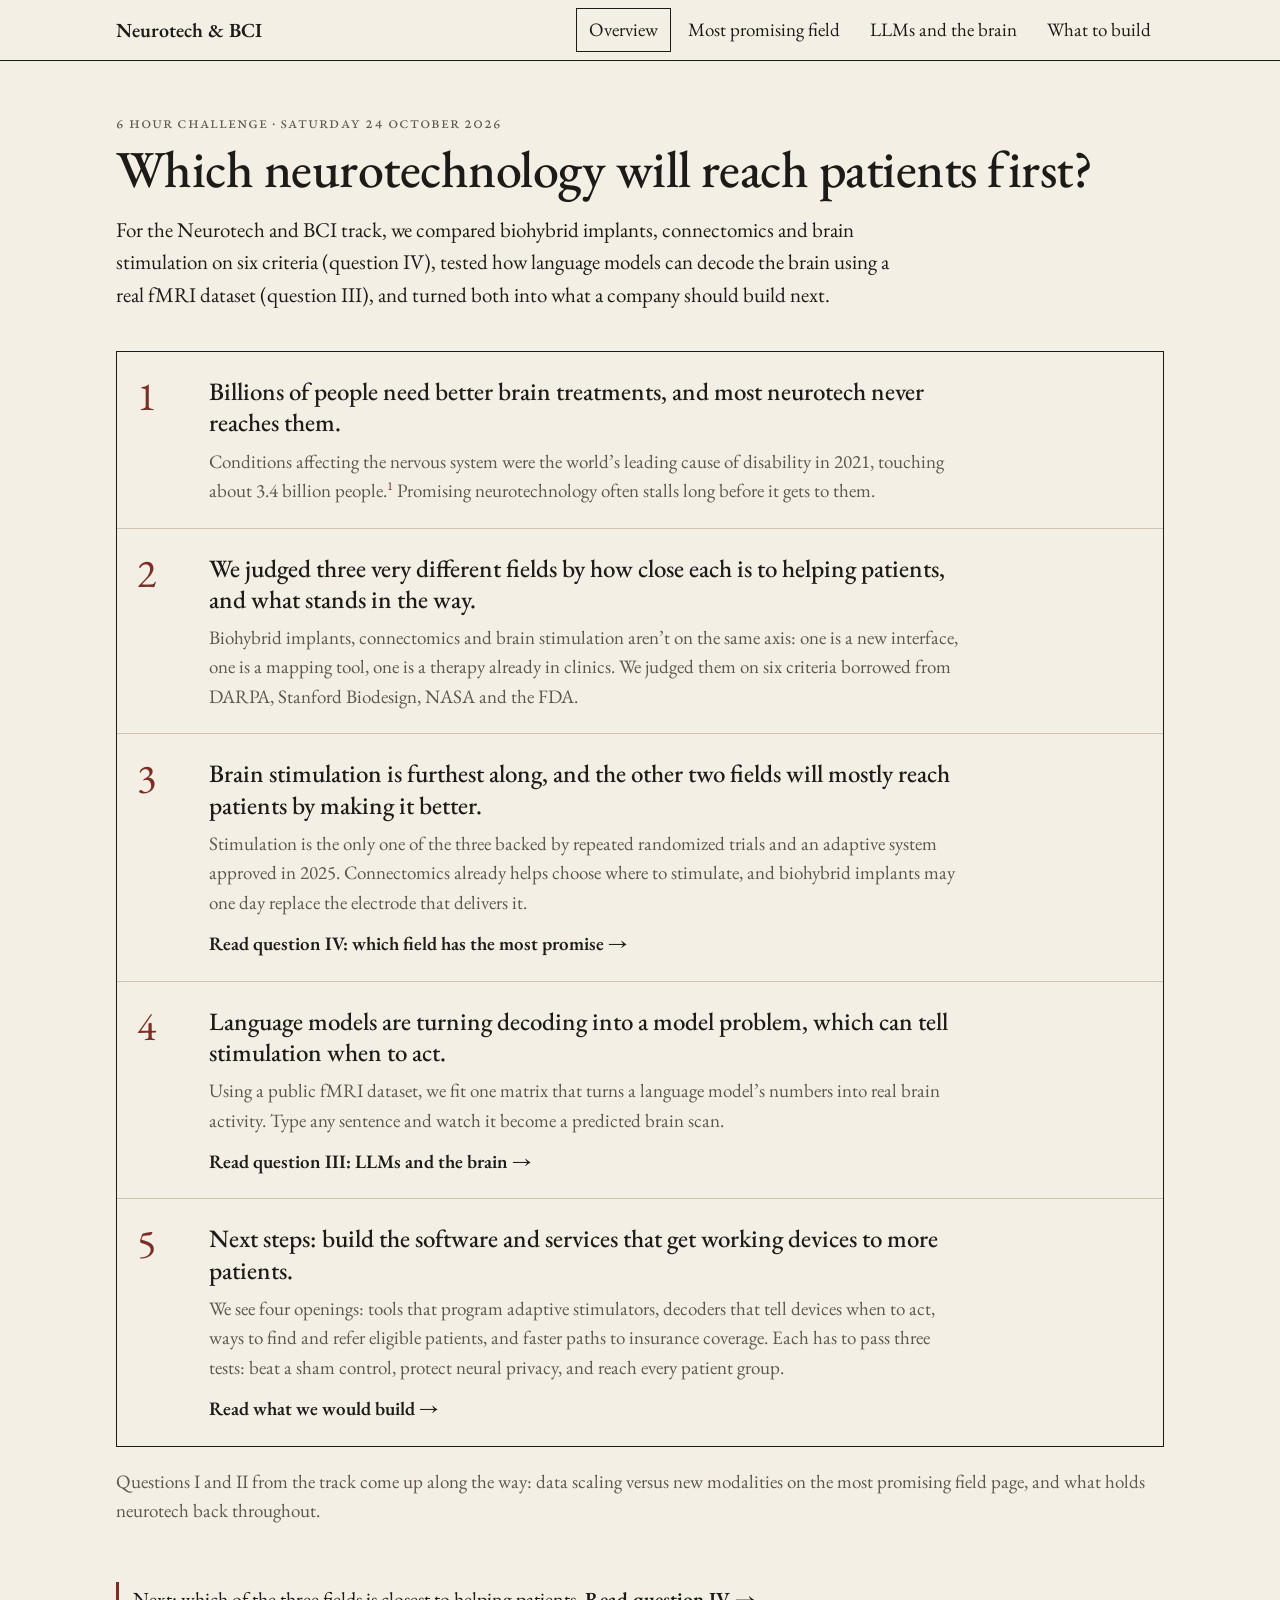
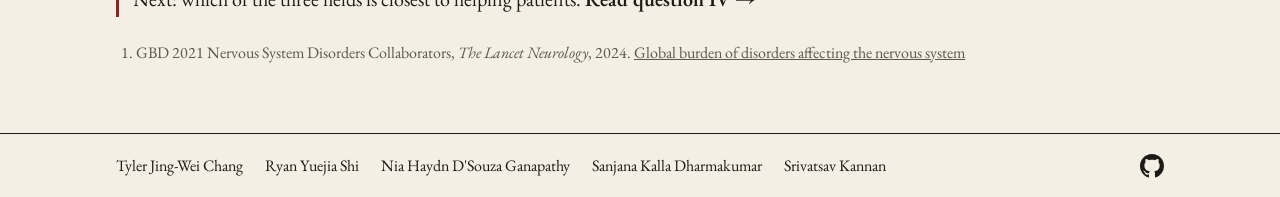
==== commit 790c354e: "Show question III at the top and put the next-page link before sources on every page" ====
--- a/index.html
+++ b/index.html
@@ -54,6 +54,7 @@
 section { margin-top: 72px; }
 .prose { max-width: 780px; }
 .prose p { margin: 0 0 16px; }
+.prose b { font-weight: 600; }
 
 /* overview */
 .qs { display: grid; grid-template-columns: 1fr 1fr; margin-top: 40px; border: 1px solid var(--ink); }
@@ -266,6 +267,7 @@
     </ol>
 
     <p class="note">Questions I and II from the track come up along the way: data scaling versus new modalities on the most promising field page, and what holds neurotech back throughout.</p>
+    <p class="bridge next">Next: which of the three fields is closest to helping patients. <a href="#iv">Read question IV &rarr;</a></p>
     <ol class="refs" style="margin-top:24px;font-size:16px"><li>GBD 2021 Nervous System Disorders Collaborators, <i>The Lancet Neurology</i>, 2024. <a href="https://www.thelancet.com/journals/laneur/article/PIIS1474-4422(24)00038-3/fulltext">Global burden of disorders affecting the nervous system</a></li></ol>
   </div>
 </main>
@@ -273,6 +275,7 @@
 <main data-page="iii">
   <div class="wrap">
     <div class="kicker sc">Question III</div>
+    <p class="question">Emerging work shows parts of the brain map linearly to LLM activations. How can LLMs improve neural decoding and our understanding of the brain?</p>
     <h1>From a sentence to a brain scan</h1>
     <p class="lede">Language models and the brain represent sentences in almost the same way. Give a model a sentence and it turns it into 384 numbers. Multiply those numbers by one matrix, W, and you get the brain activity that sentence causes. That single link is why language models can help decode brains and help us study them.</p>
     <p class="lede">We fit W on real fMRI scans from Pereira et al. (2018), where people read sentences in a scanner. Pick one of the sentences they read to compare W's scan with their real one, or type your own.</p>
@@ -364,7 +367,10 @@
 
     <section class="prose">
       <h2>The risks</h2>
-      <p>Stanford's inner speech decoder sometimes picked up words people were only thinking, such as numbers they were silently counting, and their fix was a mental password the decoder waits for before it switches on. Brain-LLM alignment also follows the model's training data, so a decoder built on an English model works best for English speakers. And these models line up with the brain's language network rather than with thought as a whole.</p>
+      <p><b>Thoughts can leak.</b> Stanford's inner speech decoder sometimes picked up words people were only thinking, such as numbers they were silently counting. Their fix was a mental password the decoder waits for before it switches on, which is close to the first privacy feature ever built for thoughts. Decoders are also starting to transfer between people, so less of your own data is needed to read you. Colorado and California now treat neural data as sensitive and Chile has written neural rights into its constitution, but most places have no rules at all.</p>
+      <p><b>The same tool can steer people.</b> If a model can pick the sentences that most strongly drive someone's language network, that is useful for science, and it is also exactly what an ad or a feed would want to optimise for. Feeds tuned for engagement already cause problems, and feeds tuned against measured brain responses would go a step further.</p>
+      <p><b>It works better for some people than others.</b> How well a model lines up with the brain follows its training data. An English-trained model fits English speakers' brains best and a Chinese-trained one fits Chinese speakers best, so a decoder built on an English model will work worse for everyone else. Which languages a model learned from becomes a question of who gets a medical device that works.</p>
+      <p><b>It is easy to overclaim.</b> Some early results that made models look brain-like turned out to come from simple things like sentence length and position in a passage (Feghhi et al., 2024), and some papers put brain labels on model outputs without using any brain data. These models also line up with the brain's language network rather than with thought as a whole: meaning can be decoded from parts of the brain that have nothing to do with language (Horikawa, 2025).</p>
     </section>
 
     <section class="prose">
@@ -385,6 +391,8 @@
         <li>Kunz, Willett et al. 2025, <i>Cell</i>. Inner speech decoding</li>
         <li>Meta 2026. <a href="https://ai.meta.com/blog/brain2qwerty-brain-ai-human-communication/">Brain2Qwerty v2</a></li>
         <li>Guo, Wu &amp; Yiu 2026. <a href="https://arxiv.org/abs/2605.23032">Brain-LLM alignment tracks training data</a></li>
+        <li>Feghhi et al. 2024. <a href="https://arxiv.org/abs/2406.01538">What are large language models mapping to in the brain?</a></li>
+        <li>Horikawa 2025, <i>Science Advances</i>. Mind captioning: evolving descriptive text of mental content from human brain activity</li>
       </ol>
     </section>
   </div>
@@ -397,6 +405,7 @@
     <!-- Page IV is built by iv.js from iv-content.json. Edit the JSON to change text, ratings or sources. -->
     <div id="iv-root"><div class="pending">Loading page IV…</div></div>
     <p class="bridge next">Next: stimulation needs to know when to act. <a href="#iii">See how language models are making brain decoding a model problem &rarr;</a></p>
+    <div id="iv-sources"></div>
   </div>
 </main>
 
@@ -448,8 +457,9 @@
     <section class="prose">
       <h2>Where this leaves us</h2>
       <p>Billions of people need better brain treatments. The technology to help many of them already exists, and the next decade&rsquo;s best companies will be the ones that get it tuned, timed, paid for and delivered, while proving every claim against a sham.</p>
-      <p><a href="#">Back to the overview</a> · <a href="#iv">Question IV</a> · <a href="#iii">Question III</a></p>
     </section>
+
+    <p class="bridge next">Back to the start. <a href="#">Read the overview &rarr;</a></p>
 
     <section>
       <h2>Sources</h2>
--- a/iv.css
+++ b/iv.css
@@ -156,3 +156,5 @@
 .iv-weights th, .iv-weights td { text-align: center; font-size: 15px; color: var(--ink-2); padding: 4px 6px; border-bottom: 1px solid var(--ink); }
 .iv-weights th { text-align: left; padding-left: 12px; }
 .iv-weights td.changed { color: var(--accent); font-weight: 600; }
+.iv-score .iv-weights th, .iv-score .iv-weights td { font-size: 15px; color: var(--ink-2); font-weight: 400; padding-top: 2px; padding-bottom: 6px; text-align: center; }
+.iv-score .iv-weights th { text-align: left; }
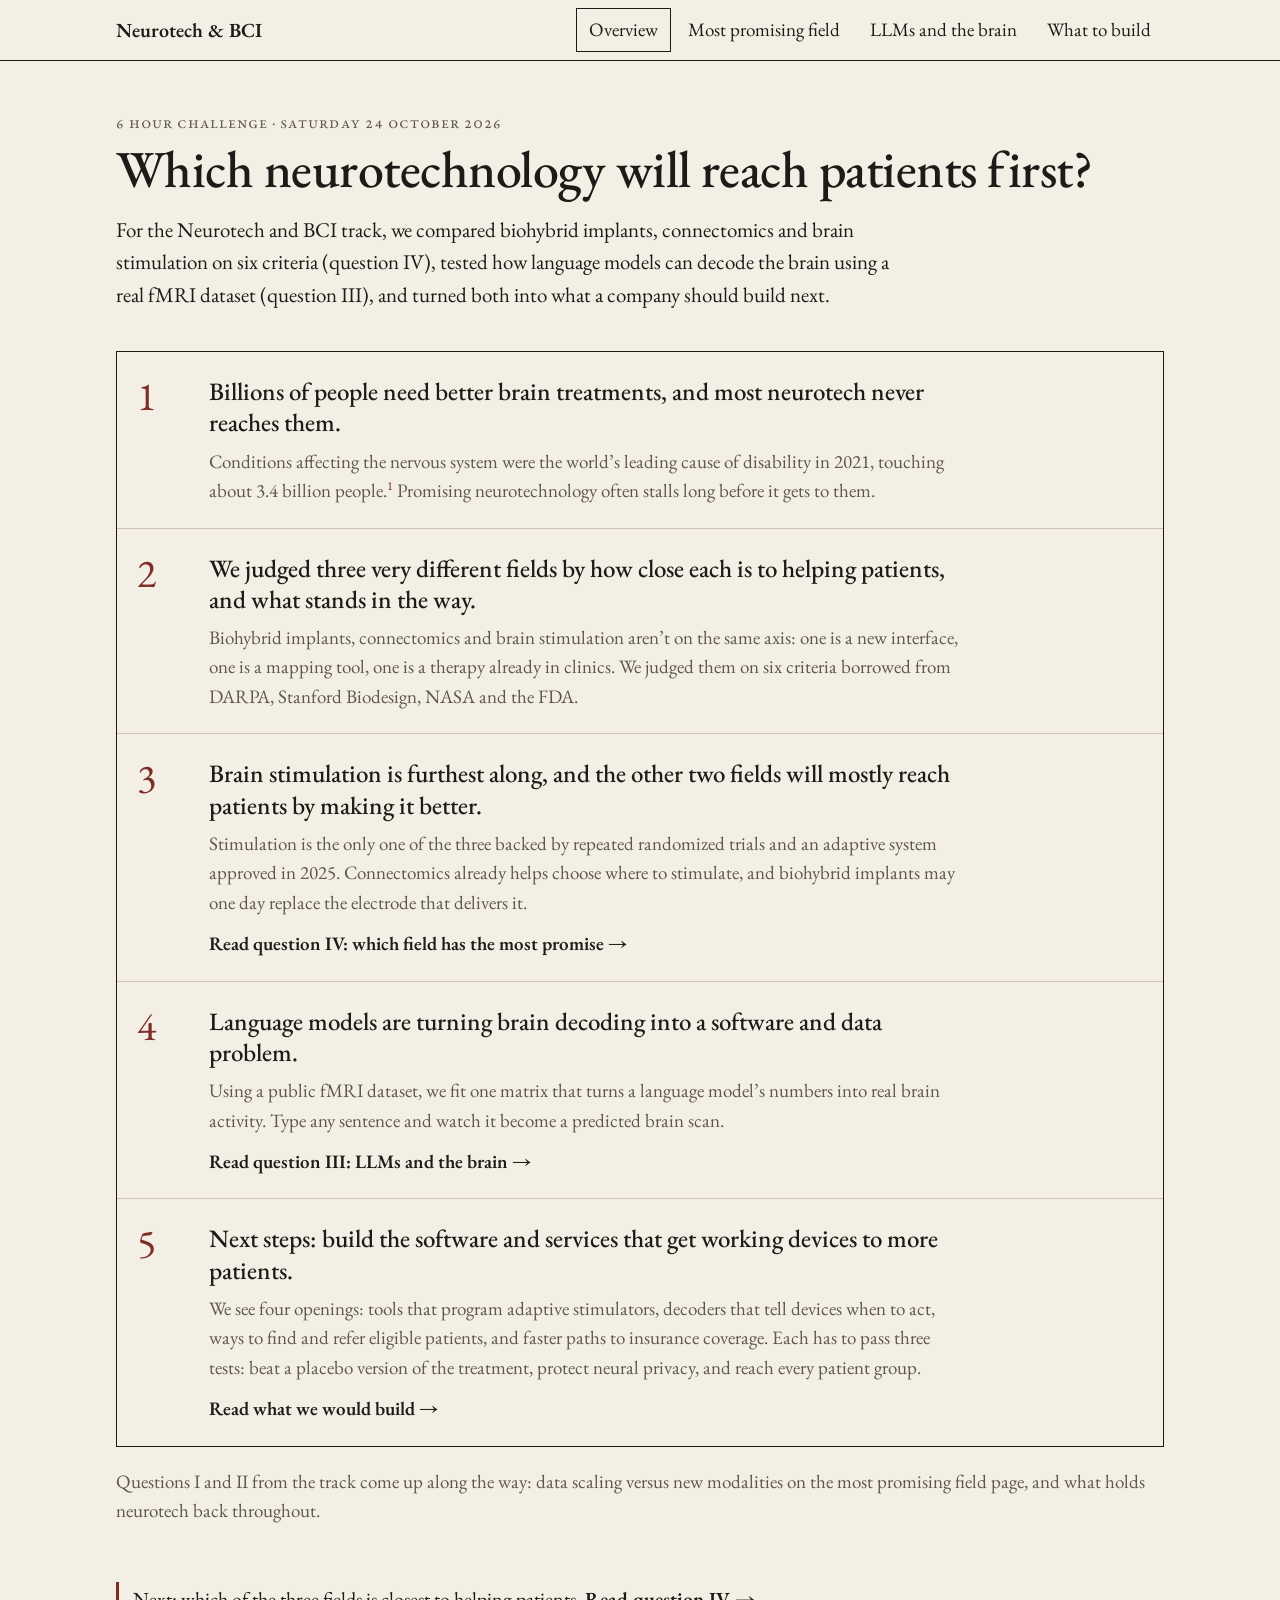
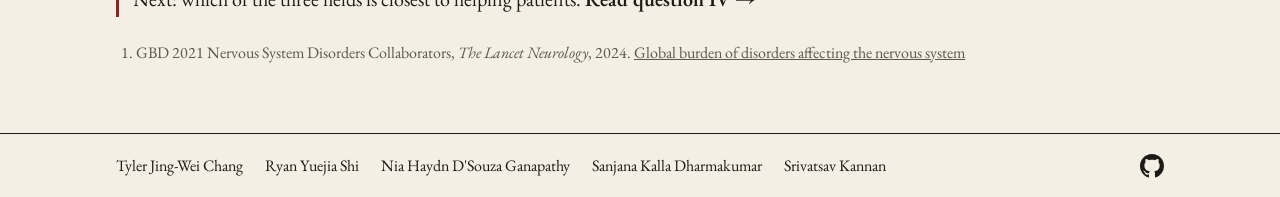
==== commit 945b6261: "Rewrite page IV in plain language, remove the TMS demo from What to build, fix the page-to-page flow" ====
--- a/index.html
+++ b/index.html
@@ -251,7 +251,7 @@
       <li>
         <span class="num">4</span>
         <div>
-          <h3>Language models are turning decoding into a model problem, which can tell stimulation when to act.</h3>
+          <h3>Language models are turning brain decoding into a software and data problem.</h3>
           <p>Using a public fMRI dataset, we fit one matrix that turns a language model&rsquo;s numbers into real brain activity. Type any sentence and watch it become a predicted brain scan.</p>
           <a class="go" href="#iii">Read question III: LLMs and the brain &rarr;</a>
         </div>
@@ -260,7 +260,7 @@
         <span class="num">5</span>
         <div>
           <h3>Next steps: build the software and services that get working devices to more patients.</h3>
-          <p>We see four openings: tools that program adaptive stimulators, decoders that tell devices when to act, ways to find and refer eligible patients, and faster paths to insurance coverage. Each has to pass three tests: beat a sham control, protect neural privacy, and reach every patient group.</p>
+          <p>We see four openings: tools that program adaptive stimulators, decoders that tell devices when to act, ways to find and refer eligible patients, and faster paths to insurance coverage. Each has to pass three tests: beat a placebo version of the treatment, protect neural privacy, and reach every patient group.</p>
           <a class="go" href="#build">Read what we would build &rarr;</a>
         </div>
       </li>
@@ -378,7 +378,7 @@
       <p>The scans are from the 384-sentence experiment in Pereira et al. (2018), using the language-network voxels packaged by MIT's Brain-Score, for participant 426. The model is MiniLM, which is small enough to run in your browser, so a typed sentence goes through exactly the same model W was fit on. W is a ridge regression from MiniLM's 384 numbers to each of the person's 1,357 voxels. The brain is the MNI152 template, and the order the areas light up in step 2 follows published findings. The code is on <a href="https://github.com/srivatsav-kannan/neurotech-six-hour/tree/main/analysis">GitHub</a>.</p>
     </section>
 
-    <p class="bridge next">Next: if decoding is becoming a model and data problem, what should a company actually build? <a href="#build">Read what we would build &rarr;</a></p>
+    <p class="bridge next">Next: what all of this means for companies. <a href="#build">Read what we would build &rarr;</a></p>
 
     <section>
       <h2>Sources</h2>
@@ -404,7 +404,7 @@
     <p class="question">Biohybrid implants, connectomics, human brain stimulation: which research development in neuroscience do you think has the most promise?</p>
     <!-- Page IV is built by iv.js from iv-content.json. Edit the JSON to change text, ratings or sources. -->
     <div id="iv-root"><div class="pending">Loading page IV…</div></div>
-    <p class="bridge next">Next: stimulation needs to know when to act. <a href="#iii">See how language models are making brain decoding a model problem &rarr;</a></p>
+    <p class="bridge next">Next: the second question we took on, how language models help us read the brain. <a href="#iii">Read question III &rarr;</a></p>
     <div id="iv-sources"></div>
   </div>
 </main>
@@ -412,7 +412,7 @@
 <main data-page="build">
   <div class="wrap">
     <div class="kicker sc">What this means for the companies of tomorrow</div>
-    <h1>The companies of tomorrow will win the last mile</h1>
+    <h1>New companies can win by getting working devices to more patients</h1>
     <p class="lede">Brain stimulation already works for many patients. Most of the value still left on the table sits between a working device and the people who never get it, or never get it tuned well. That gap is a software, data and access problem, and it is where we think new companies can win.</p>
 
     <section>
@@ -443,7 +443,7 @@
 
     <section class="prose">
       <h2>Three tests every founder has to pass</h2>
-      <p><b style="font-weight:600">Beat a sham.</b> Deep brain stimulation for depression looked strong in small open-label studies, with about 40 to 50% of patients responding.<sup>10</sup> In the sham-controlled BROADEN trial, 20% responded with active stimulation against 17% with sham, and RECLAIM was stopped for futility.<sup>11,12</sup> Before believing any next-generation claim, ask whether it has been tested against a sham or an active comparator by someone other than its developers.</p>
+      <p><b style="font-weight:600">Beat a placebo.</b> Deep brain stimulation for depression looked strong in small open-label studies, with about 40 to 50% of patients responding.<sup>10</sup> In the placebo-controlled BROADEN trial, 20% responded with active stimulation against 17% with placebo, and RECLAIM was stopped for futility.<sup>11,12</sup> Before believing any next-generation claim, ask whether it has been tested against a placebo or another treatment by someone other than its developers.</p>
       <p><b style="font-weight:600">Protect the mind.</b> Colorado and California passed the first US state laws treating neural data as sensitive in 2024, and US senators have proposed the MIND Act to study national standards.<sup>13,14</sup> As page III notes, Stanford&rsquo;s inner speech decoder sometimes picked up words people were only thinking, and its fix was a mental password. Privacy has to be designed in, not added later.</p>
       <p><b style="font-weight:600">Reach everyone.</b> A therapy that only well-referred, well-insured patients get is a smaller market and a worse outcome. The disparities in who receives DBS today are a design problem for tomorrow&rsquo;s companies.<sup>6</sup></p>
     </section>
@@ -456,7 +456,7 @@
 
     <section class="prose">
       <h2>Where this leaves us</h2>
-      <p>Billions of people need better brain treatments. The technology to help many of them already exists, and the next decade&rsquo;s best companies will be the ones that get it tuned, timed, paid for and delivered, while proving every claim against a sham.</p>
+      <p>Billions of people need better brain treatments. The technology to help many of them already exists, and the next decade&rsquo;s best companies will be the ones that get it tuned, timed, paid for and delivered, and that can show every claim holds up against a placebo.</p>
     </section>
 
     <p class="bridge next">Back to the start. <a href="#">Read the overview &rarr;</a></p>
@@ -481,7 +481,7 @@
         <li>TechCrunch 2026. <a href="https://techcrunch.com/2026/04/14/max-hodaks-science-corp-is-preparing-to-place-its-first-sensor-in-a-human-brain/">Science Corp. is preparing to place its first sensor in a human brain</a></li>
         <li>The Next Web 2026. <a href="https://thenextweb.com/news/science-corp-biohybrid-brain-sensor-first-human-hodak-yale">Science Corp is betting biology will beat electrodes</a></li>
         <li>Wellcome 2023. <a href="https://wellcome.org/insights/reports/scaling-connectomics">Scaling up connectomics: the road to a whole mouse brain connectome</a></li>
-      </ol>
+            </ol>
     </section>
   </div>
 </main>
